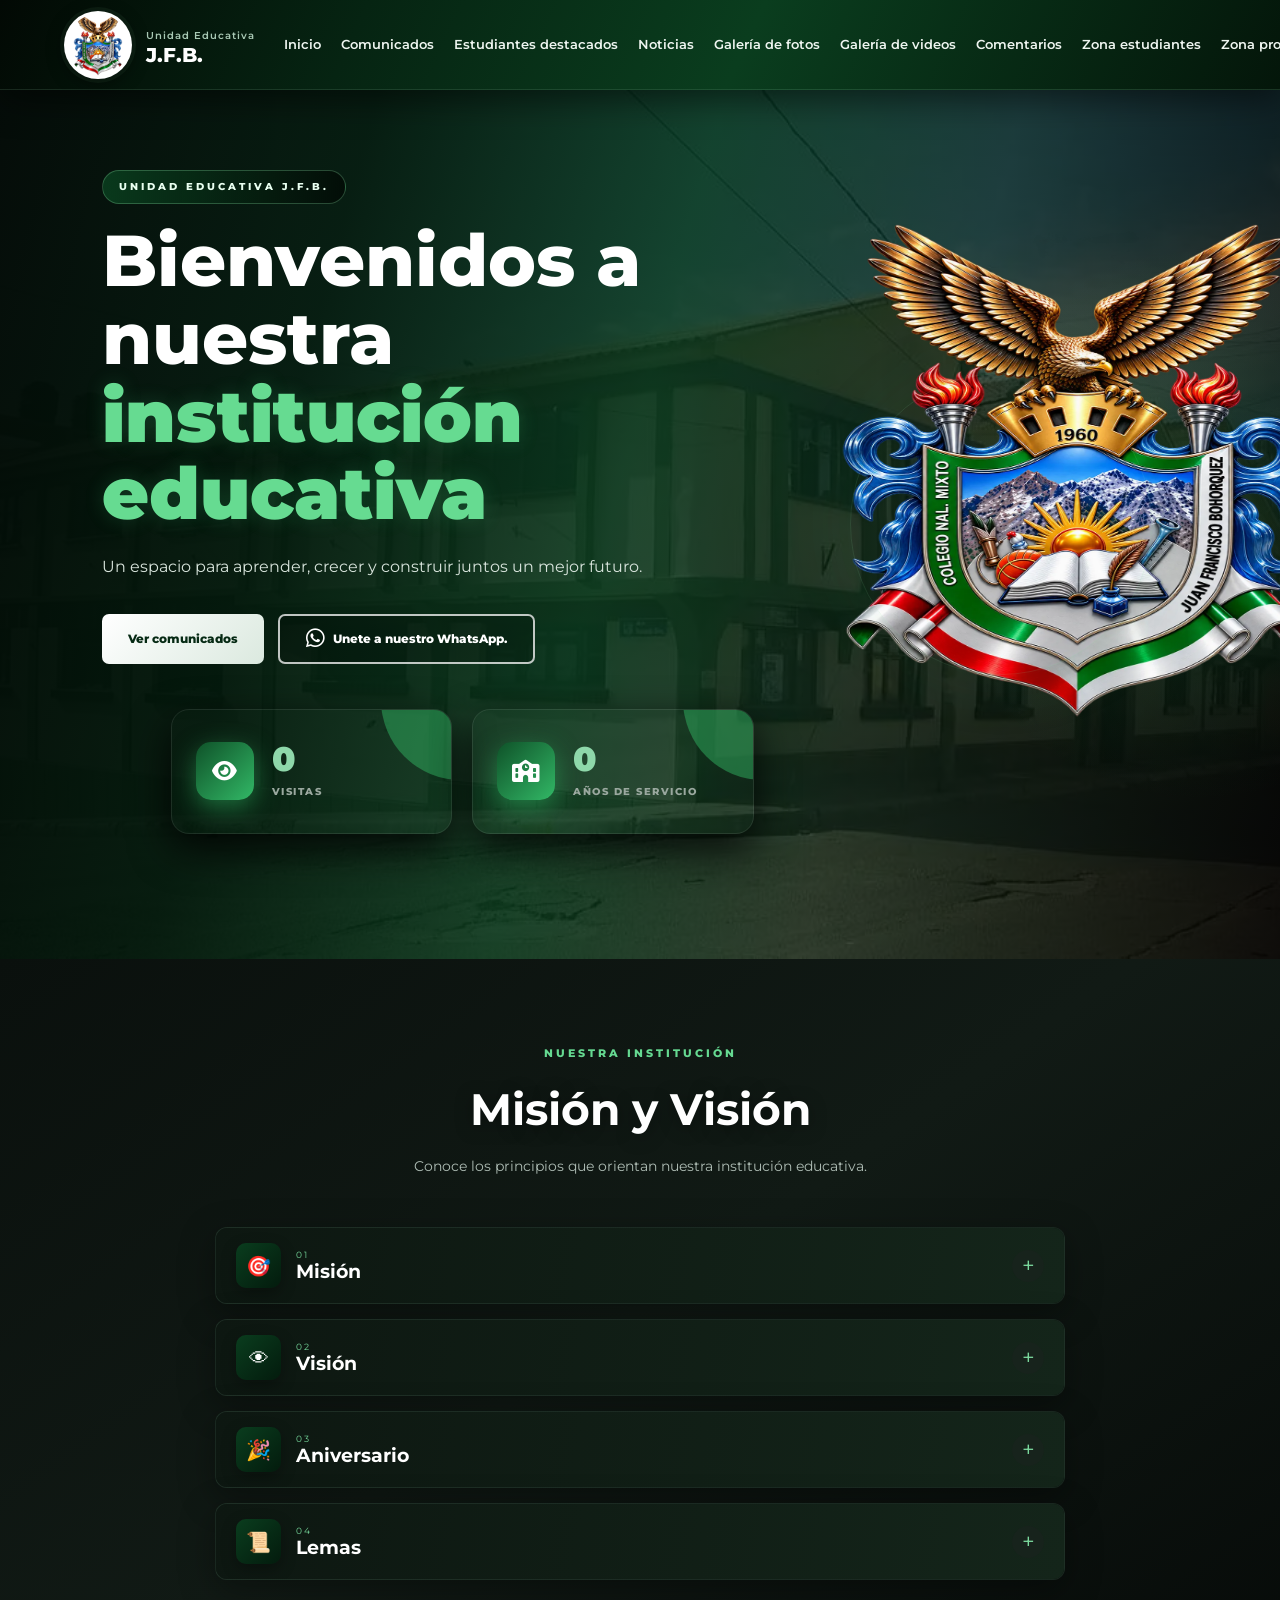
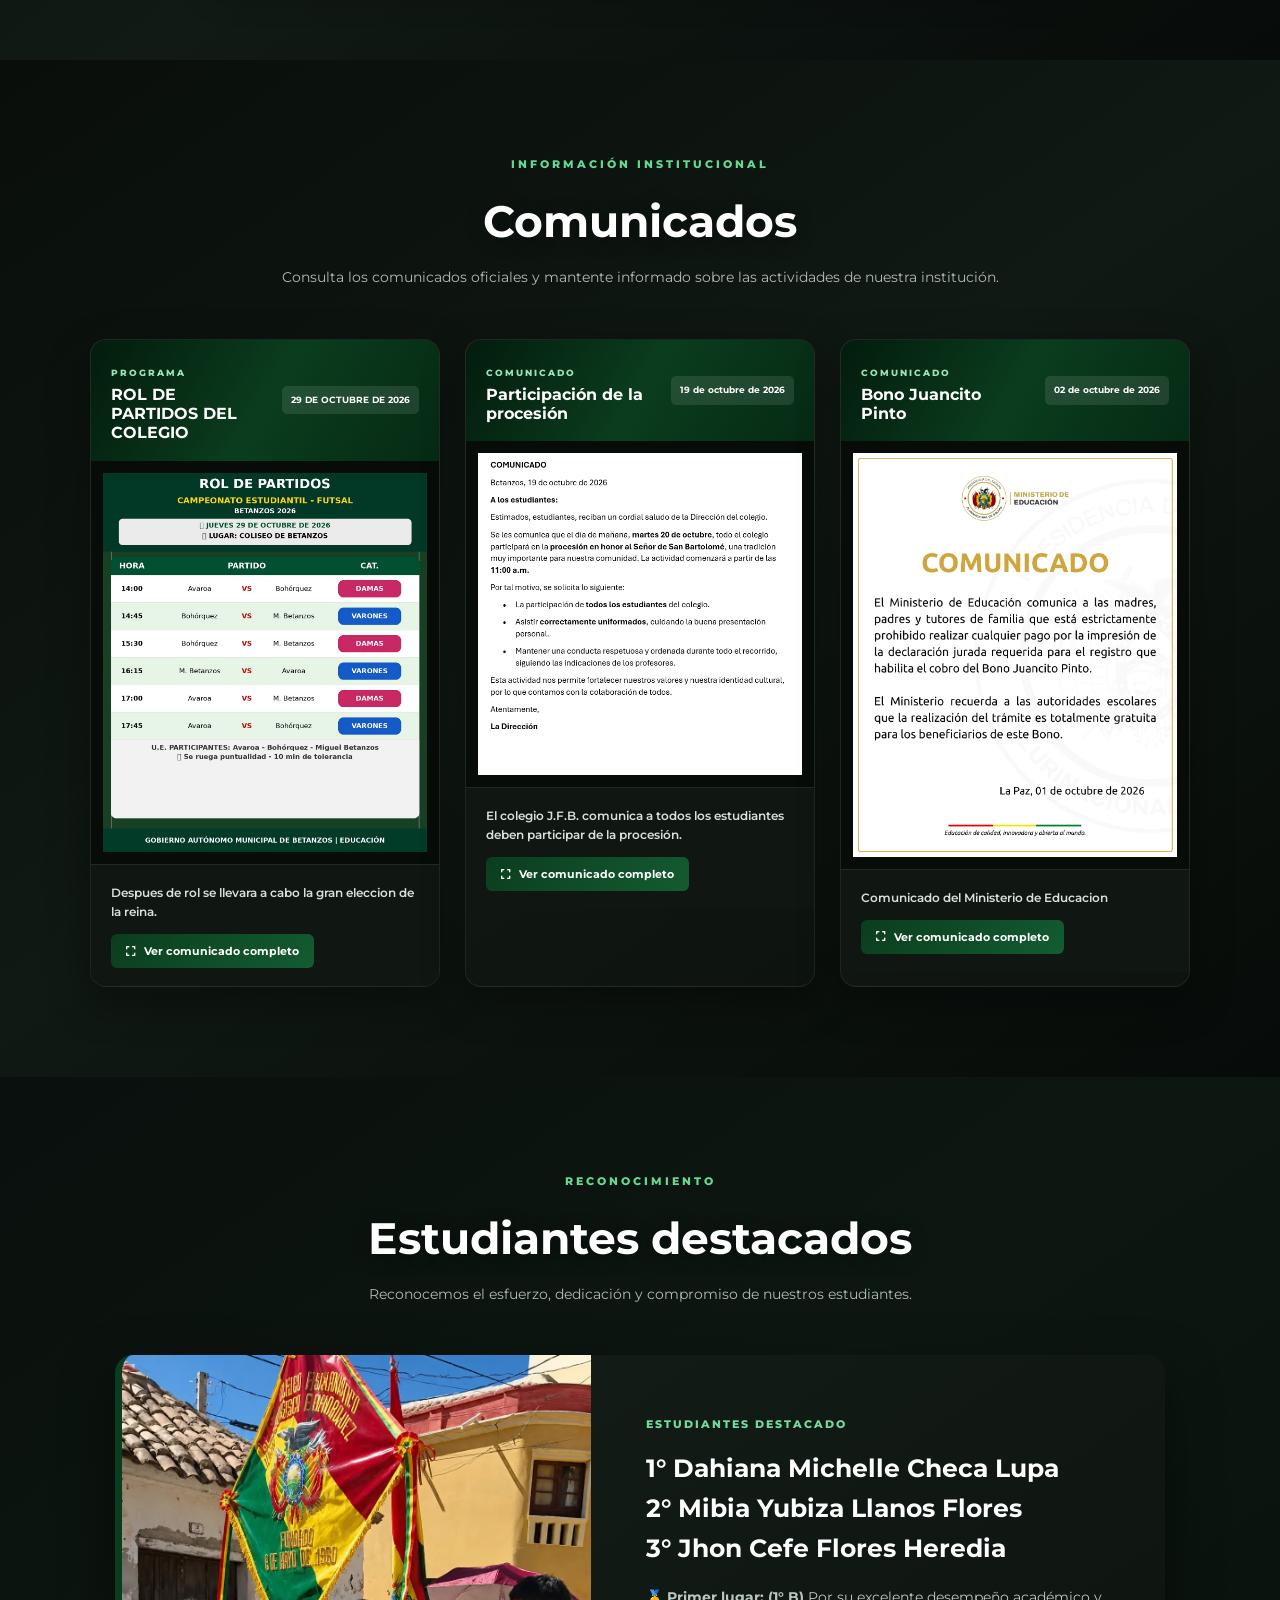
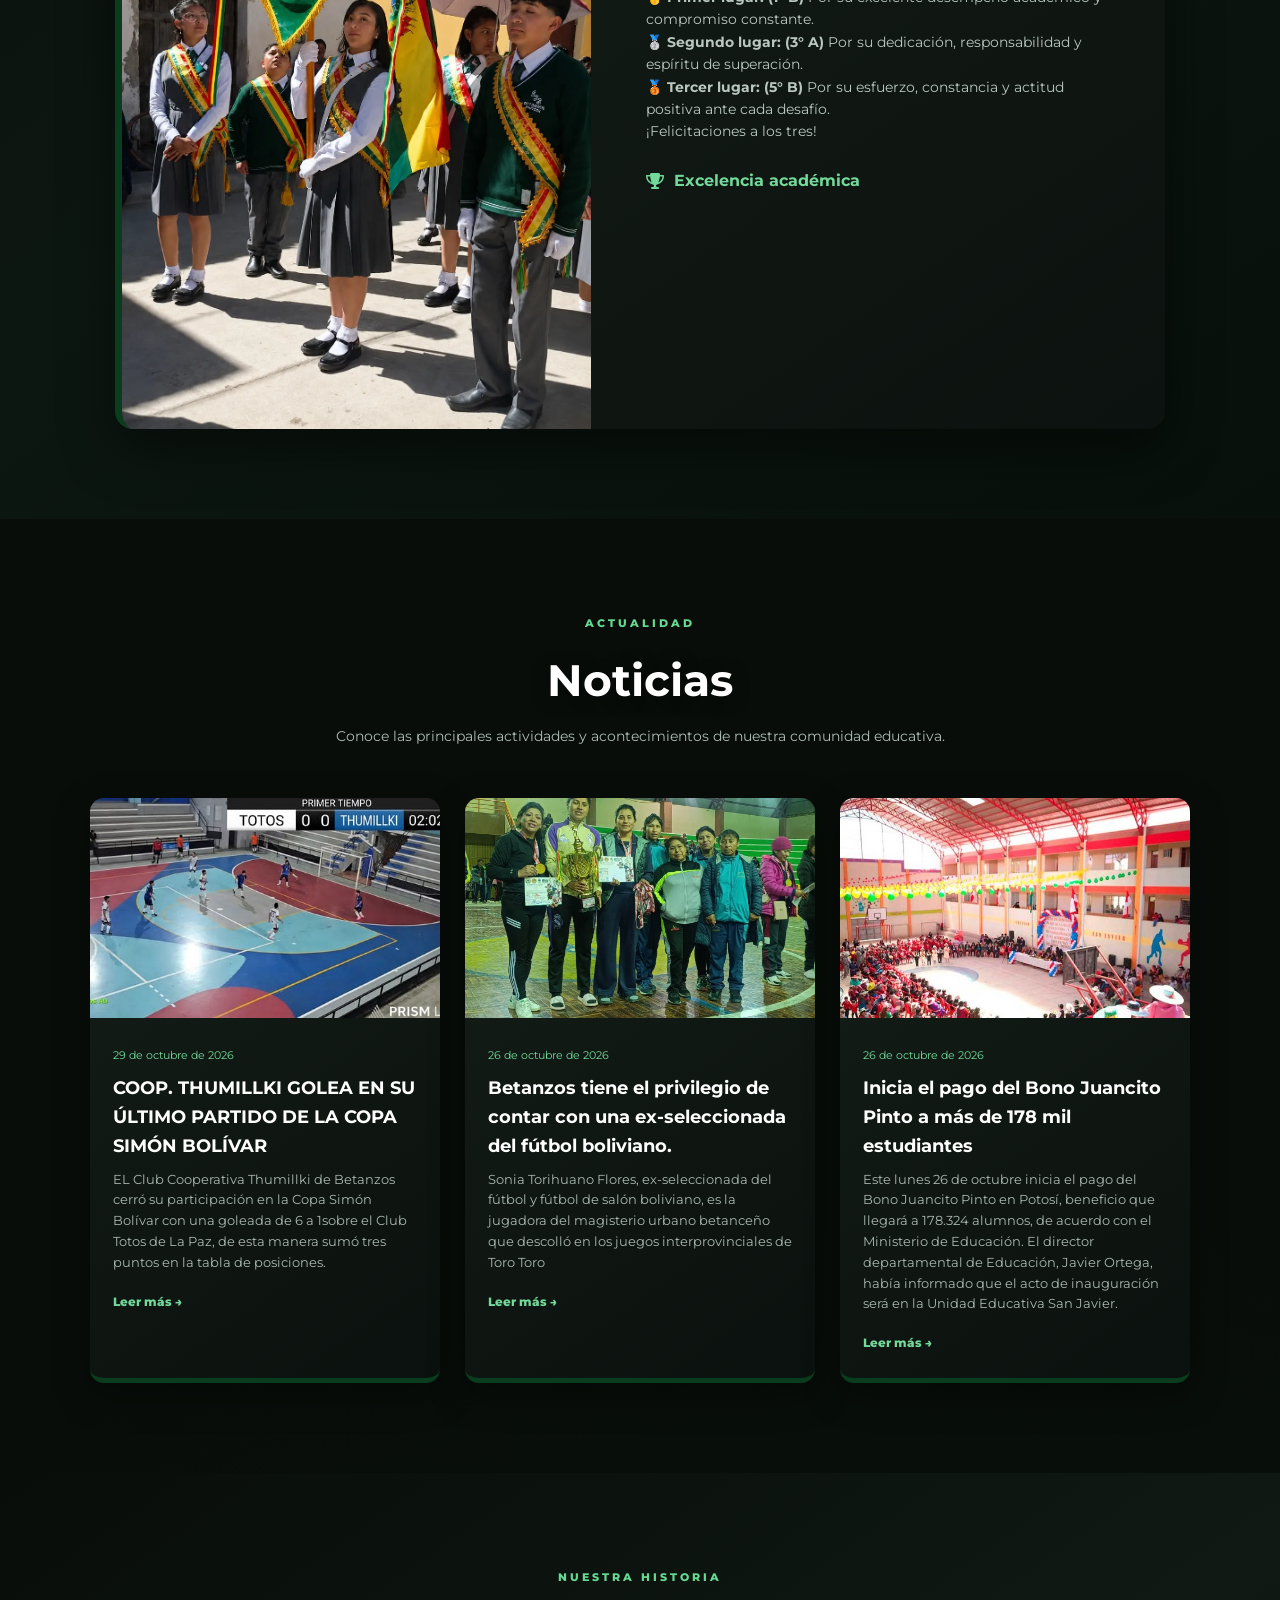
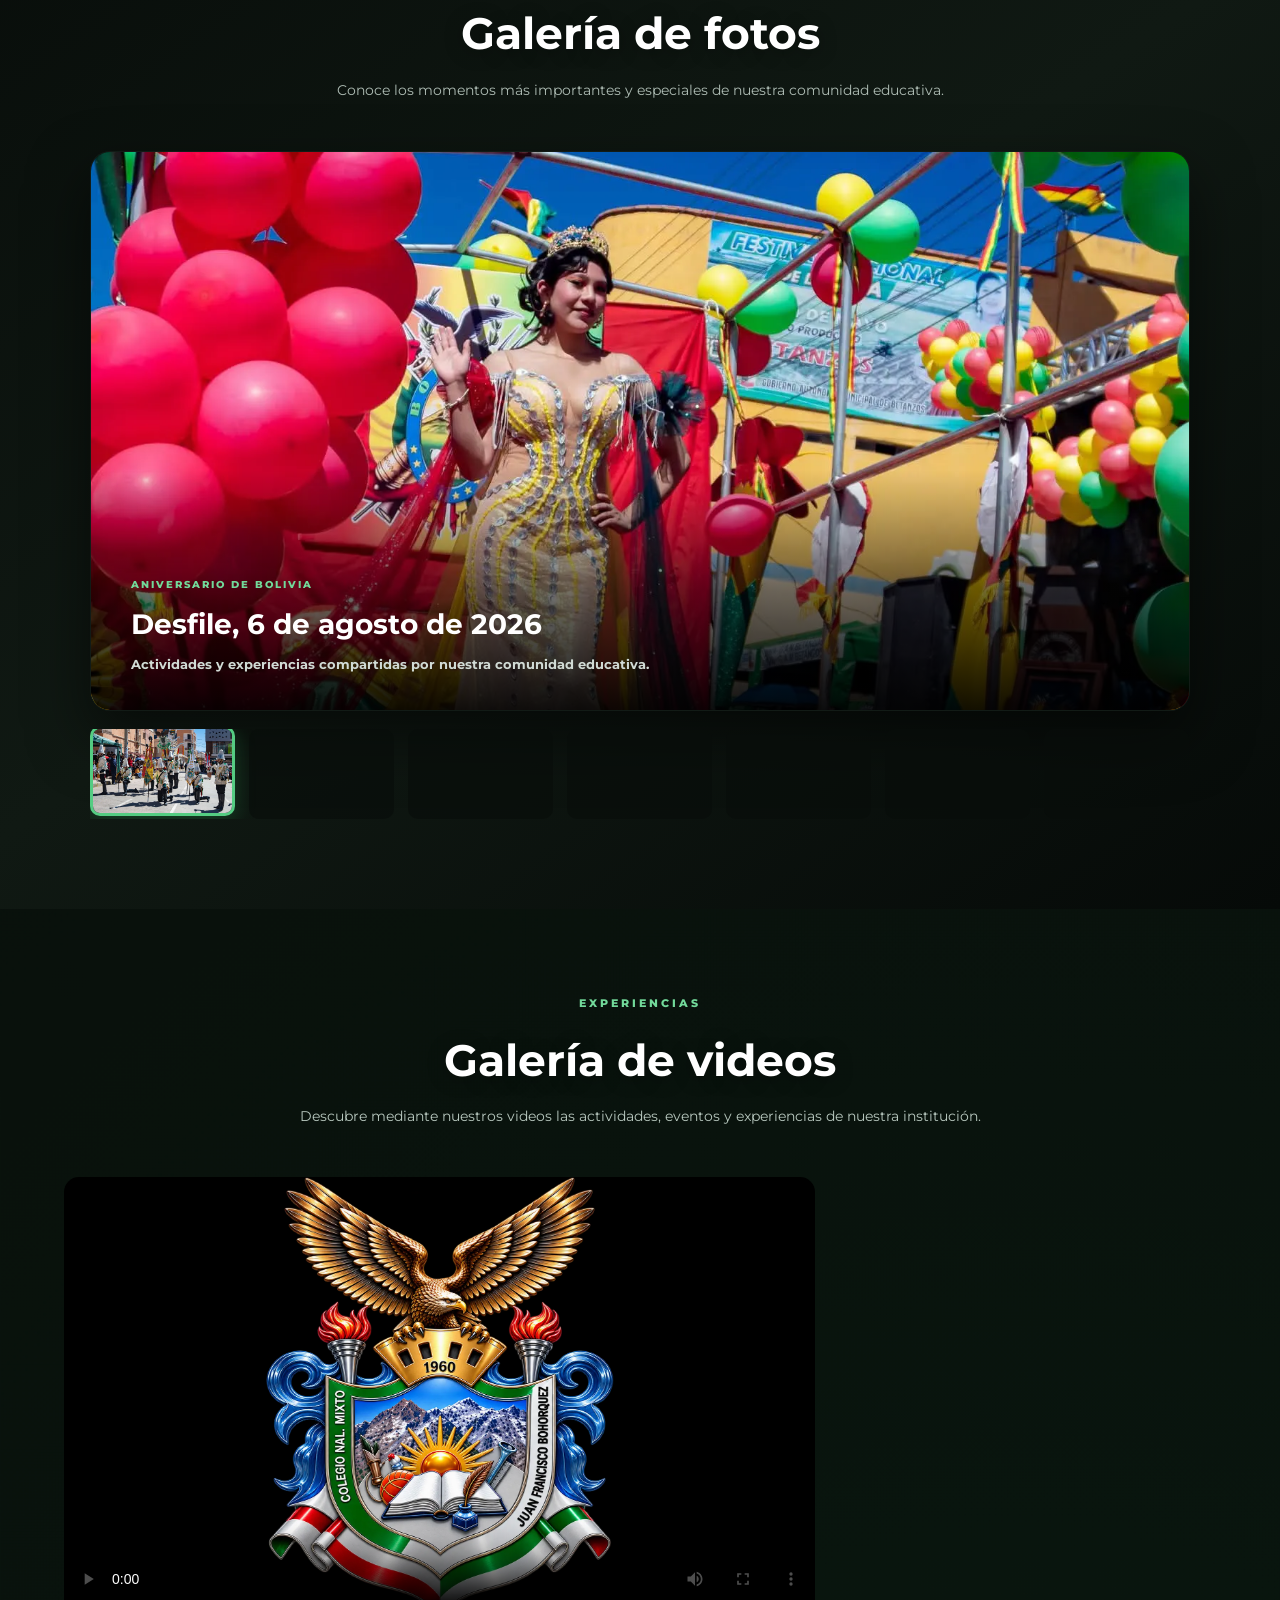
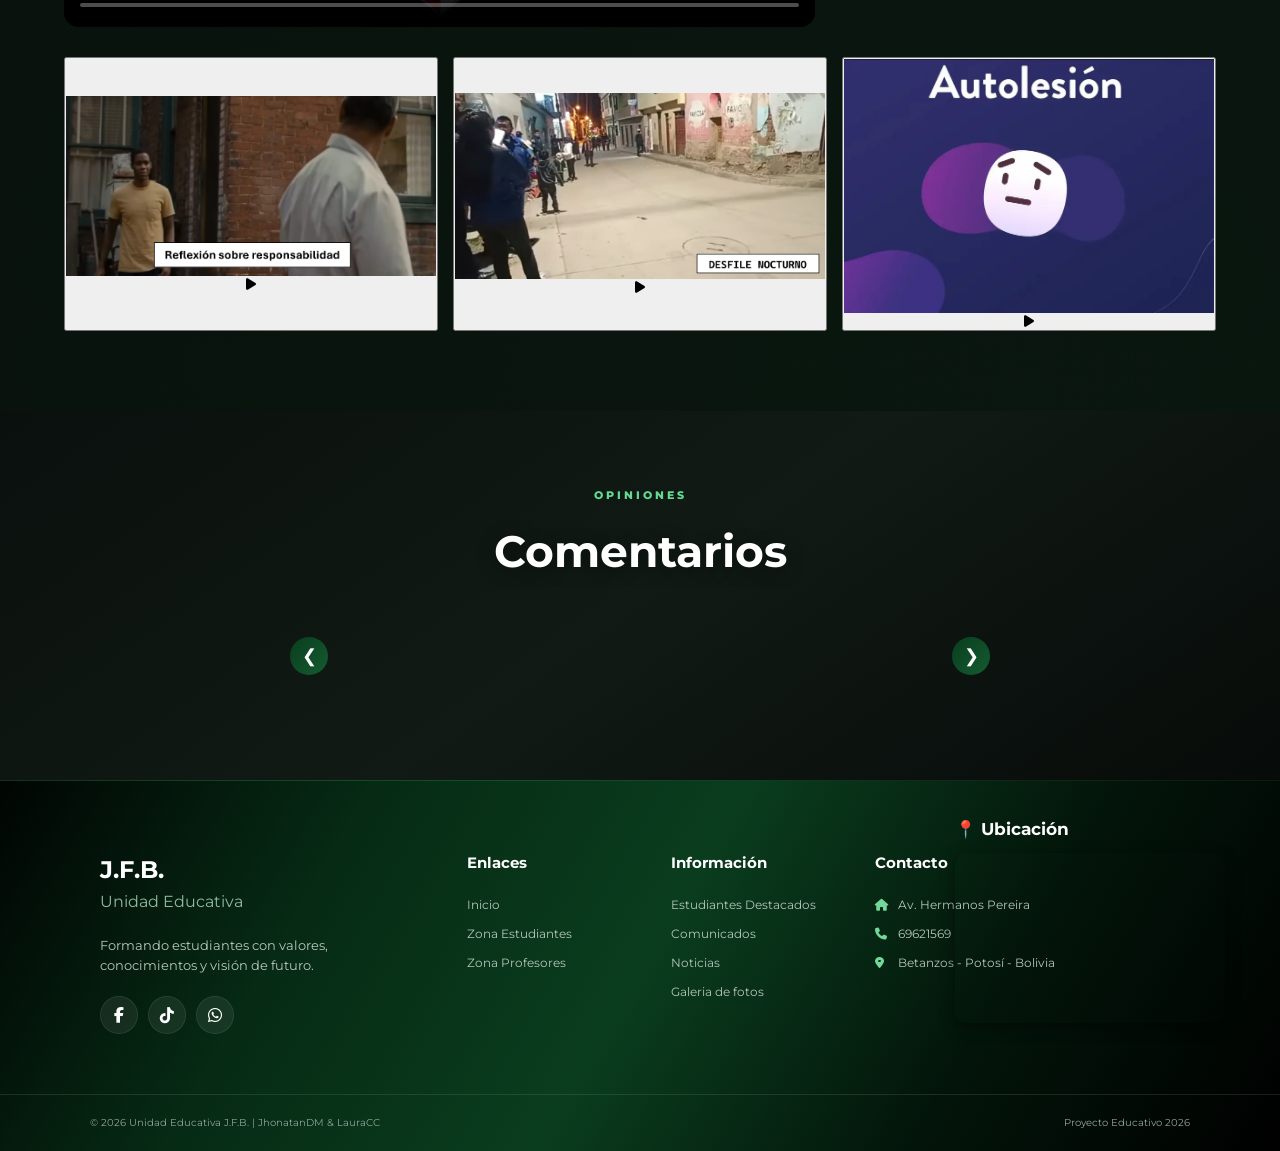
==== index.html @ c091719d "MODIFICACION3" ====
<!DOCTYPE html>
<html lang="es">
<head>
    <meta charset="UTF-8">
    <meta name="viewport" content="width=device-width, initial-scale=1.0">

    <title>Colegio Juan Francisco Bohórquez - Betanzos, Potosí | Sitio oficial</title>

    <!-- Información para Google -->
    <meta name="description" content="Página web del Colegio Juan Francisco Bohórquez de Betanzos, Potosí, Bolivia. Noticias, comunicados, estudiantes, actividades, fotografías y videos de nuestra comunidad educativa.">
    <meta name="robots" content="index, follow">
    <link rel="canonical" href="https://ce175170-bit.github.io/1-INICIO/">

    <!-- Vista previa al compartir -->
    <meta property="og:title" content="Colegio J.F.B. - Juan Francisco Bohórquez">
    <meta property="og:description" content="Página web del Colegio Juan Francisco Bohórquez de Betanzos, Potosí, Bolivia.">
    <meta property="og:image" content="https://ce175170-bit.github.io/1-INICIO/img/escudo-completo.png">
    <meta property="og:type" content="website">
    <meta property="og:url" content="https://ce175170-bit.github.io/1-INICIO/">

    <!-- Ícono de la página -->
    <link rel="icon" type="image/png" sizes="192x192" href="https://ce175170-bit.github.io/1-INICIO/img/escudo-completo.png">
    <link rel="shortcut icon" href="https://ce175170-bit.github.io/1-INICIO/img/escudo-completo.png">

    <!-- Ícono para celulares -->
    <link rel="apple-touch-icon" href="https://ce175170-bit.github.io/1-INICIO/img/escudo-completo.png">

    <!-- Fuentes -->
    <link rel="preconnect" href="https://fonts.googleapis.com">
    <link rel="preconnect" href="https://fonts.gstatic.com" crossorigin>
    <link href="https://fonts.googleapis.com/css2?family=Montserrat:wght@400;500;600;700;800&display=swap"
        rel="stylesheet">

    <!-- Font Awesome -->
    <link rel="stylesheet" href="https://cdnjs.cloudflare.com/ajax/libs/font-awesome/6.5.2/css/all.min.css">

    <!-- CSS principal -->
    <link rel="stylesheet" href="styles.css">
</head>

<body>

<!-- ================= 1° SECCION HEADER ================= -->
<header 
    class="encabezado">
    <div class="encabezado-marca">

        <div class="encabezado-logo">
            <img
                src="img/escudo-completo.png"
                alt="Logo de la Unidad Educativa"
                width="90"
                height="90"
                fetchpriority="high"
                decoding="async">
        </div>

        <div class="encabezado-info">
            <p>Unidad Educativa</p>
            <h1>J.F.B.</h1>
        </div>
    </div>
    <nav class="navegacion" id="navegacion">
        <a href="#inicio">Inicio</a>
        <a href="#comunicados">Comunicados</a>
        <a href="#destacados">Estudiantes destacados</a>
        <a href="#noticias">Noticias</a>
        <a href="#fotos">Galería de fotos</a>
        <a href="#videos">Galería de videos</a>
        <a href="#comentarios">Comentarios</a>     
        <a href="https://ce175170-bit.github.io/3-ESTUDIANTES/">
            Zona estudiantes</a>
        <a href="https://ce175170-bit.github.io/profes/">
            Zona profesores
        </a>
        <a
            href="https://chat.whatsapp.com/JDRxmie0LIS9l4tT2RMqUq?s=cl&p=a&ilr=1"
            target="_blank"
            rel="noopener noreferrer"
            class="whatsapp-movil">
            <i class="fa-brands fa-whatsapp"></i>
            Únete a nuestro WhatsApp
        </a>
    </nav>
    <button class="boton-menu" id="botonMenu" type="button">
        <i class="fa-solid fa-bars"></i>
    </button>
</header>

<!-- =============== 2° SECCION BIENVENIDOS =============== -->
<section
    class="inicio" id="inicio">
    <div class="contenedor">
        <img
            src="img/escudo-completo.png"
            class="porta"
            alt="Escudo del Colegio Juan Francisco Bohórquez"
            width="500"
            height="500"
            decoding="async">
    </div>
    <div class="inicio-contenido">
        <span class="inicio-etiqueta">
            UNIDAD EDUCATIVA J.F.B.
        </span>
        <h1>
            Bienvenidos a nuestra
            <strong>institución educativa</strong>
        </h1>
        <p>
            Un espacio para aprender, crecer y construir
            juntos un mejor futuro.
        </p>
        <div class="inicio-botones">
            <a href="#comunicados" class="btn-inicio">
                Ver comunicados
            </a>
            <a href="https://chat.whatsapp.com/JwP6HOxb69O6NmQ27ZsfTX" class="btn-inicio-secundario">
                <i class="fab fa-whatsapp"></i>
                Unete a nuestro WhatsApp.
            </a>
        </div>

        <section class="estadisticas-colegio">
            <div class="estadisticas-contenedor">

                <!-- VISITAS -->
                <div class="estadistica-card">
                    <div class="estadistica-icono">
                        <i class="fas fa-eye"></i>
                    </div>
                    <div class="estadistica-info">
                        <strong id="contadorVisitas">
                            0
                        </strong>
                        <span>
                            VISITAS
                        </span>
                    </div>
                </div>

                <!-- AÑOS DE SERVICIO -->

                <div class="estadistica-card">

                    <div class="estadistica-icono">
                        <i class="fas fa-school"></i>
                    </div>

                    <div class="estadistica-info">
                        <strong id="anosServicio">
                            0
                        </strong>
                        <span>
                            AÑOS DE SERVICIO
                        </span>
                    </div>
                </div>
            </div>
        </section>
    </div>
</section>

<!-- ============== 3° SECCION MISIÓN Y VISIÓN ========== -->
<section
    class="mision-vision aparecer-scroll"
    id="mision-vision">
    <div class="titulo-seccion">
        <span>
            NUESTRA INSTITUCIÓN
        </span>
        <h2>
            Misión y Visión
        </h2>
        <p>
            Conoce los principios que orientan
            nuestra institución educativa.
        </p>
    </div>
    <div class="mv-contenedor">

        <!-- MISIÓN -->
        <div class="mv-item">
            <button class="mv-boton" type="button">
                <div class="mv-titulo">
                    <div class="mv-icono">
                        🎯
                    </div>
                    <div>
                        <small>
                            01
                        </small>
                        <strong>
                            Misión
                        </strong>
                    </div>
                </div>
                <span class="mv-flecha">
                    +
                </span>
            </button>
            <div class="mv-contenido">
                <p>
                    La misión del Colegio Juan Francisco
                    Bohórquez es formar integralmente a niñas,
                    niños y jóvenes con capacidades y destrezas,
                    articuladas a las necesidades educativas de
                    la sociedad en complementariedad con la práctica
                    de valores, ciencia, tecnología, arte y principios éticos.
                </p>
            </div>
        </div>

        <!-- VISIÓN -->
        <div class="mv-item">
            <button class="mv-boton" type="button">
                <div class="mv-titulo">
                    <div class="mv-icono">
                        👁
                    </div>
                    <div>
                        <small>
                            02
                        </small>
                        <strong>
                            Visión
                        </strong>
                    </div>
                </div>
                <span class="mv-flecha">
                    +
                </span>
            </button>
            <div class="mv-contenido">
                <p>
                    Ser formadores y promotores de una
                    convivencia con la práctica de valores y
                    principios éticos y morales, mediante una
                    educación integral, oportuna y pertinente
                    a las expectativas y necesidades, contribuyendo
                    al desarrollo integral de nuestra nación.
                </p>
            </div>
        </div>


        <!-- ANIVERSARIO -->
        <div class="mv-item">
            <button class="mv-boton" type="button">
                <div class="mv-titulo">
                    <div class="mv-icono">
                        🎉
                    </div>
                    <div>
                        <small>
                            03
                        </small>
                        <strong>
                            Aniversario
                        </strong>
                    </div>
                </div>
                <span class="mv-flecha">
                    +
                </span>
            </button>
            <div class="mv-contenido">
                <p>
                    📅 5 DE MAYO — FECHA DE NUESTRO ANIVERSARIO <br>
                    Este 5 de mayo celebramos con orgullo
                    66 años de funcionamiento, dedicación y
                    compromiso con la educación, formando
                    generaciones y dejando huella en nuestra comunidad.<br>
                    💚 ¡66 años de historia, valores y orgullo
                    bohorquerista! 🏫✨
                </p>
            </div>
        </div>

        <!-- LEMAS -->
        <div class="mv-item">
            <button class="mv-boton" type="button">
                <div class="mv-titulo">
                    <div class="mv-icono">
                        📜
                    </div>
                    <div>
                        <small>
                            04
                        </small>
                        <strong>
                            Lemas
                        </strong>
                    </div>
                </div>
                <span class="mv-flecha">
                    +
                </span>
            </button>
            <div class="mv-contenido">
                <p>
                    5 de mayo ---- Salud<br>
                    Salud ---- 5 de mayo
                    <br><br>
                    Garra, Coraje y Pasión -----
                    Bohorquerista de corazón
                </p>
            </div>
        </div>
    </div>
</section>

<!-- =============== 4° SECCION COMUNICADOS ================= -->
<section>
    <section
        class="seccion comunicados-section aparecer-scroll"
        id="comunicados">
        <div class="titulo-seccion">
            <span>
                INFORMACIÓN INSTITUCIONAL
            </span>
            <h2>Comunicados</h2>
            <p>
                Consulta los comunicados oficiales y mantente
                informado sobre las actividades de nuestra institución.
            </p>
        </div>

        <div class="comunicados-container"> 

            <!-- 🟡 COMUNICADO 1 🟡 -->
            <article class="comunicado">
                <div class="comunicado-header">
                    <div>
                        <span class="comunicado-label">                        
    <!-- 🔴Cambia 🔴 -->     PROGRAMA  
                        </span>
                        <h3>                            
<!-- 🔴Cambia titulo🔴 -->  ROL DE PARTIDOS DEL COLEGIO
                        </h3>
                    </div>
                    <span class="comunicado-fecha">                            
<!-- 🔴Cambia fecha🔴 -->  29 DE OCTUBRE DE 2026 
                    </span>
                </div>
                <div class="comunicado-imagen">
                    <!-- 🔴Cambia imagen🔴 -->
                    <img
                        src="Comunicados/imagen10.jpeg"
                        alt="Comunicado institucional"
                        loading="lazy"
                        decoding="async"
                        width="800"
                        height="1000">
                </div>
                <div class="comunicado-footer">
                    <p>
                        <!-- 🔴Descripcion🔴 -->                         
                       Despues de rol se llevara a cabo la gran eleccion de la reina. 
                    </p>
                    <button
                        class="ver-comunicado"
                        type="button"
                        onclick="abrirComunicado('Comunicados/imagen10.jpeg')"> <!-- 🔴Poner igual que img🔴 -->
                        <i class="fa-solid fa-expand"></i>
                        Ver comunicado completo
                    </button>
                </div>
            </article>

            <!-- 🟡 COMUNICADO 2 🟡 -->
            <article class="comunicado">
                <div class="comunicado-header">
                    <div>
                        <span class="comunicado-label">                        
    <!-- 🔴Cambia 🔴 -->     COMUNICADO   
                        </span>
                        <h3>                            
<!-- 🔴Cambia titulo🔴 -->  Participación de la procesión
                        </h3>
                    </div>
                    <span class="comunicado-fecha">                            
<!-- 🔴Cambia fecha🔴 -->  19 de octubre de 2026 
                    </span>
                </div>
                <div class="comunicado-imagen">
                    <!-- 🔴Cambia imagen🔴 -->
                    <img
                        src="Comunicados/comunicado.png"
                        alt="Comunicado institucional"
                        loading="lazy"
                        decoding="async"
                        width="800"
                        height="1000">
                </div>
                <div class="comunicado-footer">
                    <p>
                        <!-- 🔴Descripcion🔴 -->                         
                       El colegio J.F.B. comunica a todos los estudiantes deben participar de la procesión.
                    </p>
                    <button
                        class="ver-comunicado"
                        type="button"
                        onclick="abrirComunicado('Comunicados/comunicado.png')"> <!-- 🔴Poner igual que img🔴 -->
                        <i class="fa-solid fa-expand"></i>
                        Ver comunicado completo
                    </button>
                </div>
            </article>         

            <!-- 🟡 COMUNICADO 3 🟡 -->
            <article class="comunicado">
                <div class="comunicado-header">
                    <div>
                        <span class="comunicado-label">                        
    <!-- 🔴Cambia 🔴 -->     COMUNICADO   
                        </span>
                        <h3>                            
<!-- 🔴Cambia titulo🔴 -->  Bono Juancito Pinto
                        </h3>
                    </div>
                    <span class="comunicado-fecha">                            
<!-- 🔴Cambia fecha🔴 -->  02 de octubre de 2026 
                    </span>
                </div>
                <div class="comunicado-imagen">
                    <!-- 🔴Cambia imagen🔴 -->
                    <img
                        src="Comunicados/comunicado1.png"
                        alt="Comunicado institucional"
                        loading="lazy"
                        decoding="async"
                        width="800"
                        height="1000">
                </div>
                <div class="comunicado-footer">
                    <p>
                        <!-- 🔴Descripcion🔴 -->                         
                       Comunicado del Ministerio de Educacion
                    </p>
                    <button
                        class="ver-comunicado"
                        type="button"
                        onclick="abrirComunicado('Comunicados/comunicado1.png')"> <!-- 🔴Poner igual que img🔴 -->
                        <i class="fa-solid fa-expand"></i>
                        Ver comunicado completo
                    </button>
                </div>
            </article>           
                        
                       

        </div>
    </section>


    <!-- ================= VISOR DEL COMUNICADO ================= -->
    <div
        class="modal-comunicado"
        id="modalComunicado">
        <button
            class="cerrar-comunicado"
            type="button"
            onclick="cerrarComunicado()">
            <i class="fa-solid fa-xmark"></i>
        </button>
        <img
            id="imagenComunicado"
            src=""
            alt="Comunicado completo"
            decoding="async">
    </div>
</section>

<!-- ================ 5° SECCION DESTACADOS ================= -->
<section
    class="seccion seccion-clara aparecer-scroll"id="destacados">
    <div class="titulo-seccion">
        <span>RECONOCIMIENTO</span>
        <h2>Estudiantes destacados</h2>
        <p>
            Reconocemos el esfuerzo, dedicación y compromiso
            de nuestros estudiantes.
        </p>
    </div>

    <div class="estudiantes">
        <article class="tarjeta-estudiante">
            <div class="foto-estudiante">
                <img
                    src="img/mejores.webp"
                    alt="Estudiantes destacados"
                    loading="lazy"
                    decoding="async">
            </div>

            <div class="info-estudiante">
                <span>ESTUDIANTES DESTACADO</span>
                <h3>
                    1° Dahiana Michelle Checa Lupa
                    <br>
                    2° Mibia Yubiza Llanos Flores
                    <br>
                    3° Jhon Cefe Flores Heredia
                </h3>
                <p>
                    🥇 <strong>Primer lugar: (1° B)</strong>
                    Por su excelente desempeño académico y compromiso constante.
                    <br>

                    🥈 <strong>Segundo lugar: (3° A)</strong>
                    Por su dedicación, responsabilidad y espíritu de superación.
                    <br>

                    🥉 <strong>Tercer lugar: (5° B)</strong>
                    Por su esfuerzo, constancia y actitud positiva ante cada desafío.
                    <br>
                    ¡Felicitaciones a los tres!
                   
                    
                </p>
                <div class="logro">
                    <i class="fa-solid fa-trophy"></i>
                    <span>Excelencia académica</span>
                </div>
            </div>
        </article>
    </div>
</section>

<!-- ================ 6° SECCION NOTICIAS ================= -->
<section 
    class="seccion aparecer-scroll" id="noticias">
    <div class="titulo-seccion">
        <span>ACTUALIDAD</span>
        <h2>Noticias</h2>
        <p>
            Conoce las principales actividades y acontecimientos
            de nuestra comunidad educativa.
        </p>
    </div>
    <div class="cuadricula-noticias">


         <!-- Noticia 1 -->
        <article class="tarjeta-noticia aparecer-escalonado">
            <img
                src="Noticias/noti1.jpg"
                alt=""
                loading="lazy"
                decoding="async">
            <div class="contenido-noticia">
                <small>
                    29 de octubre de 2026
                </small>
                <h3>
                   COOP. THUMILLKI GOLEA EN SU ÚLTIMO PARTIDO DE LA COPA SIMÓN BOLÍVAR
                </h3>
                <p>
                   EL Club Cooperativa Thumillki de Betanzos cerró su participación en la Copa Simón Bolívar con una goleada de 6 a 1sobre el Club Totos de La Paz, de esta manera sumó tres puntos en la tabla de posiciones.
                </p>
                <a
                    href="https://www.facebook.com/share/p/1FGeD6wjRH/"
                    target="_blank"
                    rel="noopener noreferrer">
                    Leer más →
                </a>
            </div>
        </article>



        <!-- Noticia 2 -->
        <article class="tarjeta-noticia aparecer-escalonado">
            <img
                src="Noticias/noti2.jpg"
                alt=""
                loading="lazy"
                decoding="async">
            <div class="contenido-noticia">
                <small>
                    26 de octubre de 2026
                </small>
                <h3>
                  Betanzos tiene el privilegio de contar con una ex-seleccionada del fútbol boliviano.
                </h3>
                <p>
                  Sonia Torihuano Flores, ex-seleccionada del fútbol y fútbol de salón boliviano, es la jugadora del magisterio urbano betanceño que descolló en los juegos interprovinciales de Toro Toro
                </p>
                <a
                    href="https://www.facebook.com/share/p/1FAjFYcD1h/"
                    target="_blank"
                    rel="noopener noreferrer">
                    Leer más →
                </a>
            </div>
        </article>
       

        <!-- Noticia 3 -->
        <article class="tarjeta-noticia aparecer-escalonado">
            <img
                src="Noticias/noti3.jpg"
                alt=""
                loading="lazy"
                decoding="async">
            <div class="contenido-noticia">
                <small>
                    26 de octubre de 2026
                </small>
                <h3>
                  Inicia el pago del Bono Juancito Pinto a más de 178 mil estudiantes
                </h3>
                <p>
                    Este lunes 26 de octubre inicia el pago del Bono Juancito Pinto en Potosí, beneficio que llegará a  178.324 alumnos, de acuerdo con el Ministerio de Educación.

                    El director departamental de Educación, Javier Ortega, había informado que el acto de inauguración será en la Unidad Educativa San Javier. 
                </p>
                <a
                    href="https://elpotosi.net/local/20261026_inicia-el-pago-del-bono-juancito-pinto-a-mas-de-178-mil-estudiantes.html"
                    target="_blank"
                    rel="noopener noreferrer">
                    Leer más →
                </a>
            </div>
        </article>

    </div>
</section>

<!-- ================= 7° SECCION GALERÍA DE FOTOS ================= -->
<section
    class="seccion-multimedia aparecer-scroll"
    id="fotos">
    <div class="titulo-seccion">
        <span>
            NUESTRA HISTORIA
        </span>
        <h2>
            Galería de fotos
        </h2>
        <p>
            Conoce los momentos más importantes y especiales
            de nuestra comunidad educativa.
        </p>
    </div>
    <div class="galeria-fotos">


        <div class="foto-principal">

            <img
                id="fotoPrincipal"
                src="Galeria fotos/ago.webp"
                alt="Actividad educativa"
                fetchpriority="high"
                decoding="async">
            <div class="superposicion-foto">
                <div>
                    <span id="categoriaFoto">
                        ANIVERSARIO DE BOLIVIA
                    </span>
                    <h3 id="tituloFoto">
                        Desfile, 6 de agosto de 2026
                    </h3>
                    <p id="descripcionFoto">
                        <strong>
                            Actividades y experiencias compartidas
                            por nuestra comunidad educativa.
                        </strong>
                    </p>
                </div>
            </div>
        </div>

        <div class="miniaturas-fotos">

            <button
                class="miniatura-foto activo"
                type="button"
                data-imagen="Galeria fotos/ago1.webp"
                data-titulo=""
                data-categoria=""
                data-descripcion="">
                <img
                    src="Galeria fotos/ago1.webp"
                    alt="Foto 1"
                    loading="lazy"
                    decoding="async">
            </button>


            <button
                class="miniatura-foto"
                type="button"
                data-imagen="Galeria fotos/ago2.webp"
                data-titulo=""
                data-categoria=""
                data-descripcion="">
                <img
                    src="Galeria fotos/ago2.webp"
                    alt="Foto 2"
                    loading="lazy"
                    decoding="async">
            </button>

            <button
                class="miniatura-foto"
                type="button"
                data-imagen="Galeria fotos/ago3.webp"
                data-titulo=""
                data-categoria=""
                data-descripcion="">
                <img
                    src="Galeria fotos/ago3.webp"
                    alt="Foto 3"
                    loading="lazy"
                    decoding="async">
            </button>

            <button
                class="miniatura-foto"
                type="button"
                data-imagen="Galeria fotos/ago4.webp"
                data-titulo=""
                data-categoria=""
                data-descripcion="">
                <img
                    src="Galeria fotos/ago4.webp"
                    alt="Foto 4"
                    loading="lazy"
                    decoding="async">
            </button>

            <button
                class="miniatura-foto"
                type="button"
                data-imagen="Galeria fotos/ago5.webp"
                data-titulo=""
                data-categoria=""
                data-descripcion="">
                <img
                    src="Galeria fotos/ago5.webp"
                    alt="Foto 5"
                    loading="lazy"
                    decoding="async">
            </button>

            <button
                class="miniatura-foto"
                type="button"
                data-imagen="Galeria fotos/ago6.webp"
                data-titulo=""
                data-categoria=""
                data-descripcion="">
                <img
                    src="Galeria fotos/ago6.webp"
                    alt="Foto 6"
                    loading="lazy"
                    decoding="async">
            </button>

            <button
                class="miniatura-foto"
                type="button"
                data-imagen="Galeria fotos/ago7.webp"
                data-titulo=""
                data-categoria=""
                data-descripcion="">
                <img
                    src="Galeria fotos/ago7.webp"
                    alt="Foto 7"
                    loading="lazy"
                    decoding="async">
            </button>

            <button
                class="miniatura-foto"
                type="button"
                data-imagen="Galeria fotos/ago8.webp"
                data-titulo=""
                data-categoria=""
                data-descripcion="">
                <img
                    src="Galeria fotos/ago8.webp"
                    alt="Foto 8"
                    loading="lazy"
                    decoding="async">
            </button>

            <button
                class="miniatura-foto"
                type="button"
                data-imagen="Galeria fotos/ago9.webp"
                data-titulo=""
                data-categoria=""
                data-descripcion="">
                <img
                    src="Galeria fotos/ago9.webp"
                    alt="Foto 9"
                    loading="lazy"
                    decoding="async">
            </button>

        </div>
    </div>
</section>

<!-- ================= 8° SECCION GALERÍA DE VIDEOS ================= -->
<section
    class="seccion-galeria-videos aparecer-scroll"
    id="videos">
    <div class="titulo-seccion claro">
        <span>
            EXPERIENCIAS
        </span>
        <h2>
            Galería de videos
        </h2>
        <p>
            Descubre mediante nuestros videos las actividades,
            eventos y experiencias de nuestra institución.
        </p>
    </div>
    <div class="galeria-videos">

        <!-- VIDEO PRINCIPAL -->
        <div class="video-principal" id="videoPrincipal">
            <video
                id="videoReproductor"
                controls
                playsinline
                preload="metadata"
                poster="img/escudo-completo.png">
                <source
                    src="videos/pueba.mp4"
                    type="video/mp4">
                Tu navegador no soporta videos.
            </video>
        </div>      

        <!-- MINIATURAS -->
        <div class="miniaturas-videos">
            <button
                class="miniatura-video"
                type="button"
                data-tipo="mp4"
                data-video="Galeria videos/Bulling.mp4"
                data-portada=""
                data-titulo="Evitemos el Bullying"
                data-categoria="CONVIVENCIA ESCOLAR"
                data-descripcion="Reflexionemos sobre la importancia del respeto y la convivencia entre todos los miembros de nuestra comunidad educativa.">

                <img
                    src="img/bulling.webp"
                    alt="Video sobre convivencia escolar"
                    loading="lazy"
                    decoding="async">
                <span>
                    <i class="fa-solid fa-play"></i>
                </span>
            </button>

            <button
                class="miniatura-video"
                type="button"
                data-tipo="mp4"
                data-video="Galeria videos/celular.mp4"
                data-portada=""
                data-titulo="Evitemos el uso excesivo del celular"
                data-categoria="EDUCACIÓN"
                data-descripcion="Reflexionemos sobre el uso responsable del celular y la importancia de mantener la atención durante nuestras actividades educativas.">
                <img
                    src="img/celular.webp"
                    alt="Video sobre uso responsable del celular"
                    loading="lazy"
                    decoding="async">
                <span>
                    <i class="fa-solid fa-play"></i>
                </span>
            </button>

            <button
                class="miniatura-video"
                type="button"
                data-tipo="youtube"
                data-video="IqbOoPuduTI"
                data-titulo="Consejos para prevenir la autolesión"
                data-categoria="TU BIENESTAR IMPORTA"
                data-descripcion="Si estás pasando por un momento difícil, no estás solo/a. Habla con un familiar, docente, orientador u otro adulto de confianza. Pedir ayuda es un acto de valentía.">
                <img
                    src="img/autolesion.webp"
                    alt="Video de YouTube"
                    loading="lazy"
                    decoding="async">
                <span>
                    <i class="fa-solid fa-play"></i>
                </span>
            </button>
        </div>
    </div>
</section>

<!-- ================= 9° SECCION COMENTARIOS ================= -->
<section
    class="comentarios aparecer-scroll"
    id="comentarios">
    <div class="titulo-seccion">
        <span>
            OPINIONES
        </span>
        <h2>
            Comentarios
        </h2>
    </div>
    <div class="comentario-carrusel">
        <button
            class="flecha-comentario izquierda"
            id="anterior"
            type="button">
            &#10094;
        </button>
        <div class="comentario-contenedor">

            <!-- COMENTARIO 1 -->
            <div class="comentario-item">
                <img
                    src="img/escudo-completo.png"
                    alt="Persona"
                    loading="lazy"
                    decoding="async">
                <div>
                    <h3>Limber Mamani Estrada</h3>
                    <small>
                        Presidente 5° B<br>
                        Est. Col. J.F.B.
                    </small>
                    <p>
                        "Seguir mejorando para que no se
                        vea que solo un colegio depende de lo estético,
                        sino de su potencial en sus estudiantes"
                    </p>
                </div>
            </div>

            <!-- COMENTARIO 2 -->

            <div class="comentario-item">

                <img
                    src="img/escudo-completo.png"
                    alt="Persona"
                    loading="lazy"
                    decoding="async">

                <div>

                    <h3>
                        Milton Mamani Umiri
                    </h3>

                    <small>
                        Presidente 3° B
                        <br>
                        Est. Col. J.F.B.
                    </small>

                    <p>
                        "Gracias por brindarnos educacion
                        y valores cada día, me siento orgulloso
                        de ser parte de este Colegio"
                    </p>

                </div>

            </div>


            <!-- COMENTARIO 3 -->

            <div class="comentario-item">

                <img
                    src="img/checa.png"
                    alt="Persona"
                    loading="lazy"
                    decoding="async">

                <div>

                    <h3>
                        Dahiana Michelle Checa Lupa
                    </h3>

                    <small>
                        Presidenta 1° B
                        <br>
                        Est. Col. J.F.B.
                    </small>

                    <p>
                        "Gracias, colegio por enseñarme,
                        ayudarme a crecer y regalarme recuerdos
                        que siempre llevare en mi corazón"
                    </p>

                </div>

            </div>


            <!-- COMENTARIO 4 -->

            <div class="comentario-item">

                <img
                    src="img/escudo-completo.png"
                    alt="Persona"
                    loading="lazy"
                    decoding="async">

                <div>

                    <h3>
                        Bertha Mosquera Perez
                    </h3>

                    <small>
                        Presidenta 4° C
                        <br>
                        Est. Col. J.F.B.
                    </small>

                    <p>
                        "Gracias a este colegio por cada maestro,
                        cada enseñanza y cada oportunidad. Es un honor
                        llevar el nombre de esta institucion con orgullo"
                    </p>

                </div>

            </div>


            <!-- COMENTARIO 5 -->

            <div class="comentario-item">

                <img
                    src="img/Abigail.png"
                    alt="Persona"
                    loading="lazy"
                    decoding="async">

                <div>

                    <h3>
                        Abigail Bobarin Uyuquipa
                    </h3>

                    <small>
                        Presidenta 2° B
                        <br>
                        Est. Col. J.F.B.
                    </small>

                    <p>
                        "Estudiar en el Bohórquez es
                        construir el mañana con disciplina y sueños"
                    </p>

                </div>

            </div>


            <!-- COMENTARIO 6 -->

            <div class="comentario-item">

                <img
                    src="img/escudo-completo.png"
                    alt="Persona"
                    loading="lazy"
                    decoding="async">

                <div>

                    <h3>
                        Maya Alexa Caba Rodriguez
                    </h3>

                    <small>
                        Presidenta 2° A
                        <br>
                        Est. Col. J.F.B.
                    </small>

                    <p>
                        "Gracias por ser un
                        lugar donde aprendemos, crecemos y construimos
                        nuestro futuro. Les deseo muchos existos y que
                        sigan inspirando a mas generaciones de estudiantes"
                    </p>

                </div>

            </div>


            <!-- COMENTARIO 7 -->

            <div class="comentario-item">

                <img
                    src="img/escudo-completo.png"
                    alt="Persona"
                    loading="lazy"
                    decoding="async">

                <div>

                    <h3>
                        Angel Sebastian Antezana Mamani
                    </h3>

                    <small>
                        Presidente 1° C
                        <br>
                        Est. Col. J.F.B.
                    </small>

                    <p>
                        "Equivocarse en clases no es un
                        fracaso, es la prueba mas clara de que tienes
                        la valentia de intentar algo nuevo."
                    </p>

                </div>

            </div>


        </div>


        <button
            class="flecha-comentario derecha"
            id="siguiente"
            type="button">

            &#10095;

        </button>


    </div>

</section>

<!-- ================= FOOTER ================= -->
<footer 
    class="pie-pagina aparecer-scroll">
    <div class="pie-contenedor">
        <div class="pie-marca">
            <div class="logo pie-logo">
                <div>
                    <h2>J.F.B.</h2>
                    <span>
                        Unidad Educativa
                    </span>
                </div>
            </div>
            <p>
                Formando estudiantes con valores, conocimientos
                y visión de futuro.
            </p>
            <div class="redes-sociales">
                <a href="#">
                    <i class="fa-brands fa-facebook-f"></i>
                </a>
                <a href="#">
                    <i class="fa-brands fa-tiktok"></i>
                </a>
                <a
                    href="https://chat.whatsapp.com/JwP6HOxb69O6NmQ27ZsfTX"
                    target="_blank"
                    rel="noopener noreferrer">
                    <i class="fa-brands fa-whatsapp"></i>
                </a>
            </div>
        </div>

        <div class="pie-columna">
            <h3>
                Enlaces
            </h3>
            <a href="#inicio">
                Inicio
            </a>
            <a href="https://ce175170-bit.github.io/3-ESTUDIANTES/">
                Zona Estudiantes
            </a>
            <a href="https://ce175170-bit.github.io/profes/">
                Zona Profesores
            </a>            
        </div>

        <div class="pie-columna">
            <h3>
                Información
            </h3>
            <a href="#destacados">
                Estudiantes Destacados
            </a>
            <a href="#comunicados">
                Comunicados
            </a>
            <a href="#noticias">
                Noticias
            </a>
            <a href="#fotos">
                Galeria de fotos
            </a>
        </div>

        <div class="pie-columna">
            <h3>
                Contacto
            </h3>
            <p>
                <i class="fa-solid fa-house"></i>
                Av. Hermanos Pereira
            </p>
            <p>
                <i class="fa-solid fa-phone"></i>
                69621569
            </p>
            <p>
                <i class="fa-solid fa-location-dot"></i>
                Betanzos - Potosí - Bolivia
            </p>
        </div>
    </div>

    <!-- MAPA -->
    <div class="pie-mapa">
        <h3>
            📍 Ubicación
        </h3>
        <iframe
            src="https://www.google.com/maps?q=Colegio%20Juan%20Francisco%20Bohorquez%20Betanzos%20Potosi%20Bolivia&output=embed"
            loading="lazy"
            title="Ubicación del Colegio Juan Francisco Bohórquez"
            allowfullscreen>
        </iframe>
    </div>
    <div class="pie-inferior">
        <p>
            © 2026 Unidad Educativa J.F.B. |
            JhonatanDM & LauraCC
        </p>
        <p>
            Proyecto Educativo 2026
        </p>
    </div>
</footer>

<!-- =============== BOTÓN ARRIBA =============== -->
<button
    id="botonArriba"
    class="boton-arriba"
    type="button">

    <i class="fa-solid fa-arrow-up"></i>

</button>

<!-- ================= JAVASCRIPT PRINCIPAL ================= -->
<script type="module" src="script.js"></script>
<script src="video-js/videos-data.js" defer></script>
<script src="video-js/galeria-videos.js" defer></script>
<script type="module" src="js/script.js"></script>

<!-- ================= SCROLL REVEAL ================= -->
<script>

document.addEventListener("DOMContentLoaded", () => {

    /*
     * En celulares no necesitamos ejecutar
     * IntersectionObserver para animaciones.
     *
     * Esto evita trabajo innecesario del WebView.
     */

    if (window.matchMedia("(max-width: 700px)").matches) {

        document
            .querySelectorAll(".aparecer-scroll")
            .forEach((elemento) => {

                elemento.classList.add("visible");

            });

        return;
    }


    /*
     * En PC / web mantenemos
     * el efecto de aparición.
     */

    const elementos =
        document.querySelectorAll(".aparecer-scroll");


    if (!("IntersectionObserver" in window)) {

        elementos.forEach((elemento) => {

            elemento.classList.add("visible");

        });

        return;
    }


    const observador =
        new IntersectionObserver(

            (entradas, observador) => {

                entradas.forEach((entrada) => {

                    if (entrada.isIntersecting) {

                        entrada.target.classList.add("visible");

                        observador.unobserve(entrada.target);

                    }

                });

            },

            {
                threshold: 0.12,
                rootMargin: "0px 0px -50px 0px"
            }

        );


    elementos.forEach((elemento) => {

        observador.observe(elemento);

    });

});

</script>



</body>
</html>
---- styles.css ----
/* =====================================================
   PÁGINA WEB EDUCATIVA
===================================================== */
:root {
    --verde: #0a3d1e;
    --verde-oscuro: #031b0d;
    --verde-medio: #0f5229;
    --verde-acento: #32b866;
    --verde-claro: #8ed8aa;
    --negro: #050807;
    --negro-suave: #0b100d;
    --negro-card: #101712;
    --blanco: #ffffff;
    --blanco-suave: #e9f1ec;
    --fondo: #080d0a;
    --fondo-2: #0d1510;
    --gris: #9aa89f;
    --gris-claro: #c8d3cc;
    --texto: #e8eee9;
    --borde: rgba(255,255,255,0.09);
}

/* =====================================================
   CONFIGURACIÓN GENERAL
===================================================== */
* {
    margin: 0;
    padding: 0;
    box-sizing: border-box;
}

html {
    scroll-behavior: smooth;
}

body {
    font-family: "Montserrat", sans-serif;
    color: var(--texto);
    background:
        radial-gradient(
            circle at 20% 10%,
            rgba(10,61,30,.20),
            transparent 35%
        ),
        radial-gradient(
            circle at 80% 90%,
            rgba(20,92,49,.12),
            transparent 35%
        ),
        var(--fondo);
    line-height: 1.6;
}

img {
    width: 100%;
    display: block;
}

a {
    text-decoration: none;
    color: inherit;
}

button,
input,
textarea,
select {
    font-family: inherit;
}

/* =====================================================
            SECCION ENCABEZADO
===================================================== */
.encabezado {
    position: sticky;
    top: 0;
    z-index: 1000;
    min-height: 90px;
    padding: 10px 5%;
    display: flex;
    align-items: center;
    justify-content: space-between;
    background:
        linear-gradient(
            115deg,
            #020904 0%,
            #062412 28%,
            #0a3d1e 58%,
            #04160a 100%
        );
    border-bottom: 1px solid rgba(120,184,146,.18);
    box-shadow: 0 8px 35px rgba(0,0,0,.55);
}

.encabezado-marca {
    display: flex;
    align-items: center;
    gap: 14px;
    min-width: 220px;
}

.encabezado-logo {
    width: 68px;
    height: 68px;
    flex-shrink: 0;
    display: flex;
    align-items: center;
    justify-content: center;
    overflow: hidden;
    border-radius: 50%;
    background: white;
    border: 3px solid rgba(255,255,255,.9);
    box-shadow:
        0 4px 18px rgba(0,0,0,.45),
        0 0 0 4px rgba(120,184,146,.08);
}

.encabezado-logo img {
    width: 100%;
    height: 100%;
    display: block;
    object-fit: contain;
    background: white;
}

.encabezado-info h1 {
    margin: 0;
    color: #ffffff;
    font-size: 20px;
    font-weight: 800;
    line-height: 1.1;
}

.encabezado-info p {
    margin: 4px 0 0;
    color: #a8c8b4;
    font-size: 10px;
    font-weight: 600;
    letter-spacing: 1px;
}

.navegacion {
    display: flex;
    align-items: center;
    justify-content: flex-end;
    gap: 20px;
}

.navegacion a {
    position: relative;
    color: #eef5f0;
    font-size: 13px;
    font-weight: 600;
    white-space: nowrap;
    transition: .3s;
}

.navegacion a:hover {
    color: #63d98e;
}

.navegacion a::after {
    content: "";
    position: absolute;
    left: 0;
    bottom: -7px;
    width: 0;
    height: 2px;
    background:
        linear-gradient(
            90deg,
            #1d7f43,
            #78d99a
        );
    box-shadow: 0 0 8px rgba(76,211,127,.5);
    transition: .3s;
}

.navegacion a:hover::after {
    width: 100%;
}

.boton-menu {
    display: none;
    width: 42px;
    height: 42px;
    align-items: center;
    justify-content: center;
    border: 1px solid rgba(255,255,255,.15);
    border-radius: 8px;
    background: rgba(255,255,255,.06);
    color: white;
    font-size: 20px;
    cursor: pointer;
}

/* =====================================================
                         HERO
===================================================== */
.portada {
    min-height: 650px;
    display: flex;
    align-items: center;
    padding: 80px 8%;
    position: relative;
    overflow: hidden;
    background:
        linear-gradient(
            110deg,
            rgba(1,8,4,.98) 0%,
            rgba(3,27,13,.96) 24%,
            rgba(10,61,30,.88) 52%,
            rgba(4,22,11,.72) 78%,
            rgba(0,0,0,.90) 100%
        ),
        url("img/bohorquez.jpg") center/cover no-repeat;
}

.portada::after {
    content: "";
    position: absolute;
    width: 500px;
    height: 500px;
    right: -180px;
    top: 50%;
    transform: translateY(-50%);
    background:
        radial-gradient(
            circle,
            rgba(62,183,103,.18),
            transparent 65%
        );
    pointer-events: none;
}

.portada-contenido {
    position: relative;
    z-index: 2;
    max-width: 760px;
    color: white;
    animation: aparecer 1s ease;
}

.portada-etiqueta {
    display: inline-block;
    margin-bottom: 18px;
    padding: 8px 16px;
    border: 1px solid rgba(143,218,170,.3);
    border-radius: 30px;
    background:
        linear-gradient(
            90deg,
            rgba(10,61,30,.85),
            rgba(5,20,10,.75)
        );
    color: #cceedd;
    font-size: 11px;
    font-weight: 700;
    letter-spacing: 2px;
}

.portada h1 {
    margin-bottom: 25px;
    color: white;
    font-size: clamp(40px, 6vw, 72px);
    line-height: 1.08;
}

.portada h1 span {
    color: #63d98e;
    text-shadow: 0 0 18px rgba(63,210,124,.20);
}

.portada p {
    max-width: 620px;
    margin-bottom: 32px;
    color: #d4e0d9;
    font-size: 16px;
}

.contenedor {
    position: absolute;
    width: 500px;
    height: 300px;
}

.porta {
    position: absolute;
    top: -150px;
    left: 140%;
    width: 550px;
    border-radius: 15px;
}

.portada-botones {
    display: flex;
    gap: 15px;
    flex-wrap: wrap;
}

.boton {
    min-height: 48px;
    display: inline-flex;
    align-items: center;
    justify-content: center;
    padding: 0 25px;
    border-radius: 7px;
    border: 2px solid transparent;
    font-size: 12px;
    font-weight: 700;
    cursor: pointer;
    transition: .3s;
}

.boton-primario {
    background:
        linear-gradient(
            135deg,
            #ffffff,
            #dbe9df
        );
    color: #062a14;
    box-shadow:
        0 8px 20px rgba(0,0,0,.25);
}

.boton-primario:hover {
    background:
        linear-gradient(
            135deg,
            #72d99a,
            #b9ebca
        );
    color: #031b0d;
    transform: translateY(-3px);
}

.boton-contorno {
    border-color: rgba(255,255,255,.7);
    color: white;
    background: rgba(0,0,0,.20);
}

.boton-contorno:hover {
    background: white;
    color: #062a14;
}

/* =====================================================
                     SECCIONES
===================================================== */
.seccion {
    padding: 90px 7%;
}

.seccion-clara {
    background:
        linear-gradient(
            145deg,
            #0a100d 0%,
            #0d1711 45%,
            #07100b 100%
        );
}

.titulo-seccion {
    max-width: 720px;
    margin: 0 auto 50px;
    text-align: center;
}

.titulo-seccion > span {
    color: #65d991;
    font-size: 11px;
    font-weight: 800;
    letter-spacing: 3px;
}

.titulo-seccion h2 {
    margin: 10px 0;
    color: #ffffff;
    font-size: clamp(30px, 4vw, 44px);
    text-shadow: 0 3px 18px rgba(0,0,0,.35);
}

.titulo-seccion p {
    color: #aebcb4;
    font-size: 14px;
}

.titulo-seccion.claro h2 {
    color: white;
}

.titulo-seccion.claro p {
    color: #b8c8bf;
}

.titulo-seccion.claro > span {
    color: #72d99a;
}

/* =====================================================
                    INICIO
===================================================== */
.inicio {
    position: relative;
    width: 100%;
    min-height: 680px;
    display: flex;
    align-items: center;
    padding: 80px 8%;
    overflow: hidden;
    background:
        linear-gradient(
            105deg,
            rgba(1,8,4,.98) 0%,
            rgba(3,25,12,.97) 25%,
            rgba(7,55,27,.88) 48%,
            rgba(5,30,15,.72) 68%,
            rgba(0,0,0,.90) 100%
        ),
        url("img/bohorquez.webp") center center / cover no-repeat;
}

.inicio::before {
    content: "";
    position: absolute;
    width: 600px;
    height: 600px;
    right: -220px;
    top: 50%;
    transform: translateY(-50%);
    border-radius: 50%;
    background:
        radial-gradient(
            circle,
            rgba(43,174,92,.18),
            rgba(0,0,0,0) 65%
        );
}

.inicio::after {
    content: "";
    position: absolute;
    width: 300px;
    height: 300px;
    right: 10%;
    top: 50%;
    transform: translateY(-50%);
    border-radius: 50%;
    border: 1px solid rgba(125,216,154,.12);
    box-shadow: 0 0 80px rgba(46,181,94,.08);
}

.inicio-contenido {
    position: relative;
    z-index: 2;
    max-width: 720px;
    color: white;
    animation: inicioEntrada 1s ease;
}

.inicio-etiqueta {
    display: inline-block;
    margin-bottom: 18px;
    padding: 8px 16px;
    border: 1px solid rgba(128,211,155,.30);
    border-radius: 30px;
    background:
        linear-gradient(
            90deg,
            rgba(10,61,30,.9),
            rgba(2,10,5,.8)
        );
    color: #e9fff0;
    font-size: 10px;
    font-weight: 800;
    letter-spacing: 3px;
}

.inicio h1 {
    margin: 0 0 20px;
    color: white;
    font-size: clamp(42px, 6vw, 72px);
    font-weight: 800;
    line-height: 1.08;
}

.inicio h1 strong {
    display: block;
    color: #66db91;
    font-weight: 900;
    text-shadow: 0 0 20px rgba(70,212,128,.18);
}

.inicio p {
    max-width: 800px;
    margin-bottom: 32px;
    color: #d8e4dc;
    font-size: 16px;
    line-height: 1.8;
}

.inicio-botones {
    display: flex;
    gap: 14px;
    flex-wrap: wrap;
}

.btn-inicio {
    min-height: 50px;
    display: inline-flex;
    align-items: center;
    justify-content: center;
    padding: 0 26px;
    border-radius: 7px;
    background:
        linear-gradient(
            135deg,
            #ffffff,
            #dbe9df
        );
    color: #062a14;
    font-size: 12px;
    font-weight: 800;
    transition: .3s;
}

.btn-inicio:hover {
    background:
        linear-gradient(
            135deg,
            #54ce83,
            #9ae5b4
        );
    color: #031b0d;
    transform: translateY(-3px);
}

.btn-inicio-secundario {
    min-height: 50px;
    display: inline-flex;
    align-items: center;
    justify-content: center;
    padding: 0 26px;
    border: 2px solid rgba(255,255,255,.75);
    border-radius: 7px;
    color: white;
    background: rgba(0,0,0,.20);
    font-size: 12px;
    font-weight: 800;
    transition: .3s;
}

.btn-inicio-secundario:hover {
    background: white;
    color: #0a3d1e;
    transform: translateY(-3px);
}

.whatsapp-movil {
    display: none;
}

/* =====================================================
              ESTADÍSTICAS
===================================================== */
.estadisticas-colegio {
    position: relative;
    padding: 45px 5%;
}

.estadisticas-contenedor {
    width: 90%;
    max-width: 850px;
    margin: auto;
    display: grid;
    grid-template-columns: repeat(2, 1fr);
    gap: 20px;
}

.estadistica-card {
    position: relative;
    overflow: hidden;
    min-height: 125px;
    padding: 24px;
    display: flex;
    align-items: center;
    gap: 18px;
    background: var(--degradado-card);
    border: 1px solid var(--borde);
    border-radius: 18px;
    box-shadow: 0 15px 40px rgba(0,0,0,.86);
    transition:
        transform .35s ease,
        border-color .35s ease,
        box-shadow .35s ease;
}

.estadistica-card::before {
    content: "";
    position: absolute;
    width: 160px;
    height: 160px;
    right: -90px;
    top: -90px;
    border-radius: 50%;
    background: rgba(50,184,101,.477);
    transition: .4s ease;
    pointer-events: none;
}

.estadistica-card:hover::before {
    transform: scale(1.5);
    background: rgba(50,184,101,.404);
}

.estadistica-card:hover {
    transform: translateY(-7px);
    border-color: var(--borde-verde);
    box-shadow:
        var(--sombra),
        var(--glow-verde);
}

.estadistica-icono {
    position: relative;
    z-index: 1;
    width: 58px;
    height: 58px;
    flex-shrink: 0;
    display: flex;
    align-items: center;
    justify-content: center;
    border-radius: 15px;
    background:
        linear-gradient(
            135deg,
            var(--verde-medio),
            var(--verde-acento)
        );
    color: var(--blanco);
    font-size: 22px;
    box-shadow: 0 8px 25px rgba(50,184,101,.504);
    transition: .3s ease;
}

.estadistica-card:hover .estadistica-icono {
    transform:
        scale(1.08)
        rotate(-3deg);
    box-shadow: 0 10px 30px rgba(50,184,101,.812);
}

.estadistica-info {
    position: relative;
    z-index: 1;
}

.estadistica-info strong {
    display: block;
    font-size: 34px;
    line-height: 1;
    color: var(--verde-claro);
    font-weight: 900;
    letter-spacing: -1px;
}

.estadistica-info span {
    display: block;
    margin-top: 8px;
    color: var(--gris);
    font-size: 10px;
    font-weight: 800;
    letter-spacing: 1.5px;
}
.btn-inicio-secundario .fa-whatsapp {
    font-size: 1.8em;
    margin-right: 8px;
    vertical-align: middle;
}

/* =====================================================
                 MISIÓN Y VISIÓN
===================================================== */
.mision-vision {
    padding: 80px 6%;
    background:
        linear-gradient(
            145deg,
            #0a100d,
            #111a15,
            #070b09
        );
}

.mv-contenedor {
    max-width: 850px;
    margin: 40px auto 0;
    display: flex;
    flex-direction: column;
    gap: 15px;
}

.mv-item {
    overflow: hidden;
    background:
        linear-gradient(
            145deg,
            #121b16,
            #0b110e
        );
    border: 1px solid rgba(120,184,146,.13);
    border-radius: 12px;
    box-shadow: 0 10px 35px rgba(0,0,0,.35);
}

.mv-boton {
    width: 100%;
    min-height: 75px;
    padding: 12px 20px;
    border: none;
    background:
        linear-gradient(
            100deg,
            #0d1711,
            #14251a
        );
    color: white;
    display: flex;
    align-items: center;
    justify-content: space-between;
    cursor: pointer;
}

.mv-titulo {
    display: flex;
    align-items: center;
    gap: 15px;
}

.mv-titulo div:last-child {
    display: flex;
    flex-direction: column;
    align-items: flex-start;
}

.mv-titulo small {
    font-size: 9px;
    color: #75d69a;
    letter-spacing: 2px;
}

.mv-titulo strong {
    font-size: 19px;
    color: #ffffff;
}

.mv-icono {
    width: 45px;
    height: 45px;
    display: flex;
    align-items: center;
    justify-content: center;
    border-radius: 10px;
    background:
        linear-gradient(
            135deg,
            #0a3d1e,
            #031b0d
        );
    color: white;
    font-size: 20px;
    box-shadow: 0 5px 15px rgba(0,0,0,.3);
}

.mv-flecha {
    width: 32px;
    height: 32px;
    display: flex;
    align-items: center;
    justify-content: center;
    border-radius: 50%;
    background: #17231c;
    color: #7bd99d;
    font-size: 22px;
    transition: .3s;
}

/* APERTURA DIRECTA */
.mv-contenido {
    display: none;
    padding: 22px 25px;
    background:
        linear-gradient(
            135deg,
            #0c130f,
            #101a14
        );
}

.mv-contenido p {
    margin: 0;
    color: #aebbb3;
    font-size: 14px;
    line-height: 1.8;
}

.mv-item.activo {
    border-color: rgba(89,211,129,.45);
}

.mv-item.activo .mv-boton {
    background:
        linear-gradient(
            100deg,
            #0a3d1e,
            #062a14,
            #0d4b27
        );
    color: white;
}

.mv-item.activo .mv-icono {
    background: white;
    color: #0a3d1e;
}

.mv-item.activo .mv-flecha {
    background: white;
    color: #0a3d1e;
    transform: rotate(45deg);
}

.mv-item.activo .mv-contenido {
    display: block;
}

/* =====================================================
                    COMUNICADOS
===================================================== */
.comunicados-section {
    background:
        linear-gradient(
            145deg,
            #090e0b,
            #101913,
            #070b09
        );
}

.comunicados-container {
    max-width: 1200px;
    margin: auto;
    display: grid;
    grid-template-columns: repeat(3, 1fr);
    gap: 25px;
}

.comunicado {
    overflow: hidden;
    border-radius: 16px;
    background:
        linear-gradient(
            145deg,
            #151e19,
            #0d130f
        );
    border: 1px solid rgba(255,255,255,.07);
    box-shadow: 0 15px 40px rgba(0,0,0,.35);
    transition: .35s;
}

.comunicado:hover {
    transform: translateY(-7px);
    box-shadow: 0 20px 50px rgba(0,0,0,.55);
}

.comunicado-header {
    min-height: 78px;
    padding: 18px 20px;
    display: flex;
    align-items: center;
    justify-content: space-between;
    gap: 15px;
    background:
        linear-gradient(
            120deg,
            #031b0d,
            #0a3d1e,
            #062a14
        );
    color: white;
}

.comunicado-label {
    display: inline-block;
    margin-bottom: 5px;
    color: #9ae5b4;
    font-size: 9px;
    font-weight: 800;
    letter-spacing: 2px;
}

.comunicado-header h3 {
    color: white;
    font-size: 16px;
    line-height: 1.2;
}

.comunicado-fecha {
    flex-shrink: 0;
    padding: 7px 9px;
    border-radius: 5px;
    background: rgba(255,255,255,.10);
    color: white;
    font-size: 9px;
    font-weight: 700;
}

.comunicado-imagen {
    width: 100%;
    background: #080c09;
    display: flex;
    align-items: center;
    justify-content: center;
    padding: 12px;
}

.comunicado-imagen img {
    width: 100%;
    height: auto;
    max-height: 650px;
    object-fit: contain;
    display: block;
    cursor: pointer;
    transition: .3s;
}

.comunicado-imagen img:hover {
    transform: scale(1.01);
}

.comunicado-footer {
    padding: 18px 20px;
    border-top: 1px solid rgba(255,255,255,.08);
    background: #101712;
}

.comunicado-footer p {
    margin-bottom: 13px;
    color: #d7e0da;
    font-size: 12px;
    font-weight: 600;
}

.ver-comunicado {
    display: inline-flex;
    align-items: center;
    gap: 8px;
    padding: 10px 15px;
    border: none;
    border-radius: 6px;
    background:
        linear-gradient(
            135deg,
            #0a3d1e,
            #145c31
        );
    color: white;
    font-size: 11px;
    font-weight: 700;
    cursor: pointer;
    transition: .3s;
}

.ver-comunicado:hover {
    background:
        linear-gradient(
            135deg,
            #35b968,
            #168447
        );
    transform: translateY(-2px);
}

.modal-comunicado {
    position: fixed;
    inset: 0;
    z-index: 3000;
    display: none;
    align-items: center;
    justify-content: center;
    padding: 30px;
    background: rgba(0,0,0,.94);
    backdrop-filter: blur(8px);
}

.modal-comunicado.activo {
    display: flex;
}

.modal-comunicado img {
    max-width: 95vw;
    max-height: 92vh;
    width: auto;
    height: auto;
    object-fit: contain;
    border-radius: 5px;
    box-shadow: 0 20px 70px rgba(0,0,0,.7);
}

.cerrar-comunicado {
    position: absolute;
    top: 20px;
    right: 25px;
    width: 45px;
    height: 45px;
    display: flex;
    align-items: center;
    justify-content: center;
    border: 2px solid white;
    border-radius: 50%;
    background: #0a3d1e;
    color: white;
    font-size: 20px;
    cursor: pointer;
    transition: .3s;
}

.cerrar-comunicado:hover {
    background: white;
    color: #0a3d1e;
}


   .comunicados-mas {
       text-align: center;
       margin-top: 2rem;
   }

   .ver-mas-comunicados {
       padding: 12px 28px;
       border: 2px solid #b30000;
       background: transparent;
       color: #b30000;
       font-weight: 600;
       border-radius: 999px;
       cursor: pointer;
       transition: background 0.2s, color 0.2s;
   }

   .ver-mas-comunicados:hover {
       background: #b30000;
       color: #fff;
   }

/* =====================================================
             ESTUDIANTES DESTACADOS
===================================================== */
.estudiantes {
    max-width: 1050px;
    margin: auto;
}

.tarjeta-estudiante {
    display: grid;
    grid-template-columns: 45% 55%;
    overflow: hidden;
    border-radius: 18px;
    background:
        linear-gradient(
            145deg,
            #151e19,
            #0c120f
        );
    border-left: 7px solid #0a3d1e;
    box-shadow: 0 20px 55px rgba(0,0,0,.45);
}

.foto-estudiante {
    position: relative;
    min-height: 400px;
}

.foto-estudiante img {
    width: 100%;
    height: 100%;
    object-fit: cover;
}

.info-estudiante {
    padding: 55px;
}

.info-estudiante > span {
    color: #72d99a;
    font-size: 11px;
    font-weight: 800;
    letter-spacing: 2px;
}

.info-estudiante h3 {
    margin: 12px 0 18px;
    color: white;
    font-size: 25px;
}

.info-estudiante p {
    color: #b9c7bf;
    font-size: 14px;
}

.logro {
    display: flex;
    align-items: center;
    gap: 10px;
    margin-top: 25px;
    color: #72d99a;
    font-weight: 700;
}

/* =====================================================
                     NOTICIAS
===================================================== */
.cuadricula-noticias {
    max-width: 1200px;
    margin: auto;
    display: grid;
    grid-template-columns: repeat(3, 1fr);
    gap: 25px;
}

.tarjeta-noticia {
    overflow: hidden;
    border-radius: 14px;
    background:
        linear-gradient(
            145deg,
            #151e19,
            #0b110e
        );
    border-bottom: 5px solid #0a3d1e;
    box-shadow: 0 12px 35px rgba(0,0,0,.35);
    transition: .3s;
}

.tarjeta-noticia:hover {
    transform: translateY(-7px);
    box-shadow: 0 20px 45px rgba(0,0,0,.5);
}

.tarjeta-noticia > img {
    height: 220px;
    object-fit: cover;
}

.contenido-noticia {
    padding: 23px;
}

.contenido-noticia small {
    color: #72d99a;
    font-size: 11px;
}

.contenido-noticia h3 {
    margin: 8px 0;
    color: white;
    font-size: 18px;
}

.contenido-noticia p {
    margin-bottom: 15px;
    color: #aab8b0;
    font-size: 13px;
}

.contenido-noticia a {
    color: #72d99a;
    font-size: 12px;
    font-weight: 800;
}

/* =====================================================
                 GALERÍA DE FOTOS
===================================================== */
.seccion-multimedia {
    padding: 90px 7%;
    background:
        linear-gradient(
            145deg,
            #080d0a,
            #101913,
            #060a08
        );
}

.galeria-fotos {
    max-width: 1150px;
    margin: auto;
}

.foto-principal {
    position: relative;
    width: 100%;
    height: 560px;
    overflow: hidden;
    border-radius: 20px;
    background: #030504;
    border: 1px solid rgba(120,184,146,.12);
    box-shadow: 0 25px 60px rgba(0,0,0,.55);
}

.foto-principal img {
    width: 100%;
    height: 100%;
    object-fit: cover;
    background: #020403;
    transition: opacity .3s ease;
}

.superposicion-foto {
    position: absolute;
    left: 0;
    right: 0;
    bottom: 0;
    padding: 100px 40px 35px;
    color: white;
    background:
        linear-gradient(
            to top,
            rgba(0,0,0,.92),
            rgba(0,0,0,.55),
            transparent
        );
}

.superposicion-foto span {
    color: #72d99a;
    font-size: 10px;
    font-weight: 800;
    letter-spacing: 2px;
}

.superposicion-foto h3 {
    margin: 7px 0;
    color: white;
    font-size: 28px;
}

.superposicion-foto p {
    max-width: 650px;
    color: #d1dbd5;
    font-size: 13px;
}

.miniaturas-fotos {
    display: flex;
    gap: 14px;
    margin-top: 18px;
    overflow-x: auto;
    scrollbar-width: none;
}

.miniaturas-fotos::-webkit-scrollbar {
    display: none;
}

.miniatura-foto {
    position: relative;
    flex: 0 0 145px;
    height: 90px;
    padding: 0;
    overflow: hidden;
    border: 3px solid transparent;
    border-radius: 10px;
    background: #080d0a;
    cursor: pointer;
    opacity: .65;
    transition: .3s;
}

.miniatura-foto img {
    width: 100%;
    height: 100%;
    object-fit: cover;
}

.miniatura-foto:hover,
.miniatura-foto.activo {
    opacity: 1;
    border-color: #54cc82;
    transform: translateY(-3px);
    box-shadow: 0 5px 20px rgba(44,190,98,.25);
}

/* =====================================================
                 GALERÍA DE VIDEOS
===================================================== */
.seccion-galeria-videos {
    width: 100%;
    padding: 80px 5%;
    box-sizing: border-box;
}

.galeria-videos {
    width: 100%;
    max-width: 1200px;
    margin: 40px auto 0;
    display: grid;
    grid-template-columns:
        minmax(0, 2fr)
        minmax(250px, 1fr);
    gap: 25px;
}

.video-principal {
    width: 100%;
    height: 450px;
    overflow: hidden;
    border-radius: 15px;
    background: #000;
    position: relative;
    touch-action: auto;
}

.video-principal video {
    width: 100%;
    height: 100%;
    display: block;
    object-fit: contain;
    background: #000;
    touch-action: auto;
}

.video-principal iframe {
    width: 100%;
    height: 100%;
    display: block;
    border: none;
    background: #000;
    pointer-events: auto;
    touch-action: auto;
    -webkit-user-select: none;
    user-select: none;
}

.video-principal iframe[src*="youtube.com"],
.video-principal iframe[src*="youtu.be"] {
    pointer-events: auto;
    touch-action: auto;
}

.informacion-video {
    grid-column: 2;
    grid-row: 1;
    padding: 25px;
    border-radius: 15px;
    background: rgba(0,0,0,.75);
    color: white;
    box-sizing: border-box;
}

.informacion-video span {
    font-size: 13px;
    font-weight: bold;
    color: #72d99a;
}

.informacion-video h3 {
    margin: 12px 0;
    font-size: 25px;
}

.informacion-video p {
    line-height: 1.6;
    color: #ddd;
}

.miniaturas-videos {
    grid-column: 1 / -1;
    display: grid;
    grid-template-columns:
        repeat(auto-fit, minmax(180px, 1fr));
    gap: 15px;
    margin-top: 5px;
}

.miniatura-video {
    position: relative;
    width: 100%;
    height: 130px;
    padding: 0;
    border: none;
    border-radius: 12px;
    overflow: hidden;
    cursor: pointer;
    background: #000;
    touch-action: manipulation;
}

.miniatura-video img {
    width: 100%;
    height: 100%;
    display: block;
    object-fit: cover;
    transition: transform .3s ease;
}

.miniatura-video:hover img {
    transform: scale(1.05);
}

.miniatura-video span {
    position: absolute;
    top: 50%;
    left: 50%;
    transform: translate(-50%,-50%);
    width: 48px;
    height: 48px;
    border-radius: 50%;
    background: rgba(0,0,0,.75);
    display: flex;
    align-items: center;
    justify-content: center;
    color: white;
    font-size: 18px;
    pointer-events: none;
}

.miniatura-video.activo {
    outline: 3px solid #0a3d1e;
}

/* =====================================================
                    COMENTARIOS
===================================================== */
.comentarios {
    padding: 70px 5%;
    background:
        linear-gradient(
            145deg,
            #0a100d,
            #111a15,
            #070b09
        );
}

.comentario-carrusel {
    max-width: 700px;
    margin: 35px auto;
    display: flex;
    align-items: center;
    gap: 15px;
}

.comentario-contenedor {
    width: 100%;
    overflow: hidden;
    border-radius: 12px;
}

.comentario-item {
    display: none;
    min-height: 150px;
    padding: 25px;
    align-items: center;
    gap: 20px;
    background:
        linear-gradient(
            145deg,
            #151e19,
            #0b110e
        );
    border: 1px solid rgba(255,255,255,.06);
    border-radius: 12px;
    box-shadow: 0 12px 35px rgba(0,0,0,.35);
}

.comentario-item.activo {
    display: flex;
}

.comentario-item img {
    width: 75px;
    height: 75px;
    flex-shrink: 0;
    border-radius: 50%;
    object-fit: cover;
    border: 3px solid #0a3d1e;
}

.comentario-item h3 {
    margin: 0 0 3px;
    color: white;
    font-size: 17px;
}

.comentario-item small {
    color: #72d99a;
    font-size: 11px;
    font-weight: bold;
}

.comentario-item p {
    margin: 10px 0 0;
    color: #b7c3bc;
    font-size: 13px;
    line-height: 1.6;
}

.flecha-comentario {
    width: 38px;
    height: 38px;
    flex-shrink: 0;
    border: none;
    border-radius: 50%;
    background:
        linear-gradient(
            135deg,
            #0a3d1e,
            #145c31
        );
    color: white;
    font-size: 18px;
    cursor: pointer;
    transition: .3s;
}

.flecha-comentario:hover {
    background: #65d991;
    color: #031b0d;
}

/* =====================================================
                      FOOTER
===================================================== */
.pie-pagina {
    position: relative;
    background:
        linear-gradient(
            120deg,
            #010503,
            #062a14,
            #0a3d1e,
            #03150a,
            #000
        );
    color: white;
    padding-top: 60px;
    border-top: 1px solid rgba(111,211,143,.12);
}

.pie-contenedor {
    max-width: 1200px;
    margin: 10px;
    padding: 0 7% 50px;
    display: grid;
    grid-template-columns:
        2fr 1fr 1fr 1.5fr;
    gap: 40px;
}

.pie-marca p {
    max-width: 300px;
    margin: 20px 0;
    color: #b7c9be;
    font-size: 13px;
}

.pie-logo h2 {
    color: white;
}

.pie-logo span {
    color: #8fbba0;
}

.redes-sociales {
    display: flex;
    gap: 10px;
}

.redes-sociales a {
    width: 38px;
    height: 38px;
    display: flex;
    align-items: center;
    justify-content: center;
    border-radius: 50%;
    background: rgba(255,255,255,.07);
    border: 1px solid rgba(255,255,255,.08);
    transition: .3s;
}

.redes-sociales a:hover {
    background: white;
    color: var(--verde);
    transform: translateY(-3px);
}

.pie-columna {
    display: flex;
    flex-direction: column;
    gap: 10px;
}

.pie-columna h3 {
    margin-bottom: 10px;
    color: white;
    font-size: 15px;
}

.pie-columna a,
.pie-columna p {
    color: #b5c5bc;
    font-size: 12px;
    transition: .3s;
}

.pie-columna a:hover {
    color: white;
    padding-left: 5px;
}

.pie-columna i {
    width: 20px;
    color: #72d99a;
}

.pie-inferior {
    padding: 20px 7%;
    border-top: 1px solid rgba(255,255,255,.10);
    display: flex;
    justify-content: space-between;
    gap: 20px;
    color: #91a49a;
    font-size: 10px;
}

/* MAPA */
.pie-mapa {
    position: absolute;
    top: 35px;
    right: 55px;
    width: 270px;
    z-index: 5;
}

.pie-mapa h3 {
    color: white;
    font-size: 17px;
    margin: 0 0 10px;
    text-align: left;
}

.pie-mapa iframe {
    width: 270px;
    height: 170px;
    border: 0;
    border-radius: 12px;
    display: block;
    box-shadow: 0 4px 15px rgba(0,0,0,.4);
}

/* =====================================================
              BOTÓN VOLVER ARRIBA
===================================================== */
.boton-arriba {
    position: fixed;
    right: 25px;
    bottom: 25px;
    width: 45px;
    height: 45px;
    display: none;
    align-items: center;
    justify-content: center;
    border: 2px solid rgba(255,255,255,.7);
    border-radius: 50%;
    background:
        linear-gradient(
            135deg,
            #0a3d1e,
            #031b0d
        );
    color: white;
    cursor: pointer;
    box-shadow: 0 8px 25px rgba(0,0,0,.45);
    z-index: 999;
}

.boton-arriba:hover {
    background: #72d99a;
    color: #031b0d;
}

/* =====================================================
                       TABLET
===================================================== */
@media (max-width: 1050px) {

    .encabezado {
        padding: 10px 3%;
    }

    .navegacion {
        gap: 12px;
    }

    .navegacion a {
        font-size: 9px;
    }

    .encabezado-info h1 {
        font-size: 17px;
    }

    .encabezado-logo {
        width: 58px;
        height: 58px;
    }
}

/* =====================================================
                       CELULAR
===================================================== */
@media (max-width: 700px) {

    /* ---------------------------------------------
       SCROLL DIRECTO
       SIN DESPLAZAMIENTO SUAVE
    --------------------------------------------- */
    html {
        scroll-behavior: auto;
    }

    body {
        overflow-x: hidden;
    }

    .encabezado {
        min-height: 72px;
        padding: 8px 5%;
    }

    .encabezado-logo {
        width: 50px;
        height: 50px;
        border-width: 2px;
    }

    .encabezado-marca {
        gap: 10px;
    }

    .encabezado-info h1 {
        font-size: 16px;
    }

    .encabezado-info p {
        font-size: 8px;
    }

    .porta {
        position: relative;
        margin-top: -37%;
        left: 33.5%;
        transform: translateX(-50%);
        width: 75%;
        height: 108%;
        filter: none;
    }

    .inicio-contenido {
        margin-top: 300px;
        animation: none !important;
    }

    /* MENÚ */
    .navegacion {
        position: absolute;
        top: 72px;
        left: 0;
        width: 100%;
        padding: 10px 5%;
        display: none;
        flex-direction: column;
        align-items: stretch;
        gap: 0;
        background:
            linear-gradient(
                145deg,
                #020704,
                #062a14,
                #010503
            );
        box-shadow:
            0 10px 25px rgba(0,0,0,.40);
    }

    .navegacion.activo {
        display: flex;
    }

    .navegacion a {
        padding: 13px 5px;
        border-bottom:
            1px solid rgba(255,255,255,.08);
        font-size: 11px;
    }

    .navegacion a::after {
        display: none;
    }

    .boton-menu {
        display: flex;
    }

    /* QUITAR ANIMACIONES DE ENTRADA */
    .portada-contenido {
        animation: none !important;
    }

    .estadistica-info strong {
        animation: none !important;
    }

    /* QUITAR SCROLL-REVEAL */
    .aparecer-scroll,
    .aparecer-scroll.visible {
        opacity: 1 !important;
        transform: none !important;
        transition: none !important;
    }

    /* QUITAR TRANSICIONES DE ELEMENTOS TÁCTILES */
    .estadistica-card,
    .estadistica-card::before,
    .estadistica-icono,
    .comunicado,
    .comunicado-imagen img,
    .ver-comunicado,
    .tarjeta-noticia,
    .miniatura-foto,
    .miniatura-video img,
    .boton,
    .btn-inicio,
    .btn-inicio-secundario,
    .flecha-comentario,
    .redes-sociales a,
    .pie-columna a {
        transition: none !important;
    }

    /* EVITAR TRANSFORMACIONES DE HOVER */
    .estadistica-card:hover {
        transform: none;
    }

    .estadistica-card:hover::before {
        transform: none;
    }

    .estadistica-card:hover .estadistica-icono {
        transform: none;
    }

    .comunicado:hover {
        transform: none;
    }

    .tarjeta-noticia:hover {
        transform: none;
    }

    .miniatura-foto:hover,
    .miniatura-foto.activo {
        transform: none;
    }

    .miniatura-video:hover img {
        transform: none;
    }

    /* SOMBRAS MÁS LIVIANAS */
    .encabezado {
        box-shadow: 0 4px 18px rgba(0,0,0,.35);
    }

    .estadistica-card {
        box-shadow: 0 7px 20px rgba(0,0,0,.45);
    }

    .estadistica-icono {
        box-shadow: 0 5px 15px rgba(50,184,101,.25);
    }

    .comunicado {
        box-shadow: 0 7px 20px rgba(0,0,0,.28);
    }

    .tarjeta-noticia {
        box-shadow: 0 7px 20px rgba(0,0,0,.28);
    }

    .foto-principal {
        box-shadow: 0 10px 25px rgba(0,0,0,.35);
    }

    .comentario-item {
        box-shadow: 0 7px 20px rgba(0,0,0,.28);
    }

    /* MODAL SIN BLUR */
    .modal-comunicado {
        backdrop-filter: none;
        -webkit-backdrop-filter: none;
    }

    /* QUITAR EFECTOS DECORATIVOS QUE NO APORTAN EN MÓVIL */
    .portada::after {
        display: none;
    }

    .inicio::before,
    .inicio::after {
        display: none;
    }

    /* OPTIMIZACIÓN DE CONTENIDO */
    .seccion,
    .mision-vision,
    .comunicados-section,
    .estudiantes,
    .seccion-multimedia,
    .seccion-galeria-videos,
    .comentarios,
    .pie-pagina {
        contain: layout paint;
    }
}

/* =====================================================
             ESTADÍSTICAS
===================================================== */
@keyframes numeroEntrada {

    from {
        opacity: 0;
        transform: translateY(12px);
    }

    to {
        opacity: 1;
        transform: translateY(0);
    }
}

.estadistica-info strong {
    animation: numeroEntrada .7s ease;
}

@media (max-width: 700px) {

    .estadisticas-colegio {
        padding: 30px 3%;
        margin-bottom: -15%;
    }

    .estadisticas-contenedor {
        width: 100%;
        grid-template-columns: repeat(2,1fr);
        gap: 11px;
    }

    .estadistica-card {
        min-height: 115px;
        padding: 16px;
        flex-direction: column;
        justify-content: center;
        text-align: center;
        gap: 10px;
        border-radius: 15px;
    }

    .estadistica-icono {
        width: 45px;
        height: 45px;
        font-size: 17px;
        border-radius: 12px;
    }

    .estadistica-info strong {
        font-size: 27px;
    }

    .estadistica-info span {
        font-size: 8px;
        letter-spacing: 1px;
    }
}

@media (max-width: 420px) {

    .estadistica-card {
        min-height: 105px;
        padding: 12px;
    }

    .estadistica-icono {
        width: 40px;
        height: 40px;
        font-size: 15px;
    }

    .estadistica-info strong {
        font-size: 24px;
    }

    .estadistica-info span {
        font-size: 7px;
    }
}

/* =====================================================
                 MISIÓN - VISIÓN
===================================================== */
@media (max-width: 600px) {

    .mision-vision {
        padding: 60px 5%;
    }

    .mv-boton {
        min-height: 68px;
        padding: 10px 14px;
    }

    .mv-titulo {
        gap: 11px;
    }

    .mv-icono {
        width: 40px;
        height: 40px;
        font-size: 17px;
    }

    .mv-titulo strong {
        font-size: 16px;
    }

    .mv-contenido p {
        font-size: 13px;
        line-height: 1.7;
    }

    .mv-flecha {
        transition: none;
    }
}

/* =====================================================
                     COMUNICADOS
===================================================== */
@media (max-width: 950px) {

    .comunicados-container {
        grid-template-columns: repeat(2,1fr);
    }
}

@media (max-width: 700px) {

    .comunicados-container {
        grid-template-columns: 1fr;
        gap: 22px;
    }

    .comunicado-header {
        padding: 15px;
        min-height: 70px;
    }

    .comunicado-header h3 {
        font-size: 14px;
    }

    .comunicado-fecha {
        font-size: 8px;
    }

    .comunicado-imagen {
        padding: 8px;
    }

    .comunicado-imagen img {
        max-height: none;
        width: 100%;
        height: auto;
        object-fit: contain;
    }

    .comunicado-footer {
        padding: 15px;
    }

    .ver-comunicado {
        width: 100%;
        justify-content: center;
    }

    .modal-comunicado {
        padding: 10px;
    }

    .modal-comunicado img {
        max-width: 98vw;
        max-height: 90vh;
    }

    .cerrar-comunicado {
        top: 10px;
        right: 10px;
    }
}

/* =====================================================
              GALERÍA FOTOS Y VIDEOS
===================================================== */
@media (max-width: 700px) {

    .seccion-multimedia,
    .seccion-galeria-videos {
        padding: 65px 5%;
    }

    .foto-principal {
        height: 280px;
        border-radius: 15px;
    }

    .foto-principal img {
        object-fit: contain;
        border-radius: 15px;
    }

    .superposicion-foto {
        padding: 60px 20px 22px;
    }

    .superposicion-foto h3 {
        font-size: 20px;
    }

    .superposicion-foto p {
        font-size: 11px;
    }

    .miniatura-foto {
        flex: 0 0 115px;
        height: 75px;
    }

    .video-principal {
        border-radius: 15px;
        height: auto;
        aspect-ratio: 16 / 9;
        min-height: 0;
        touch-action: auto;
    }

    .video-principal video {
        width: 100%;
        height: 100%;
        object-fit: contain;
        touch-action: auto;
    }

    .video-principal iframe {
        width: 100%;
        height: 100%;
        border: none;
        pointer-events: auto;
        touch-action: auto;
    }

    .informacion-video h3 {
        font-size: 20px;
    }

    .informacion-video p {
        font-size: 12px;
    }

    .miniatura-video {
        flex: 0 0 140px;
        height: 85px;
    }
}

/* =====================================================
              GALERÍA DE VIDEOS CELULAR
===================================================== */
@media (max-width: 768px) {

    .seccion-galeria-videos {
        padding: 60px 15px;
    }

    .galeria-videos {
        display: flex;
        flex-direction: column;
        gap: 18px;
        margin-top: 30px;
    }

    .video-principal {
        width: 100%;
        height: auto;
        min-height: 220px;
        aspect-ratio: 16 / 9;
        border-radius: 12px;
        overflow: hidden;
        position: relative;
        touch-action: auto;
    }

    .video-principal video {
        width: 100%;
        height: 100%;
        min-height: 0;
        display: block;
        object-fit: contain;
        touch-action: auto;
    }

    .video-principal iframe {
        width: 100%;
        height: 100%;
        min-height: 0;
        display: block;
        border: none;
        pointer-events: auto;
        touch-action: auto;
        -webkit-user-select: none;
        user-select: none;
    }

    .informacion-video {
        width: 100%;
        padding: 20px;
    }

    .informacion-video h3 {
        font-size: 21px;
    }

    .informacion-video p {
        font-size: 14px;
    }

    .miniaturas-videos {
        width: 100%;
        display: flex;
        overflow-x: auto;
        gap: 12px;
        padding-bottom: 8px;
        scrollbar-width: none;
        -webkit-overflow-scrolling: touch;
    }

    .miniaturas-videos::-webkit-scrollbar {
        display: none;
    }

    .miniatura-video {
        flex: 0 0 180px;
        height: 110px;
        touch-action: manipulation;
    }
}

@media (max-width: 480px) {

    .seccion-galeria-videos {
        padding: 55px 12px;
    }

    .video-principal {
        width: 100%;
        aspect-ratio: 16 / 9;
        min-height: 0;
        height: auto;
        border-radius: 10px;
    }

    .video-principal iframe,
    .video-principal video {
        width: 100%;
        height: 100%;
        min-height: 0;
        touch-action: auto;
    }

    .informacion-video {
        padding: 18px;
    }

    .informacion-video h3 {
        font-size: 19px;
    }

    .informacion-video p {
        font-size: 13px;
    }

    .miniatura-video {
        flex: 0 0 150px;
        height: 90px;
    }
}

/* =====================================================
                     COMENTARIOS
===================================================== */
@media (max-width: 600px) {

    .comentarios {
        padding: 60px 4%;
    }

    .comentario-carrusel {
        gap: 7px;
    }

    .comentario-item {
        min-height: 130px;
        padding: 18px;
        gap: 13px;
    }

    .comentario-item img {
        width: 58px;
        height: 58px;
    }

    .comentario-item h3 {
        font-size: 14px;
    }

    .comentario-item p {
        font-size: 11px;
    }

    .flecha-comentario {
        width: 32px;
        height: 32px;
        font-size: 15px;
    }
}

/* =====================================================
              COMENTARIOS DESLIZABLES
===================================================== */
@media (max-width: 600px) {

    .flecha-comentario {
        display: none;
    }

    .comentario-carrusel {
        width: 100%;
        margin: 30px auto;
        display: block;
    }

    .comentario-contenedor {
        width: 100%;
        overflow-x: auto;
        overflow-y: hidden;
        display: flex;
        gap: 15px;

        /* SIN ENGANCHES DEL SCROLL */
        scroll-snap-type: none;
        scroll-behavior: auto;

        scrollbar-width: none;
        -webkit-overflow-scrolling: touch;
        touch-action: pan-x;
    }

    .comentario-contenedor::-webkit-scrollbar {
        display: none;
    }

    .comentario-item {
        display: flex;
        min-width: 100%;
        width: 100%;
        min-height: 160px;
        padding: 20px;
        flex-shrink: 0;
        scroll-snap-align: none;
    }

    .comentario-item img {
        width: 58px;
        height: 58px;
        flex-shrink: 0;
    }

    .comentario-item h3 {
        font-size: 14px;
    }

    .comentario-item small {
        font-size: 10px;
    }

    .comentario-item p {
        font-size: 11px;
        line-height: 1.6;
    }
}

/* =====================================================
                         FOOTER
===================================================== */
@media (max-width: 700px) {

    .pie-contenedor {
        grid-template-columns: 1fr;
        padding-left: 6%;
        padding-right: 6%;
    }

    .pie-inferior {
        flex-direction: column;
        text-align: center;
        padding: 20px 5%;
    }
}

@media (max-width: 768px) {

    .pie-mapa {
        position: relative;
        top: auto;
        right: auto;
        width: 90%;
        max-width: 400px;
        margin: 25px auto;
    }

    .pie-mapa iframe {
        width: 100%;
        height: 220px;
        box-shadow: none;
    }
}

/* =====================================================
                        GENERAL
===================================================== */
@media (max-width: 950px) {

    .navegacion {
        gap: 13px;
    }

    .navegacion a {
        font-size: 10px;
    }

    .tarjetas,
    .cuadricula-noticias {
        grid-template-columns: repeat(2,1fr);
    }

    .tarjeta-estudiante {
        grid-template-columns: 1fr;
    }

    .foto-estudiante {
        height: 400px;
    }

    .comentarios-envoltura {
        grid-template-columns: 1fr;
    }

    .pie-contenedor {
        grid-template-columns: 1fr 1fr;
    }
}

@media (max-width: 700px) {

    .encabezado {
        min-height: 72px;
        padding: 0 5%;
    }

    .logo-imagen {
        width: 48px;
        height: 48px;
    }

    .logo-texto h2 {
        font-size: 16px;
    }

    .logo-texto span {
        font-size: 9px;
    }

    .boton-menu {
        display: block;
    }

    .navegacion {
        position: absolute;
        top: 72px;
        left: 0;
        width: 100%;
        padding: 18px 6%;
        display: none;
        flex-direction: column;
        align-items: flex-start;
        gap: 0;
        background:
            linear-gradient(
                145deg,
                #010403,
                #062a14,
                #020604
            );
        box-shadow:
            0 10px 25px rgba(0,0,0,.40);
    }

    .navegacion.activo {
        display: flex;
    }

    .navegacion a {
        width: 100%;
        padding: 12px 0;
        border-bottom:
            1px solid rgba(255,255,255,.08);
        font-size: 12px;
    }

    .portada {
        min-height: 570px;
        padding: 60px 6%;
    }

    .portada h1 {
        font-size: 42px;
    }

    .portada p {
        font-size: 14px;
    }

    .seccion {
        padding: 65px 5%;
    }

    .tarjetas,
    .cuadricula-noticias {
        grid-template-columns: 1fr;
    }

    .info-estudiante {
        padding: 30px;
    }

    .info-estudiante h3 {
        font-size: 15px;
    }

    .item-galeria {
        flex: 0 0 88%;
        height: 280px;
    }

    .item-video {
        flex: 0 0 94%;
    }

    .item-video video {
        height: 235px;
    }

    .boton-galeria,
    .boton-video {
        display: none;
    }

    .comentarios-envoltura {
        gap: 25px;
    }
}

/* =====================================================
                    INICIO CELULAR
===================================================== */
@media (max-width: 700px) {

    .inicio {
        min-height: 600px;
        padding: 70px 6%;
        background-position: center;
    }

    .inicio-contenido {
        max-width: 100%;
    }

    .inicio-etiqueta {
        font-size: 8px;
        letter-spacing: 2px;
    }

    .inicio h1 {
        font-size: 40px;
    }

    .inicio p {
        font-size: 13px;
    }

    .inicio-botones {
        flex-direction: column;
    }

    .btn-inicio,
    .btn-inicio-secundario {
        width: 100%;
    }

    .inicio::before,
    .inicio::after {
        display: none;
    }
}

@media (max-width: 600px) {

    .imagen {
        width: 100%;
        height: 220px;
        object-fit: cover;
        object-position: center center;
    }
}

/* =====================================================
                    ANIMACIONES
===================================================== */
@keyframes aparecer {

    from {
        opacity: 0;
        transform: translateY(30px);
    }

    to {
        opacity: 1;
        transform: translateY(0);
    }
}

@keyframes inicioEntrada {

    from {
        opacity: 0;
        transform: translateY(35px);
    }

    to {
        opacity: 1;
        transform: translateY(0);
    }
}

/* =====================================================
       EFECTO APARICIÓN PROGRESIVA
===================================================== */
.aparecer-scroll {
    opacity: 0;
    transform: translateY(40px);
    transition:
        opacity 1.25s ease,
        transform 1.25s ease;
}

.aparecer-scroll.visible {
    opacity: 1;
    transform: translateY(0);
}

/* CELULAR: SIN ANIMACIÓN */
@media (max-width: 700px) {

    .aparecer-scroll,
    .aparecer-scroll.visible {
        opacity: 1 !important;
        transform: none !important;
        transition: none !important;
    }
}

/* =====================================================
             REDUCIR MOVIMIENTO
===================================================== */
@media (prefers-reduced-motion: reduce) {

    html {
        scroll-behavior: auto;
    }

    *,
    *::before,
    *::after {
        animation-duration: .01ms !important;
        animation-iteration-count: 1 !important;
        transition-duration: .01ms !important;
        scroll-behavior: auto !important;
    }

    .aparecer-scroll,
    .aparecer-scroll.visible {
        opacity: 1 !important;
        transform: none !important;
        transition: none !important;
    }
}

/* =====================================================
      OPTIMIZACIÓN FINAL PARA APK / CELULAR
===================================================== */

/*
   IMPORTANTE:
   Esta parte NO cambia el diseño.
   Reduce trabajo del navegador móvil.
*/

@media (max-width: 700px) {

    /* -----------------------------------------
       CONTENIDO FUERA DE PANTALLA
       EL CELULAR NO RENDERIZA TODO DE GOLPE
    ----------------------------------------- */
    .mision-vision,
    .comunicados-section,
    .seccion-multimedia,
    .seccion-galeria-videos,
    .comentarios,
    .pie-pagina {
        content-visibility: auto;
        contain-intrinsic-size: 700px;
    }

    /* -----------------------------------------
       TARJETAS FUERA DE PANTALLA
    ----------------------------------------- */
    .comunicado,
    .tarjeta-noticia,
    .tarjeta-estudiante {
        content-visibility: auto;
        contain-intrinsic-size: 400px;
    }

    /* -----------------------------------------
       MENOS COSTO DE PINTADO
    ----------------------------------------- */
    .comunicado,
    .tarjeta-noticia,
    .tarjeta-estudiante,
    .estadistica-card,
    .comentario-item {
        contain: layout paint;
    }

    /* -----------------------------------------
       EL MAPA ES PESADO:
       SE MANTIENE VISUALMENTE IGUAL,
       PERO SIN SOMBRA
    ----------------------------------------- */
    .pie-mapa iframe {
        box-shadow: none;
    }

    /* -----------------------------------------
       MODAL SIN DESENFOQUE
    ----------------------------------------- */
    .modal-comunicado {
        backdrop-filter: none !important;
        -webkit-backdrop-filter: none !important;
    }

    /* -----------------------------------------
       NO CREAR CAPAS EXTRA INNECESARIAS
    ----------------------------------------- */
    .portada::after,
    .inicio::before,
    .inicio::after {
        display: none !important;
    }
}

/* =====================================================
       OPTIMIZACIÓN PARA CELULARES PEQUEÑOS
===================================================== */
@media (max-width: 480px) {

    .encabezado,
    .foto-principal,
    .modal-comunicado img {
        box-shadow: none;
    }

    .estadistica-card,
    .comunicado,
    .tarjeta-noticia,
    .comentario-item {
        box-shadow: 0 5px 16px rgba(0,0,0,.25);
    }

    .foto-principal {
        box-shadow: 0 6px 18px rgba(0,0,0,.25);
    }
}
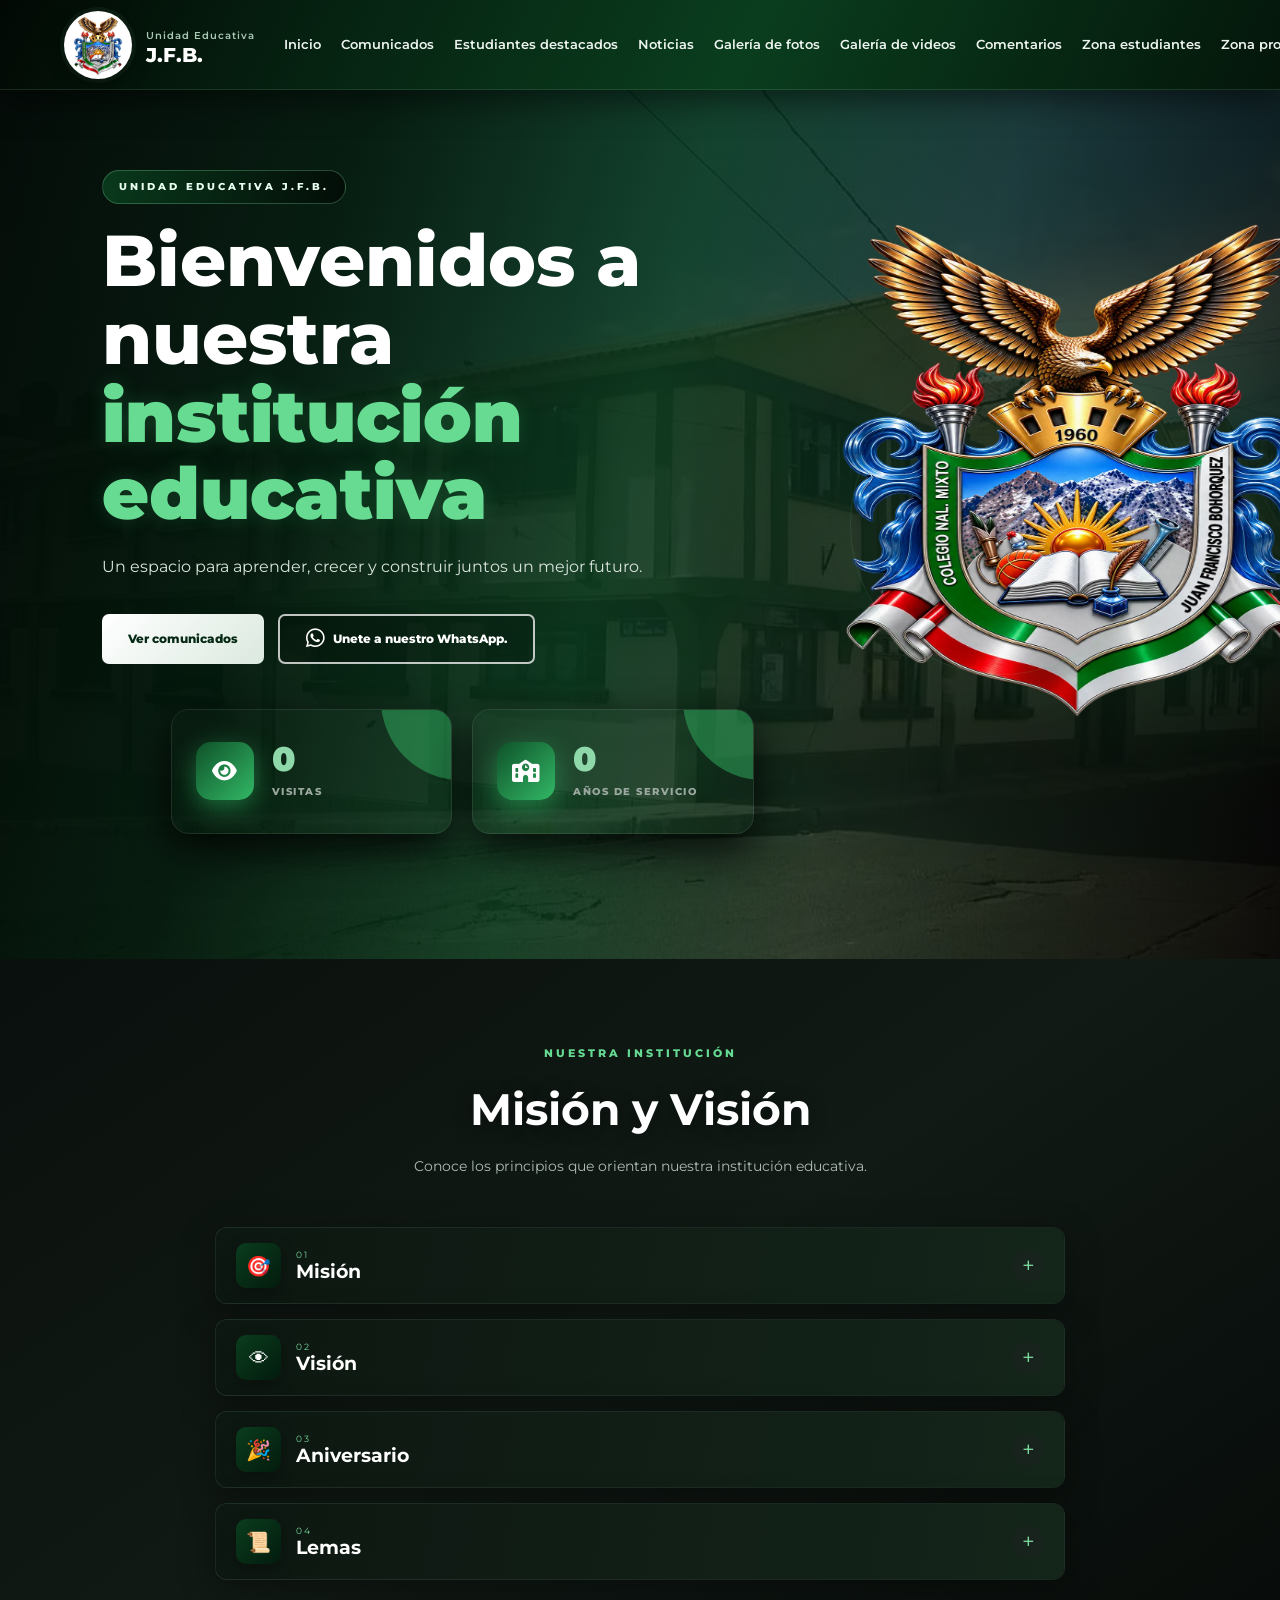
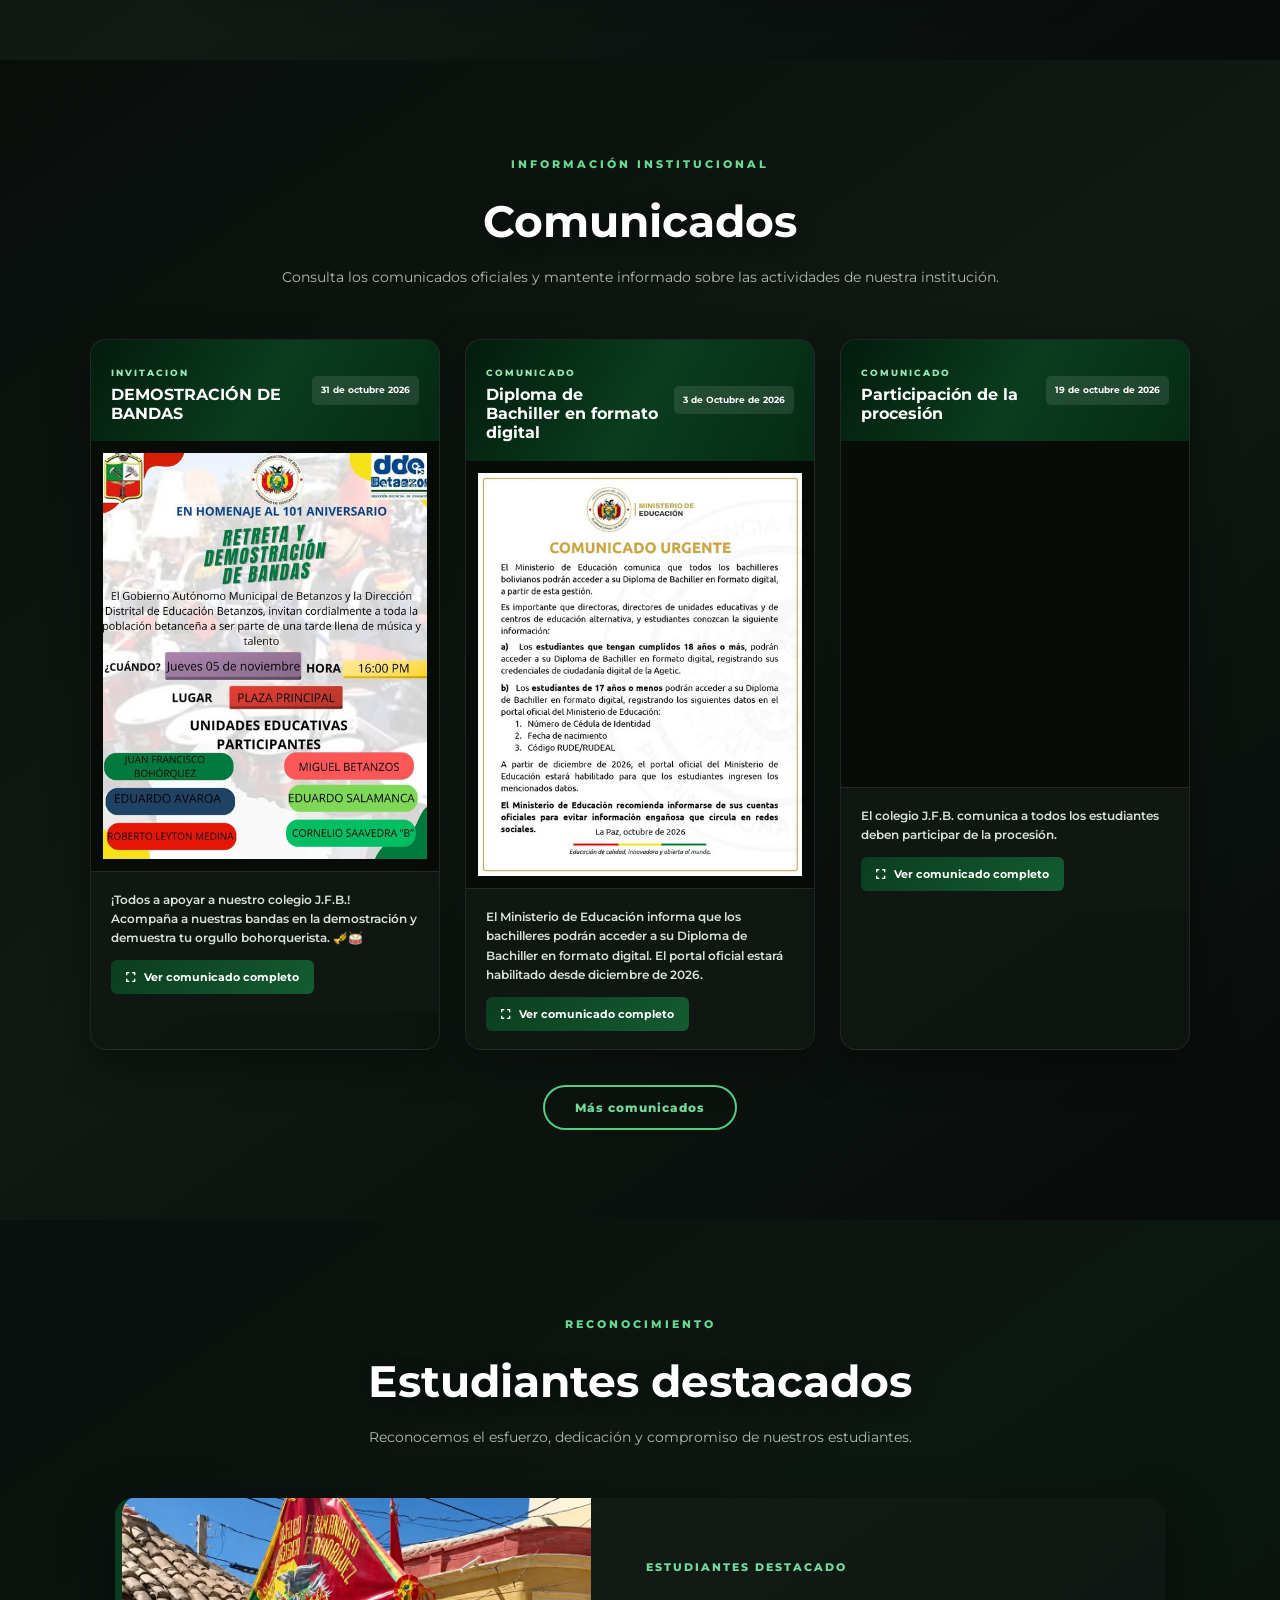
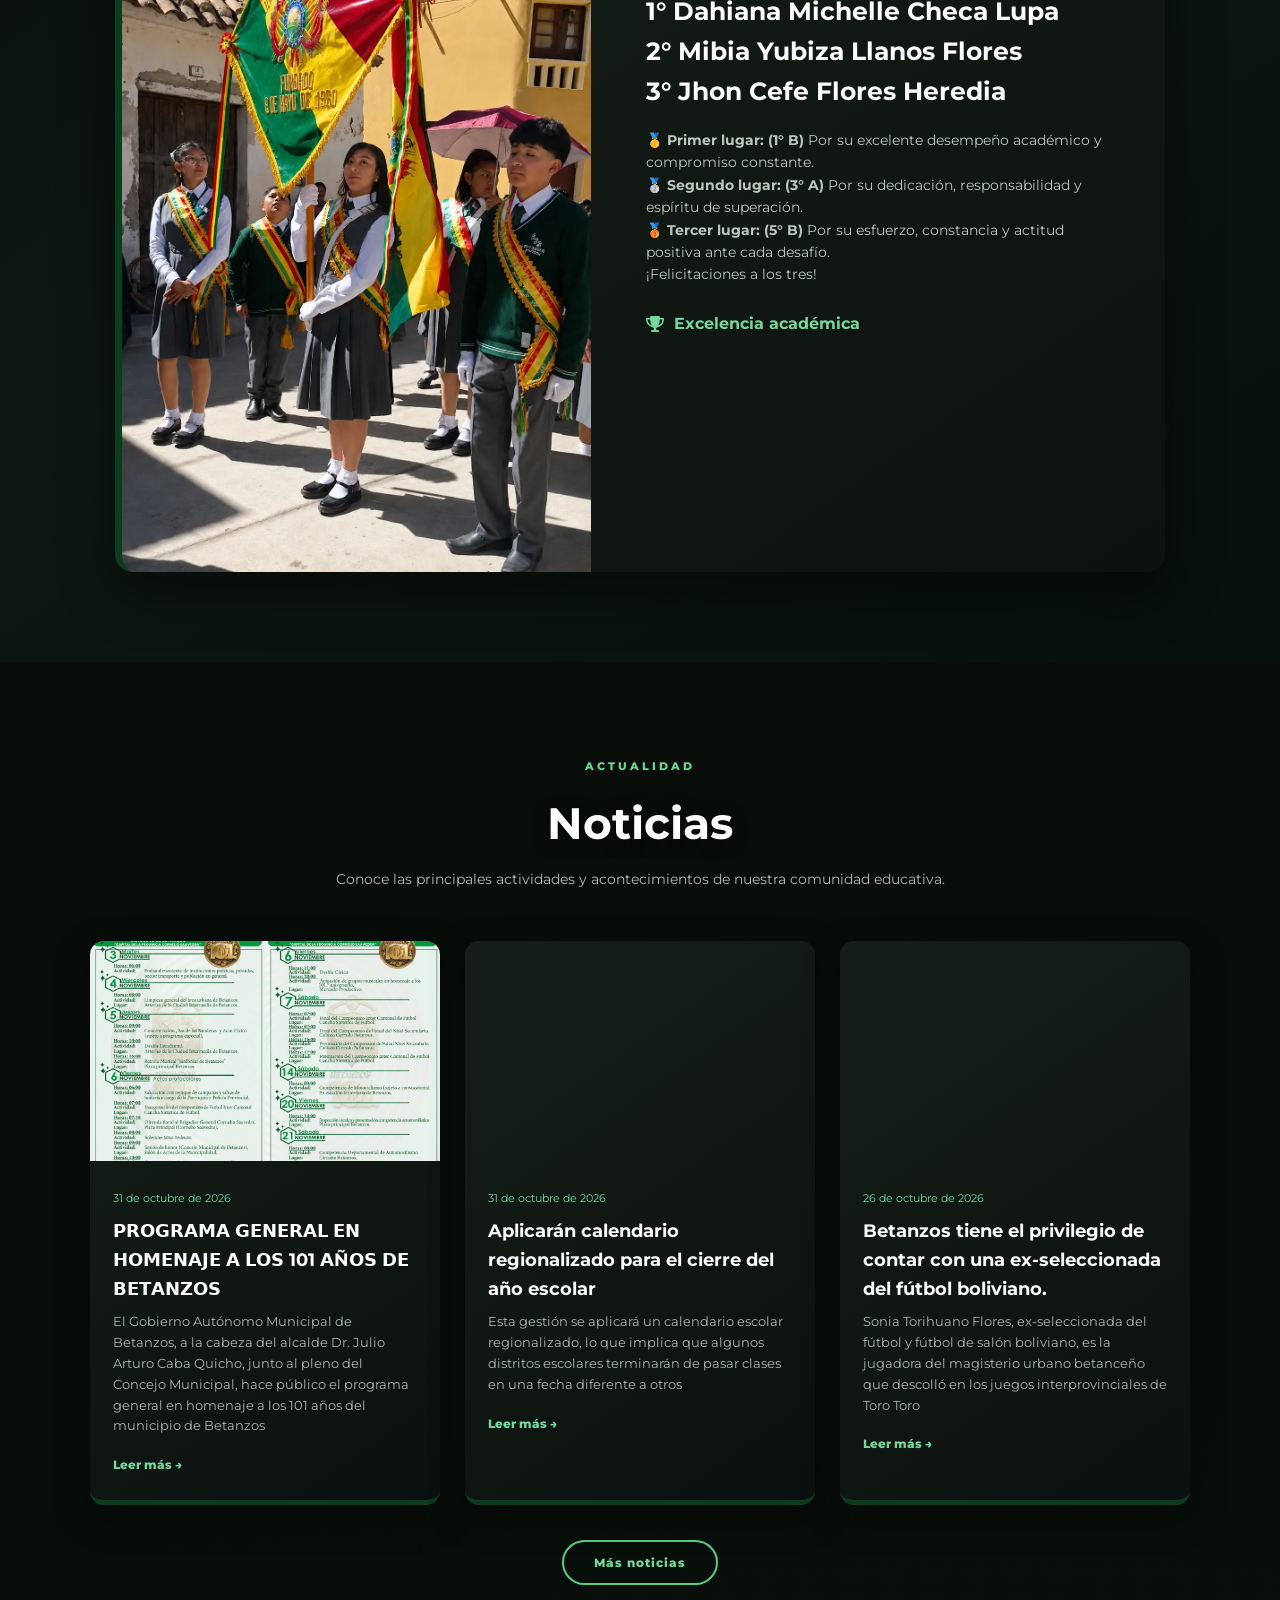
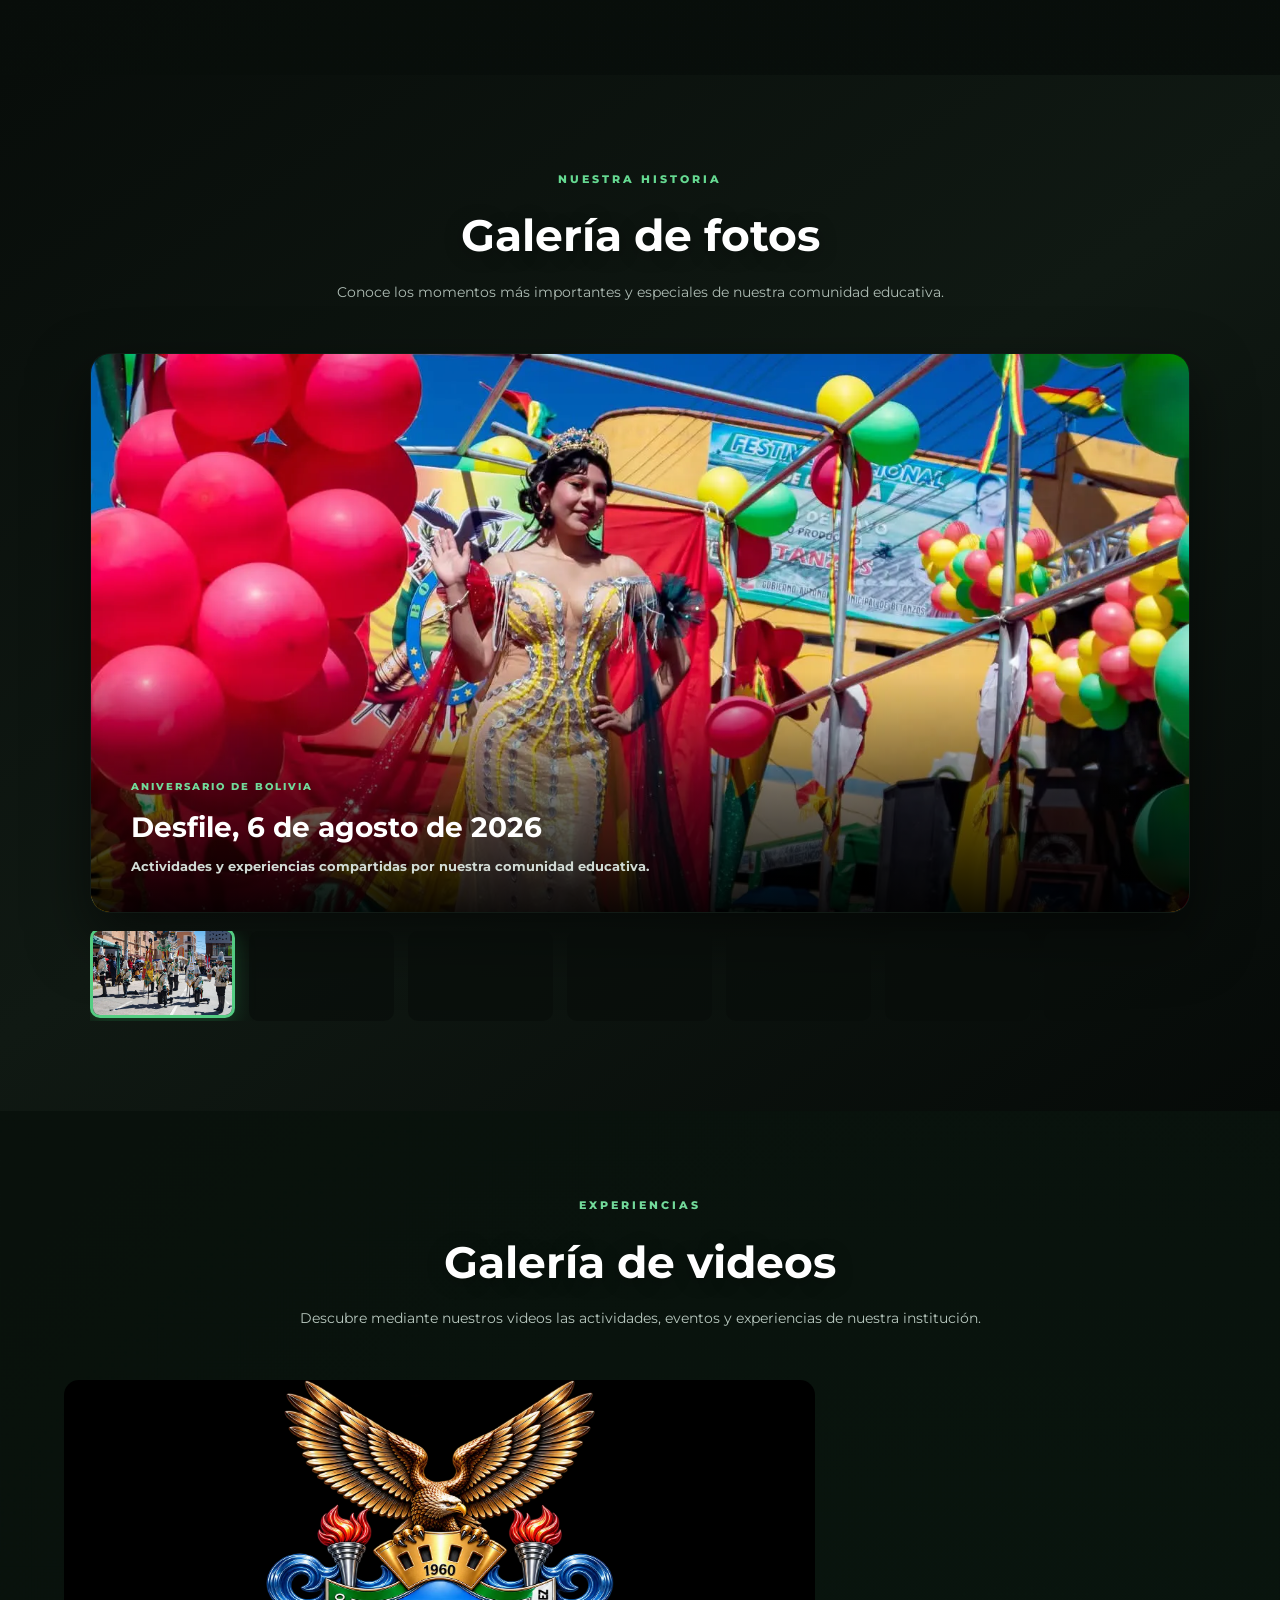
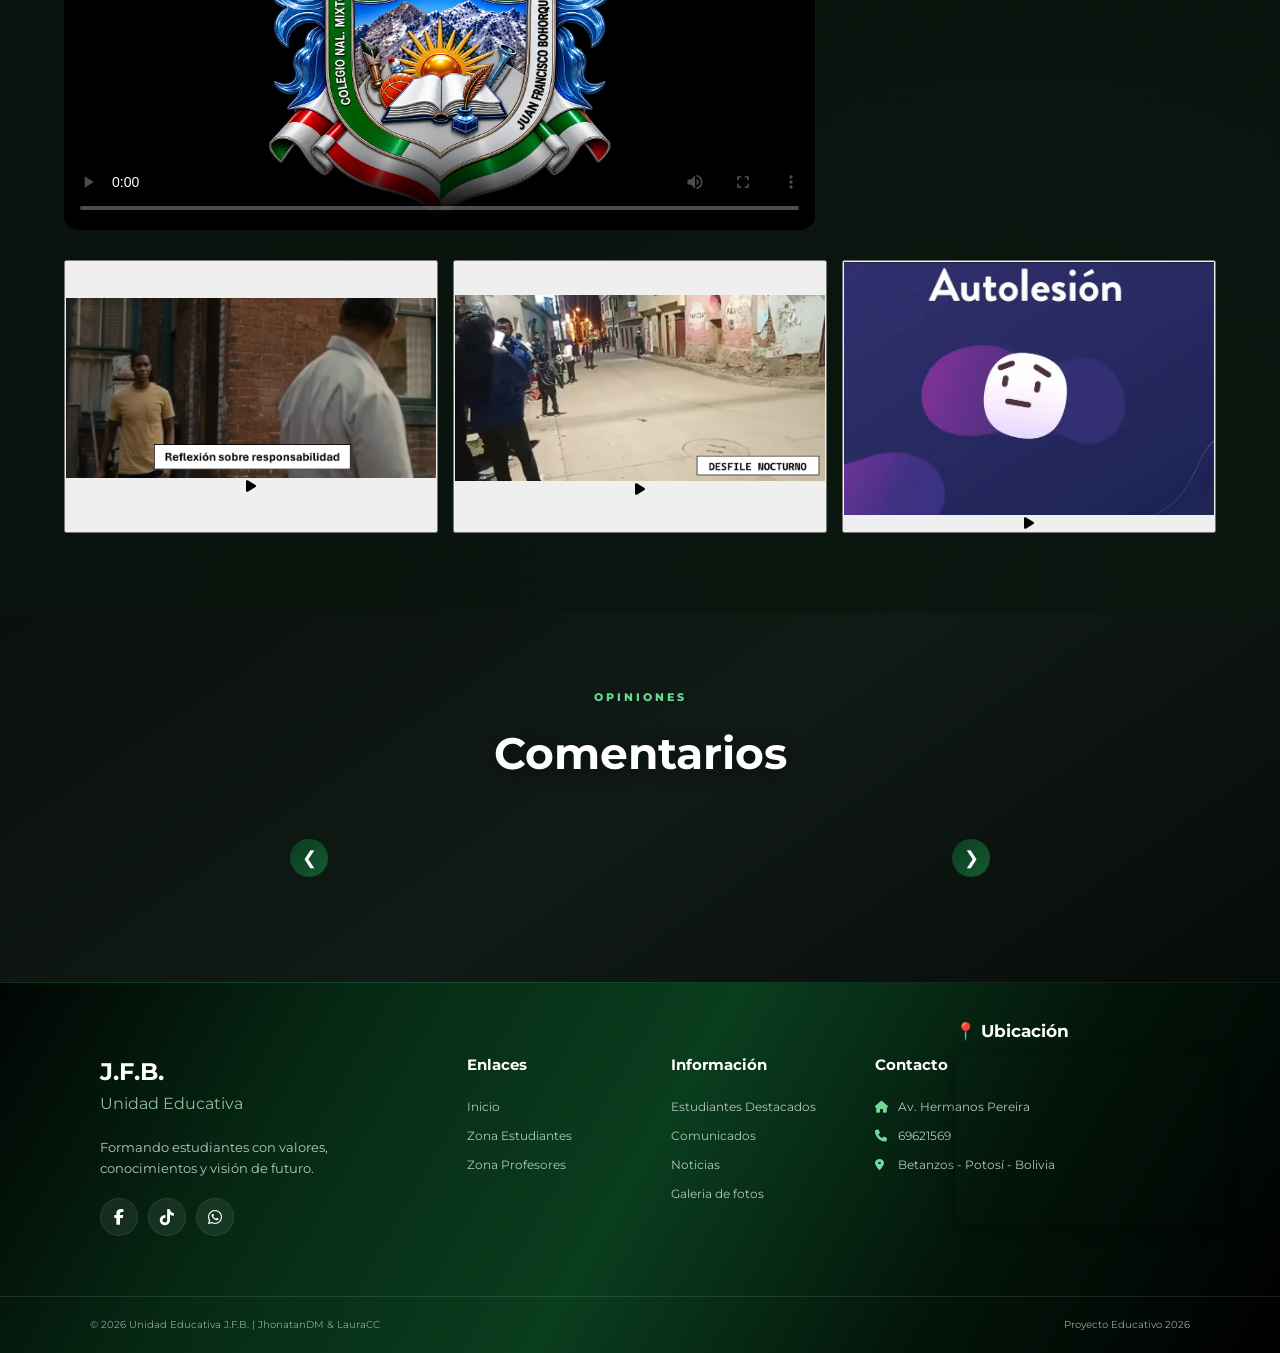
==== commit 26020a6d: "comunicado6" ====
--- a/index.html
+++ b/index.html
@@ -35,12 +35,12 @@
     <link rel="stylesheet" href="https://cdnjs.cloudflare.com/ajax/libs/font-awesome/6.5.2/css/all.min.css">
 
     <!-- CSS principal -->
-    <link rel="stylesheet" href="styles.css">
+    <link rel="stylesheet" href="estilos.css">
 </head>
 
 <body>
 
-<!-- ================= 1° SECCION HEADER ================= -->
+<!-- ================= 1° SECCION ENCABEZADO ================= -->
 <header 
     class="encabezado">
     <div class="encabezado-marca">
@@ -87,7 +87,7 @@
     </button>
 </header>
 
-<!-- =============== 2° SECCION BIENVENIDOS =============== -->
+<!-- =============== 2° SECCION PORTADA =============== -->
 <section
     class="inicio" id="inicio">
     <div class="contenedor">
@@ -1281,6 +1281,10 @@
 <script src="video-js/videos-data.js" defer></script>
 <script src="video-js/galeria-videos.js" defer></script>
 <script type="module" src="js/script.js"></script>
+<script src="Comunicados/MODIFICAR-AQUI.js" defer></script>
+<script src="Noticias/MODIFICAR-AQUI.js" defer></script>
+<script src="Noticias/no-tocar.js" defer></script>
+<script src="Comunicados/no-tocar.js" defer></script>
 
 <!-- ================= SCROLL REVEAL ================= -->
 <script>
--- a/estilos.css
+++ b/estilos.css
@@ -0,0 +1,2852 @@
+/* =====================================================
+   PÁGINA WEB EDUCATIVA
+===================================================== */
+:root {
+    --verde: #0a3d1e;
+    --verde-oscuro: #031b0d;
+    --verde-medio: #0f5229;
+    --verde-acento: #32b866;
+    --verde-claro: #8ed8aa;
+    --negro: #050807;
+    --negro-suave: #0b100d;
+    --negro-card: #101712;
+    --blanco: #ffffff;
+    --blanco-suave: #e9f1ec;
+    --fondo: #080d0a;
+    --fondo-2: #0d1510;
+    --gris: #9aa89f;
+    --gris-claro: #c8d3cc;
+    --texto: #e8eee9;
+    --borde: rgba(255,255,255,0.09);
+}
+
+/* =====================================================
+   CONFIGURACIÓN GENERAL
+===================================================== */
+* {
+    margin: 0;
+    padding: 0;
+    box-sizing: border-box;
+}
+
+html {
+    scroll-behavior: smooth;
+}
+
+body {
+    font-family: "Montserrat", sans-serif;
+    color: var(--texto);
+    background:
+        radial-gradient(
+            circle at 20% 10%,
+            rgba(10,61,30,.20),
+            transparent 35%
+        ),
+        radial-gradient(
+            circle at 80% 90%,
+            rgba(20,92,49,.12),
+            transparent 35%
+        ),
+        var(--fondo);
+    line-height: 1.6;
+}
+
+img {
+    width: 100%;
+    display: block;
+}
+
+a {
+    text-decoration: none;
+    color: inherit;
+}
+
+button,
+input,
+textarea,
+select {
+    font-family: inherit;
+}
+
+/* =====================================================
+            SECCION ENCABEZADO
+===================================================== */
+.encabezado {
+    position: sticky;
+    top: 0;
+    z-index: 1000;
+    min-height: 90px;
+    padding: 10px 5%;
+    display: flex;
+    align-items: center;
+    justify-content: space-between;
+    background:
+        linear-gradient(
+            115deg,
+            #020904 0%,
+            #062412 28%,
+            #0a3d1e 58%,
+            #04160a 100%
+        );
+    border-bottom: 1px solid rgba(120,184,146,.18);
+    box-shadow: 0 8px 35px rgba(0,0,0,.55);
+}
+
+.encabezado-marca {
+    display: flex;
+    align-items: center;
+    gap: 14px;
+    min-width: 220px;
+}
+
+.encabezado-logo {
+    width: 68px;
+    height: 68px;
+    flex-shrink: 0;
+    display: flex;
+    align-items: center;
+    justify-content: center;
+    overflow: hidden;
+    border-radius: 50%;
+    background: white;
+    border: 3px solid rgba(255,255,255,.9);
+    box-shadow:
+        0 4px 18px rgba(0,0,0,.45),
+        0 0 0 4px rgba(120,184,146,.08);
+}
+
+.encabezado-logo img {
+    width: 100%;
+    height: 100%;
+    display: block;
+    object-fit: contain;
+    background: white;
+}
+
+.encabezado-info h1 {
+    margin: 0;
+    color: #ffffff;
+    font-size: 20px;
+    font-weight: 800;
+    line-height: 1.1;
+}
+
+.encabezado-info p {
+    margin: 4px 0 0;
+    color: #a8c8b4;
+    font-size: 10px;
+    font-weight: 600;
+    letter-spacing: 1px;
+}
+
+.navegacion {
+    display: flex;
+    align-items: center;
+    justify-content: flex-end;
+    gap: 20px;
+}
+
+.navegacion a {
+    position: relative;
+    color: #eef5f0;
+    font-size: 13px;
+    font-weight: 600;
+    white-space: nowrap;
+    transition: .3s;
+}
+
+.navegacion a:hover {
+    color: #63d98e;
+}
+
+.navegacion a::after {
+    content: "";
+    position: absolute;
+    left: 0;
+    bottom: -7px;
+    width: 0;
+    height: 2px;
+    background:
+        linear-gradient(
+            90deg,
+            #1d7f43,
+            #78d99a
+        );
+    box-shadow: 0 0 8px rgba(76,211,127,.5);
+    transition: .3s;
+}
+
+.navegacion a:hover::after {
+    width: 100%;
+}
+
+.boton-menu {
+    display: none;
+    width: 42px;
+    height: 42px;
+    align-items: center;
+    justify-content: center;
+    border: 1px solid rgba(255,255,255,.15);
+    border-radius: 8px;
+    background: rgba(255,255,255,.06);
+    color: white;
+    font-size: 20px;
+    cursor: pointer;
+}
+
+/* =====================================================
+                         HERO
+===================================================== */
+.portada {
+    min-height: 650px;
+    display: flex;
+    align-items: center;
+    padding: 80px 8%;
+    position: relative;
+    overflow: hidden;
+    background:
+        linear-gradient(
+            110deg,
+            rgba(1,8,4,.98) 0%,
+            rgba(3,27,13,.96) 24%,
+            rgba(10,61,30,.88) 52%,
+            rgba(4,22,11,.72) 78%,
+            rgba(0,0,0,.90) 100%
+        ),
+        url("img/bohorquez.jpg") center/cover no-repeat;
+}
+
+.portada::after {
+    content: "";
+    position: absolute;
+    width: 500px;
+    height: 500px;
+    right: -180px;
+    top: 50%;
+    transform: translateY(-50%);
+    background:
+        radial-gradient(
+            circle,
+            rgba(62,183,103,.18),
+            transparent 65%
+        );
+    pointer-events: none;
+}
+
+.portada-contenido {
+    position: relative;
+    z-index: 2;
+    max-width: 760px;
+    color: white;
+    animation: aparecer 1s ease;
+}
+
+.portada-etiqueta {
+    display: inline-block;
+    margin-bottom: 18px;
+    padding: 8px 16px;
+    border: 1px solid rgba(143,218,170,.3);
+    border-radius: 30px;
+    background:
+        linear-gradient(
+            90deg,
+            rgba(10,61,30,.85),
+            rgba(5,20,10,.75)
+        );
+    color: #cceedd;
+    font-size: 11px;
+    font-weight: 700;
+    letter-spacing: 2px;
+}
+
+.portada h1 {
+    margin-bottom: 25px;
+    color: white;
+    font-size: clamp(40px, 6vw, 72px);
+    line-height: 1.08;
+}
+
+.portada h1 span {
+    color: #63d98e;
+    text-shadow: 0 0 18px rgba(63,210,124,.20);
+}
+
+.portada p {
+    max-width: 620px;
+    margin-bottom: 32px;
+    color: #d4e0d9;
+    font-size: 16px;
+}
+
+.contenedor {
+    position: absolute;
+    width: 500px;
+    height: 300px;
+}
+
+.porta {
+    position: absolute;
+    top: -150px;
+    left: 140%;
+    width: 550px;
+    border-radius: 15px;
+}
+
+.portada-botones {
+    display: flex;
+    gap: 15px;
+    flex-wrap: wrap;
+}
+
+.boton {
+    min-height: 48px;
+    display: inline-flex;
+    align-items: center;
+    justify-content: center;
+    padding: 0 25px;
+    border-radius: 7px;
+    border: 2px solid transparent;
+    font-size: 12px;
+    font-weight: 700;
+    cursor: pointer;
+    transition: .3s;
+}
+
+.boton-primario {
+    background:
+        linear-gradient(
+            135deg,
+            #ffffff,
+            #dbe9df
+        );
+    color: #062a14;
+    box-shadow:
+        0 8px 20px rgba(0,0,0,.25);
+}
+
+.boton-primario:hover {
+    background:
+        linear-gradient(
+            135deg,
+            #72d99a,
+            #b9ebca
+        );
+    color: #031b0d;
+    transform: translateY(-3px);
+}
+
+.boton-contorno {
+    border-color: rgba(255,255,255,.7);
+    color: white;
+    background: rgba(0,0,0,.20);
+}
+
+.boton-contorno:hover {
+    background: white;
+    color: #062a14;
+}
+
+/* =====================================================
+                     SECCIONES
+===================================================== */
+.seccion {
+    padding: 90px 7%;
+}
+
+.seccion-clara {
+    background:
+        linear-gradient(
+            145deg,
+            #0a100d 0%,
+            #0d1711 45%,
+            #07100b 100%
+        );
+}
+
+.titulo-seccion {
+    max-width: 720px;
+    margin: 0 auto 50px;
+    text-align: center;
+}
+
+.titulo-seccion > span {
+    color: #65d991;
+    font-size: 11px;
+    font-weight: 800;
+    letter-spacing: 3px;
+}
+
+.titulo-seccion h2 {
+    margin: 10px 0;
+    color: #ffffff;
+    font-size: clamp(30px, 4vw, 44px);
+    text-shadow: 0 3px 18px rgba(0,0,0,.35);
+}
+
+.titulo-seccion p {
+    color: #aebcb4;
+    font-size: 14px;
+}
+
+.titulo-seccion.claro h2 {
+    color: white;
+}
+
+.titulo-seccion.claro p {
+    color: #b8c8bf;
+}
+
+.titulo-seccion.claro > span {
+    color: #72d99a;
+}
+
+/* =====================================================
+                    INICIO
+===================================================== */
+.inicio {
+    position: relative;
+    width: 100%;
+    min-height: 680px;
+    display: flex;
+    align-items: center;
+    padding: 80px 8%;
+    overflow: hidden;
+    background:
+        linear-gradient(
+            105deg,
+            rgba(1,8,4,.98) 0%,
+            rgba(3,25,12,.97) 25%,
+            rgba(7,55,27,.88) 48%,
+            rgba(5,30,15,.72) 68%,
+            rgba(0,0,0,.90) 100%
+        ),
+        url("img/bohorquez.webp") center center / cover no-repeat;
+}
+
+.inicio::before {
+    content: "";
+    position: absolute;
+    width: 600px;
+    height: 600px;
+    right: -220px;
+    top: 50%;
+    transform: translateY(-50%);
+    border-radius: 50%;
+    background:
+        radial-gradient(
+            circle,
+            rgba(43,174,92,.18),
+            rgba(0,0,0,0) 65%
+        );
+}
+
+.inicio::after {
+    content: "";
+    position: absolute;
+    width: 300px;
+    height: 300px;
+    right: 10%;
+    top: 50%;
+    transform: translateY(-50%);
+    border-radius: 50%;
+    border: 1px solid rgba(125,216,154,.12);
+    box-shadow: 0 0 80px rgba(46,181,94,.08);
+}
+
+.inicio-contenido {
+    position: relative;
+    z-index: 2;
+    max-width: 720px;
+    color: white;
+    animation: inicioEntrada 1s ease;
+}
+
+.inicio-etiqueta {
+    display: inline-block;
+    margin-bottom: 18px;
+    padding: 8px 16px;
+    border: 1px solid rgba(128,211,155,.30);
+    border-radius: 30px;
+    background:
+        linear-gradient(
+            90deg,
+            rgba(10,61,30,.9),
+            rgba(2,10,5,.8)
+        );
+    color: #e9fff0;
+    font-size: 10px;
+    font-weight: 800;
+    letter-spacing: 3px;
+}
+
+.inicio h1 {
+    margin: 0 0 20px;
+    color: white;
+    font-size: clamp(42px, 6vw, 72px);
+    font-weight: 800;
+    line-height: 1.08;
+}
+
+.inicio h1 strong {
+    display: block;
+    color: #66db91;
+    font-weight: 900;
+    text-shadow: 0 0 20px rgba(70,212,128,.18);
+}
+
+.inicio p {
+    max-width: 800px;
+    margin-bottom: 32px;
+    color: #d8e4dc;
+    font-size: 16px;
+    line-height: 1.8;
+}
+
+.inicio-botones {
+    display: flex;
+    gap: 14px;
+    flex-wrap: wrap;
+}
+
+.btn-inicio {
+    min-height: 50px;
+    display: inline-flex;
+    align-items: center;
+    justify-content: center;
+    padding: 0 26px;
+    border-radius: 7px;
+    background:
+        linear-gradient(
+            135deg,
+            #ffffff,
+            #dbe9df
+        );
+    color: #062a14;
+    font-size: 12px;
+    font-weight: 800;
+    transition: .3s;
+}
+
+.btn-inicio:hover {
+    background:
+        linear-gradient(
+            135deg,
+            #54ce83,
+            #9ae5b4
+        );
+    color: #031b0d;
+    transform: translateY(-3px);
+}
+
+.btn-inicio-secundario {
+    min-height: 50px;
+    display: inline-flex;
+    align-items: center;
+    justify-content: center;
+    padding: 0 26px;
+    border: 2px solid rgba(255,255,255,.75);
+    border-radius: 7px;
+    color: white;
+    background: rgba(0,0,0,.20);
+    font-size: 12px;
+    font-weight: 800;
+    transition: .3s;
+}
+
+.btn-inicio-secundario:hover {
+    background: white;
+    color: #0a3d1e;
+    transform: translateY(-3px);
+}
+
+.whatsapp-movil {
+    display: none;
+}
+
+/* =====================================================
+              ESTADÍSTICAS
+===================================================== */
+.estadisticas-colegio {
+    position: relative;
+    padding: 45px 5%;
+}
+
+.estadisticas-contenedor {
+    width: 90%;
+    max-width: 850px;
+    margin: auto;
+    display: grid;
+    grid-template-columns: repeat(2, 1fr);
+    gap: 20px;
+}
+
+.estadistica-card {
+    position: relative;
+    overflow: hidden;
+    min-height: 125px;
+    padding: 24px;
+    display: flex;
+    align-items: center;
+    gap: 18px;
+    background: var(--degradado-card);
+    border: 1px solid var(--borde);
+    border-radius: 18px;
+    box-shadow: 0 15px 40px rgba(0,0,0,.86);
+    transition:
+        transform .35s ease,
+        border-color .35s ease,
+        box-shadow .35s ease;
+}
+
+.estadistica-card::before {
+    content: "";
+    position: absolute;
+    width: 160px;
+    height: 160px;
+    right: -90px;
+    top: -90px;
+    border-radius: 50%;
+    background: rgba(50,184,101,.477);
+    transition: .4s ease;
+    pointer-events: none;
+}
+
+.estadistica-card:hover::before {
+    transform: scale(1.5);
+    background: rgba(50,184,101,.404);
+}
+
+.estadistica-card:hover {
+    transform: translateY(-7px);
+    border-color: var(--borde-verde);
+    box-shadow:
+        var(--sombra),
+        var(--glow-verde);
+}
+
+.estadistica-icono {
+    position: relative;
+    z-index: 1;
+    width: 58px;
+    height: 58px;
+    flex-shrink: 0;
+    display: flex;
+    align-items: center;
+    justify-content: center;
+    border-radius: 15px;
+    background:
+        linear-gradient(
+            135deg,
+            var(--verde-medio),
+            var(--verde-acento)
+        );
+    color: var(--blanco);
+    font-size: 22px;
+    box-shadow: 0 8px 25px rgba(50,184,101,.504);
+    transition: .3s ease;
+}
+
+.estadistica-card:hover .estadistica-icono {
+    transform:
+        scale(1.08)
+        rotate(-3deg);
+    box-shadow: 0 10px 30px rgba(50,184,101,.812);
+}
+
+.estadistica-info {
+    position: relative;
+    z-index: 1;
+}
+
+.estadistica-info strong {
+    display: block;
+    font-size: 34px;
+    line-height: 1;
+    color: var(--verde-claro);
+    font-weight: 900;
+    letter-spacing: -1px;
+}
+
+.estadistica-info span {
+    display: block;
+    margin-top: 8px;
+    color: var(--gris);
+    font-size: 10px;
+    font-weight: 800;
+    letter-spacing: 1.5px;
+}
+.btn-inicio-secundario .fa-whatsapp {
+    font-size: 1.8em;
+    margin-right: 8px;
+    vertical-align: middle;
+}
+
+/* =====================================================
+                 MISIÓN Y VISIÓN
+===================================================== */
+.mision-vision {
+    padding: 80px 6%;
+    background:
+        linear-gradient(
+            145deg,
+            #0a100d,
+            #111a15,
+            #070b09
+        );
+}
+
+.mv-contenedor {
+    max-width: 850px;
+    margin: 40px auto 0;
+    display: flex;
+    flex-direction: column;
+    gap: 15px;
+}
+
+.mv-item {
+    overflow: hidden;
+    background:
+        linear-gradient(
+            145deg,
+            #121b16,
+            #0b110e
+        );
+    border: 1px solid rgba(120,184,146,.13);
+    border-radius: 12px;
+    box-shadow: 0 10px 35px rgba(0,0,0,.35);
+}
+
+.mv-boton {
+    width: 100%;
+    min-height: 75px;
+    padding: 12px 20px;
+    border: none;
+    background:
+        linear-gradient(
+            100deg,
+            #0d1711,
+            #14251a
+        );
+    color: white;
+    display: flex;
+    align-items: center;
+    justify-content: space-between;
+    cursor: pointer;
+}
+
+.mv-titulo {
+    display: flex;
+    align-items: center;
+    gap: 15px;
+}
+
+.mv-titulo div:last-child {
+    display: flex;
+    flex-direction: column;
+    align-items: flex-start;
+}
+
+.mv-titulo small {
+    font-size: 9px;
+    color: #75d69a;
+    letter-spacing: 2px;
+}
+
+.mv-titulo strong {
+    font-size: 19px;
+    color: #ffffff;
+}
+
+.mv-icono {
+    width: 45px;
+    height: 45px;
+    display: flex;
+    align-items: center;
+    justify-content: center;
+    border-radius: 10px;
+    background:
+        linear-gradient(
+            135deg,
+            #0a3d1e,
+            #031b0d
+        );
+    color: white;
+    font-size: 20px;
+    box-shadow: 0 5px 15px rgba(0,0,0,.3);
+}
+
+.mv-flecha {
+    width: 32px;
+    height: 32px;
+    display: flex;
+    align-items: center;
+    justify-content: center;
+    border-radius: 50%;
+    background: #17231c;
+    color: #7bd99d;
+    font-size: 22px;
+    transition: .3s;
+}
+
+/* APERTURA DIRECTA */
+.mv-contenido {
+    display: none;
+    padding: 22px 25px;
+    background:
+        linear-gradient(
+            135deg,
+            #0c130f,
+            #101a14
+        );
+}
+
+.mv-contenido p {
+    margin: 0;
+    color: #aebbb3;
+    font-size: 14px;
+    line-height: 1.8;
+}
+
+.mv-item.activo {
+    border-color: rgba(89,211,129,.45);
+}
+
+.mv-item.activo .mv-boton {
+    background:
+        linear-gradient(
+            100deg,
+            #0a3d1e,
+            #062a14,
+            #0d4b27
+        );
+    color: white;
+}
+
+.mv-item.activo .mv-icono {
+    background: white;
+    color: #0a3d1e;
+}
+
+.mv-item.activo .mv-flecha {
+    background: white;
+    color: #0a3d1e;
+    transform: rotate(45deg);
+}
+
+.mv-item.activo .mv-contenido {
+    display: block;
+}
+
+/* =====================================================
+                    COMUNICADOS
+===================================================== */
+.comunicados-section {
+    background:
+        linear-gradient(
+            145deg,
+            #090e0b,
+            #101913,
+            #070b09
+        );
+}
+
+.comunicados-container {
+    max-width: 1200px;
+    margin: auto;
+    display: grid;
+    grid-template-columns: repeat(3, 1fr);
+    gap: 25px;
+}
+
+.comunicado {
+    overflow: hidden;
+    border-radius: 16px;
+    background:
+        linear-gradient(
+            145deg,
+            #151e19,
+            #0d130f
+        );
+    border: 1px solid rgba(255,255,255,.07);
+    box-shadow: 0 15px 40px rgba(0,0,0,.35);
+    transition: .35s;
+}
+
+.comunicado:hover {
+    transform: translateY(-7px);
+    box-shadow: 0 20px 50px rgba(0,0,0,.55);
+}
+
+.comunicado-header {
+    min-height: 78px;
+    padding: 18px 20px;
+    display: flex;
+    align-items: center;
+    justify-content: space-between;
+    gap: 15px;
+    background:
+        linear-gradient(
+            120deg,
+            #031b0d,
+            #0a3d1e,
+            #062a14
+        );
+    color: white;
+}
+
+.comunicado-label {
+    display: inline-block;
+    margin-bottom: 5px;
+    color: #9ae5b4;
+    font-size: 9px;
+    font-weight: 800;
+    letter-spacing: 2px;
+}
+
+.comunicado-header h3 {
+    color: white;
+    font-size: 16px;
+    line-height: 1.2;
+}
+
+.comunicado-fecha {
+    flex-shrink: 0;
+    padding: 7px 9px;
+    border-radius: 5px;
+    background: rgba(255,255,255,.10);
+    color: white;
+    font-size: 9px;
+    font-weight: 700;
+}
+
+.comunicado-imagen {
+    width: 100%;
+    background: #080c09;
+    display: flex;
+    align-items: center;
+    justify-content: center;
+    padding: 12px;
+}
+
+.comunicado-imagen img {
+    width: 100%;
+    height: auto;
+    max-height: 650px;
+    object-fit: contain;
+    display: block;
+    cursor: pointer;
+    transition: .3s;
+}
+
+.comunicado-imagen img:hover {
+    transform: scale(1.01);
+}
+
+.comunicado-footer {
+    padding: 18px 20px;
+    border-top: 1px solid rgba(255,255,255,.08);
+    background: #101712;
+}
+
+.comunicado-footer p {
+    margin-bottom: 13px;
+    color: #d7e0da;
+    font-size: 12px;
+    font-weight: 600;
+}
+
+.ver-comunicado {
+    display: inline-flex;
+    align-items: center;
+    gap: 8px;
+    padding: 10px 15px;
+    border: none;
+    border-radius: 6px;
+    background:
+        linear-gradient(
+            135deg,
+            #0a3d1e,
+            #145c31
+        );
+    color: white;
+    font-size: 11px;
+    font-weight: 700;
+    cursor: pointer;
+    transition: .3s;
+}
+
+.ver-comunicado:hover {
+    background:
+        linear-gradient(
+            135deg,
+            #35b968,
+            #168447
+        );
+    transform: translateY(-2px);
+}
+
+.modal-comunicado {
+    position: fixed;
+    inset: 0;
+    z-index: 3000;
+    display: none;
+    align-items: center;
+    justify-content: center;
+    padding: 30px;
+    background: rgba(0,0,0,.94);
+    backdrop-filter: blur(8px);
+}
+
+.modal-comunicado.activo {
+    display: flex;
+}
+
+.modal-comunicado img {
+    max-width: 95vw;
+    max-height: 92vh;
+    width: auto;
+    height: auto;
+    object-fit: contain;
+    border-radius: 5px;
+    box-shadow: 0 20px 70px rgba(0,0,0,.7);
+}
+
+.cerrar-comunicado {
+    position: absolute;
+    top: 20px;
+    right: 25px;
+    width: 45px;
+    height: 45px;
+    display: flex;
+    align-items: center;
+    justify-content: center;
+    border: 2px solid white;
+    border-radius: 50%;
+    background: #0a3d1e;
+    color: white;
+    font-size: 20px;
+    cursor: pointer;
+    transition: .3s;
+}
+
+.cerrar-comunicado:hover {
+    background: white;
+    color: #0a3d1e;
+}
+
+
+.comunicados-mas {
+    text-align: center;
+    margin-top: 35px;
+}
+
+.ver-mas-comunicados {
+    padding: 13px 30px;
+    border: 2px solid #54cc82;
+    border-radius: 999px;
+    background: transparent;
+    color: #72d99a;
+    font-size: 12px;
+    font-weight: 800;
+    letter-spacing: 1px;
+    cursor: pointer;
+    transition: .3s;
+}
+
+.ver-mas-comunicados:hover {
+    background: #54cc82;
+    color: #031b0d;
+}
+
+.comunicados-anteriores {
+    margin-top: 25px;
+}
+
+/* =====================================================
+             ESTUDIANTES DESTACADOS
+===================================================== */
+.estudiantes {
+    max-width: 1050px;
+    margin: auto;
+}
+
+.tarjeta-estudiante {
+    display: grid;
+    grid-template-columns: 45% 55%;
+    overflow: hidden;
+    border-radius: 18px;
+    background:
+        linear-gradient(
+            145deg,
+            #151e19,
+            #0c120f
+        );
+    border-left: 7px solid #0a3d1e;
+    box-shadow: 0 20px 55px rgba(0,0,0,.45);
+}
+
+.foto-estudiante {
+    position: relative;
+    min-height: 400px;
+}
+
+.foto-estudiante img {
+    width: 100%;
+    height: 100%;
+    object-fit: cover;
+}
+
+.info-estudiante {
+    padding: 55px;
+}
+
+.info-estudiante > span {
+    color: #72d99a;
+    font-size: 11px;
+    font-weight: 800;
+    letter-spacing: 2px;
+}
+
+.info-estudiante h3 {
+    margin: 12px 0 18px;
+    color: white;
+    font-size: 25px;
+}
+
+.info-estudiante p {
+    color: #b9c7bf;
+    font-size: 14px;
+}
+
+.logro {
+    display: flex;
+    align-items: center;
+    gap: 10px;
+    margin-top: 25px;
+    color: #72d99a;
+    font-weight: 700;
+}
+
+/* =====================================================
+                     NOTICIAS
+===================================================== */
+.cuadricula-noticias {
+    max-width: 1200px;
+    margin: auto;
+    display: grid;
+    grid-template-columns: repeat(3, 1fr);
+    gap: 25px;
+}
+
+.tarjeta-noticia {
+    overflow: hidden;
+    border-radius: 14px;
+    background:
+        linear-gradient(
+            145deg,
+            #151e19,
+            #0b110e
+        );
+    border-bottom: 5px solid #0a3d1e;
+    box-shadow: 0 12px 35px rgba(0,0,0,.35);
+    transition: .3s;
+}
+
+.tarjeta-noticia:hover {
+    transform: translateY(-7px);
+    box-shadow: 0 20px 45px rgba(0,0,0,.5);
+}
+
+.tarjeta-noticia > img {
+    height: 220px;
+    object-fit: cover;
+}
+
+.contenido-noticia {
+    padding: 23px;
+}
+
+.contenido-noticia small {
+    color: #72d99a;
+    font-size: 11px;
+}
+
+.contenido-noticia h3 {
+    margin: 8px 0;
+    color: white;
+    font-size: 18px;
+}
+
+.contenido-noticia p {
+    margin-bottom: 15px;
+    color: #aab8b0;
+    font-size: 13px;
+}
+
+.contenido-noticia a {
+    color: #72d99a;
+    font-size: 12px;
+    font-weight: 800;
+}
+
+/* =====================================================
+                 GALERÍA DE FOTOS
+===================================================== */
+.seccion-multimedia {
+    padding: 90px 7%;
+    background:
+        linear-gradient(
+            145deg,
+            #080d0a,
+            #101913,
+            #060a08
+        );
+}
+
+.galeria-fotos {
+    max-width: 1150px;
+    margin: auto;
+}
+
+.foto-principal {
+    position: relative;
+    width: 100%;
+    height: 560px;
+    overflow: hidden;
+    border-radius: 20px;
+    background: #030504;
+    border: 1px solid rgba(120,184,146,.12);
+    box-shadow: 0 25px 60px rgba(0,0,0,.55);
+}
+
+.foto-principal img {
+    width: 100%;
+    height: 100%;
+    object-fit: cover;
+    background: #020403;
+    transition: opacity .3s ease;
+}
+
+.superposicion-foto {
+    position: absolute;
+    left: 0;
+    right: 0;
+    bottom: 0;
+    padding: 100px 40px 35px;
+    color: white;
+    background:
+        linear-gradient(
+            to top,
+            rgba(0,0,0,.92),
+            rgba(0,0,0,.55),
+            transparent
+        );
+}
+
+.superposicion-foto span {
+    color: #72d99a;
+    font-size: 10px;
+    font-weight: 800;
+    letter-spacing: 2px;
+}
+
+.superposicion-foto h3 {
+    margin: 7px 0;
+    color: white;
+    font-size: 28px;
+}
+
+.superposicion-foto p {
+    max-width: 650px;
+    color: #d1dbd5;
+    font-size: 13px;
+}
+
+.miniaturas-fotos {
+    display: flex;
+    gap: 14px;
+    margin-top: 18px;
+    overflow-x: auto;
+    scrollbar-width: none;
+}
+
+.miniaturas-fotos::-webkit-scrollbar {
+    display: none;
+}
+
+.miniatura-foto {
+    position: relative;
+    flex: 0 0 145px;
+    height: 90px;
+    padding: 0;
+    overflow: hidden;
+    border: 3px solid transparent;
+    border-radius: 10px;
+    background: #080d0a;
+    cursor: pointer;
+    opacity: .65;
+    transition: .3s;
+}
+
+.miniatura-foto img {
+    width: 100%;
+    height: 100%;
+    object-fit: cover;
+}
+
+.miniatura-foto:hover,
+.miniatura-foto.activo {
+    opacity: 1;
+    border-color: #54cc82;
+    transform: translateY(-3px);
+    box-shadow: 0 5px 20px rgba(44,190,98,.25);
+}
+
+/* =====================================================
+                 GALERÍA DE VIDEOS
+===================================================== */
+.seccion-galeria-videos {
+    width: 100%;
+    padding: 80px 5%;
+    box-sizing: border-box;
+}
+
+.galeria-videos {
+    width: 100%;
+    max-width: 1200px;
+    margin: 40px auto 0;
+    display: grid;
+    grid-template-columns:
+        minmax(0, 2fr)
+        minmax(250px, 1fr);
+    gap: 25px;
+}
+
+.video-principal {
+    width: 100%;
+    height: 450px;
+    overflow: hidden;
+    border-radius: 15px;
+    background: #000;
+    position: relative;
+    touch-action: auto;
+}
+
+.video-principal video {
+    width: 100%;
+    height: 100%;
+    display: block;
+    object-fit: contain;
+    background: #000;
+    touch-action: auto;
+}
+
+.video-principal iframe {
+    width: 100%;
+    height: 100%;
+    display: block;
+    border: none;
+    background: #000;
+    pointer-events: auto;
+    touch-action: auto;
+    -webkit-user-select: none;
+    user-select: none;
+}
+
+.video-principal iframe[src*="youtube.com"],
+.video-principal iframe[src*="youtu.be"] {
+    pointer-events: auto;
+    touch-action: auto;
+}
+
+.informacion-video {
+    grid-column: 2;
+    grid-row: 1;
+    padding: 25px;
+    border-radius: 15px;
+    background: rgba(0,0,0,.75);
+    color: white;
+    box-sizing: border-box;
+}
+
+.informacion-video span {
+    font-size: 13px;
+    font-weight: bold;
+    color: #72d99a;
+}
+
+.informacion-video h3 {
+    margin: 12px 0;
+    font-size: 25px;
+}
+
+.informacion-video p {
+    line-height: 1.6;
+    color: #ddd;
+}
+
+.miniaturas-videos {
+    grid-column: 1 / -1;
+    display: grid;
+    grid-template-columns:
+        repeat(auto-fit, minmax(180px, 1fr));
+    gap: 15px;
+    margin-top: 5px;
+}
+
+.miniatura-video {
+    position: relative;
+    width: 100%;
+    height: 130px;
+    padding: 0;
+    border: none;
+    border-radius: 12px;
+    overflow: hidden;
+    cursor: pointer;
+    background: #000;
+    touch-action: manipulation;
+}
+
+.miniatura-video img {
+    width: 100%;
+    height: 100%;
+    display: block;
+    object-fit: cover;
+    transition: transform .3s ease;
+}
+
+.miniatura-video:hover img {
+    transform: scale(1.05);
+}
+
+.miniatura-video span {
+    position: absolute;
+    top: 50%;
+    left: 50%;
+    transform: translate(-50%,-50%);
+    width: 48px;
+    height: 48px;
+    border-radius: 50%;
+    background: rgba(0,0,0,.75);
+    display: flex;
+    align-items: center;
+    justify-content: center;
+    color: white;
+    font-size: 18px;
+    pointer-events: none;
+}
+
+.miniatura-video.activo {
+    outline: 3px solid #0a3d1e;
+}
+
+/* =====================================================
+                    COMENTARIOS
+===================================================== */
+.comentarios {
+    padding: 70px 5%;
+    background:
+        linear-gradient(
+            145deg,
+            #0a100d,
+            #111a15,
+            #070b09
+        );
+}
+
+.comentario-carrusel {
+    max-width: 700px;
+    margin: 35px auto;
+    display: flex;
+    align-items: center;
+    gap: 15px;
+}
+
+.comentario-contenedor {
+    width: 100%;
+    overflow: hidden;
+    border-radius: 12px;
+}
+
+.comentario-item {
+    display: none;
+    min-height: 150px;
+    padding: 25px;
+    align-items: center;
+    gap: 20px;
+    background:
+        linear-gradient(
+            145deg,
+            #151e19,
+            #0b110e
+        );
+    border: 1px solid rgba(255,255,255,.06);
+    border-radius: 12px;
+    box-shadow: 0 12px 35px rgba(0,0,0,.35);
+}
+
+.comentario-item.activo {
+    display: flex;
+}
+
+.comentario-item img {
+    width: 75px;
+    height: 75px;
+    flex-shrink: 0;
+    border-radius: 50%;
+    object-fit: cover;
+    border: 3px solid #0a3d1e;
+}
+
+.comentario-item h3 {
+    margin: 0 0 3px;
+    color: white;
+    font-size: 17px;
+}
+
+.comentario-item small {
+    color: #72d99a;
+    font-size: 11px;
+    font-weight: bold;
+}
+
+.comentario-item p {
+    margin: 10px 0 0;
+    color: #b7c3bc;
+    font-size: 13px;
+    line-height: 1.6;
+}
+
+.flecha-comentario {
+    width: 38px;
+    height: 38px;
+    flex-shrink: 0;
+    border: none;
+    border-radius: 50%;
+    background:
+        linear-gradient(
+            135deg,
+            #0a3d1e,
+            #145c31
+        );
+    color: white;
+    font-size: 18px;
+    cursor: pointer;
+    transition: .3s;
+}
+
+.flecha-comentario:hover {
+    background: #65d991;
+    color: #031b0d;
+}
+
+/* =====================================================
+                      FOOTER
+===================================================== */
+.pie-pagina {
+    position: relative;
+    background:
+        linear-gradient(
+            120deg,
+            #010503,
+            #062a14,
+            #0a3d1e,
+            #03150a,
+            #000
+        );
+    color: white;
+    padding-top: 60px;
+    border-top: 1px solid rgba(111,211,143,.12);
+}
+
+.pie-contenedor {
+    max-width: 1200px;
+    margin: 10px;
+    padding: 0 7% 50px;
+    display: grid;
+    grid-template-columns:
+        2fr 1fr 1fr 1.5fr;
+    gap: 40px;
+}
+
+.pie-marca p {
+    max-width: 300px;
+    margin: 20px 0;
+    color: #b7c9be;
+    font-size: 13px;
+}
+
+.pie-logo h2 {
+    color: white;
+}
+
+.pie-logo span {
+    color: #8fbba0;
+}
+
+.redes-sociales {
+    display: flex;
+    gap: 10px;
+}
+
+.redes-sociales a {
+    width: 38px;
+    height: 38px;
+    display: flex;
+    align-items: center;
+    justify-content: center;
+    border-radius: 50%;
+    background: rgba(255,255,255,.07);
+    border: 1px solid rgba(255,255,255,.08);
+    transition: .3s;
+}
+
+.redes-sociales a:hover {
+    background: white;
+    color: var(--verde);
+    transform: translateY(-3px);
+}
+
+.pie-columna {
+    display: flex;
+    flex-direction: column;
+    gap: 10px;
+}
+
+.pie-columna h3 {
+    margin-bottom: 10px;
+    color: white;
+    font-size: 15px;
+}
+
+.pie-columna a,
+.pie-columna p {
+    color: #b5c5bc;
+    font-size: 12px;
+    transition: .3s;
+}
+
+.pie-columna a:hover {
+    color: white;
+    padding-left: 5px;
+}
+
+.pie-columna i {
+    width: 20px;
+    color: #72d99a;
+}
+
+.pie-inferior {
+    padding: 20px 7%;
+    border-top: 1px solid rgba(255,255,255,.10);
+    display: flex;
+    justify-content: space-between;
+    gap: 20px;
+    color: #91a49a;
+    font-size: 10px;
+}
+
+/* MAPA */
+.pie-mapa {
+    position: absolute;
+    top: 35px;
+    right: 55px;
+    width: 270px;
+    z-index: 5;
+}
+
+.pie-mapa h3 {
+    color: white;
+    font-size: 17px;
+    margin: 0 0 10px;
+    text-align: left;
+}
+
+.pie-mapa iframe {
+    width: 270px;
+    height: 170px;
+    border: 0;
+    border-radius: 12px;
+    display: block;
+    box-shadow: 0 4px 15px rgba(0,0,0,.4);
+}
+
+/* =====================================================
+              BOTÓN VOLVER ARRIBA
+===================================================== */
+.boton-arriba {
+    position: fixed;
+    right: 25px;
+    bottom: 25px;
+    width: 45px;
+    height: 45px;
+    display: none;
+    align-items: center;
+    justify-content: center;
+    border: 2px solid rgba(255,255,255,.7);
+    border-radius: 50%;
+    background:
+        linear-gradient(
+            135deg,
+            #0a3d1e,
+            #031b0d
+        );
+    color: white;
+    cursor: pointer;
+    box-shadow: 0 8px 25px rgba(0,0,0,.45);
+    z-index: 999;
+}
+
+.boton-arriba:hover {
+    background: #72d99a;
+    color: #031b0d;
+}
+
+/* =====================================================
+                       TABLET
+===================================================== */
+@media (max-width: 1050px) {
+
+    .encabezado {
+        padding: 10px 3%;
+    }
+
+    .navegacion {
+        gap: 12px;
+    }
+
+    .navegacion a {
+        font-size: 9px;
+    }
+
+    .encabezado-info h1 {
+        font-size: 17px;
+    }
+
+    .encabezado-logo {
+        width: 58px;
+        height: 58px;
+    }
+}
+
+/* =====================================================
+                       CELULAR
+===================================================== */
+@media (max-width: 700px) {
+
+    /* ---------------------------------------------
+       SCROLL DIRECTO
+       SIN DESPLAZAMIENTO SUAVE
+    --------------------------------------------- */
+    html {
+        scroll-behavior: auto;
+    }
+
+    body {
+        overflow-x: hidden;
+    }
+
+    .encabezado {
+        min-height: 72px;
+        padding: 8px 5%;
+    }
+
+    .encabezado-logo {
+        width: 50px;
+        height: 50px;
+        border-width: 2px;
+    }
+
+    .encabezado-marca {
+        gap: 10px;
+    }
+
+    .encabezado-info h1 {
+        font-size: 16px;
+    }
+
+    .encabezado-info p {
+        font-size: 8px;
+    }
+
+    .porta {
+        position: relative;
+        margin-top: -37%;
+        left: 33.5%;
+        transform: translateX(-50%);
+        width: 75%;
+        height: 108%;
+        filter: none;
+    }
+
+    .inicio-contenido {
+        margin-top: 300px;
+        animation: none !important;
+    }
+
+    /* MENÚ */
+    .navegacion {
+        position: absolute;
+        top: 72px;
+        left: 0;
+        width: 100%;
+        padding: 10px 5%;
+        display: none;
+        flex-direction: column;
+        align-items: stretch;
+        gap: 0;
+        background:
+            linear-gradient(
+                145deg,
+                #020704,
+                #062a14,
+                #010503
+            );
+        box-shadow:
+            0 10px 25px rgba(0,0,0,.40);
+    }
+
+    .navegacion.activo {
+        display: flex;
+    }
+
+    .navegacion a {
+        padding: 13px 5px;
+        border-bottom:
+            1px solid rgba(255,255,255,.08);
+        font-size: 11px;
+    }
+
+    .navegacion a::after {
+        display: none;
+    }
+
+    .boton-menu {
+        display: flex;
+    }
+
+    /* QUITAR ANIMACIONES DE ENTRADA */
+    .portada-contenido {
+        animation: none !important;
+    }
+
+    .estadistica-info strong {
+        animation: none !important;
+    }
+
+    /* QUITAR SCROLL-REVEAL */
+    .aparecer-scroll,
+    .aparecer-scroll.visible {
+        opacity: 1 !important;
+        transform: none !important;
+        transition: none !important;
+    }
+
+    /* QUITAR TRANSICIONES DE ELEMENTOS TÁCTILES */
+    .estadistica-card,
+    .estadistica-card::before,
+    .estadistica-icono,
+    .comunicado,
+    .comunicado-imagen img,
+    .ver-comunicado,
+    .tarjeta-noticia,
+    .miniatura-foto,
+    .miniatura-video img,
+    .boton,
+    .btn-inicio,
+    .btn-inicio-secundario,
+    .flecha-comentario,
+    .redes-sociales a,
+    .pie-columna a {
+        transition: none !important;
+    }
+
+    /* EVITAR TRANSFORMACIONES DE HOVER */
+    .estadistica-card:hover {
+        transform: none;
+    }
+
+    .estadistica-card:hover::before {
+        transform: none;
+    }
+
+    .estadistica-card:hover .estadistica-icono {
+        transform: none;
+    }
+
+    .comunicado:hover {
+        transform: none;
+    }
+
+    .tarjeta-noticia:hover {
+        transform: none;
+    }
+
+    .miniatura-foto:hover,
+    .miniatura-foto.activo {
+        transform: none;
+    }
+
+    .miniatura-video:hover img {
+        transform: none;
+    }
+
+    /* SOMBRAS MÁS LIVIANAS */
+    .encabezado {
+        box-shadow: 0 4px 18px rgba(0,0,0,.35);
+    }
+
+    .estadistica-card {
+        box-shadow: 0 7px 20px rgba(0,0,0,.45);
+    }
+
+    .estadistica-icono {
+        box-shadow: 0 5px 15px rgba(50,184,101,.25);
+    }
+
+    .comunicado {
+        box-shadow: 0 7px 20px rgba(0,0,0,.28);
+    }
+
+    .tarjeta-noticia {
+        box-shadow: 0 7px 20px rgba(0,0,0,.28);
+    }
+
+    .foto-principal {
+        box-shadow: 0 10px 25px rgba(0,0,0,.35);
+    }
+
+    .comentario-item {
+        box-shadow: 0 7px 20px rgba(0,0,0,.28);
+    }
+
+    /* MODAL SIN BLUR */
+    .modal-comunicado {
+        backdrop-filter: none;
+        -webkit-backdrop-filter: none;
+    }
+
+    /* QUITAR EFECTOS DECORATIVOS QUE NO APORTAN EN MÓVIL */
+    .portada::after {
+        display: none;
+    }
+
+    .inicio::before,
+    .inicio::after {
+        display: none;
+    }
+
+    /* OPTIMIZACIÓN DE CONTENIDO */
+    .seccion,
+    .mision-vision,
+    .comunicados-section,
+    .estudiantes,
+    .seccion-multimedia,
+    .seccion-galeria-videos,
+    .comentarios,
+    .pie-pagina {
+        contain: layout paint;
+    }
+}
+
+/* =====================================================
+             ESTADÍSTICAS
+===================================================== */
+@keyframes numeroEntrada {
+
+    from {
+        opacity: 0;
+        transform: translateY(12px);
+    }
+
+    to {
+        opacity: 1;
+        transform: translateY(0);
+    }
+}
+
+.estadistica-info strong {
+    animation: numeroEntrada .7s ease;
+}
+
+@media (max-width: 700px) {
+
+    .estadisticas-colegio {
+        padding: 30px 3%;
+        margin-bottom: -15%;
+    }
+
+    .estadisticas-contenedor {
+        width: 100%;
+        grid-template-columns: repeat(2,1fr);
+        gap: 11px;
+    }
+
+    .estadistica-card {
+        min-height: 115px;
+        padding: 16px;
+        flex-direction: column;
+        justify-content: center;
+        text-align: center;
+        gap: 10px;
+        border-radius: 15px;
+    }
+
+    .estadistica-icono {
+        width: 45px;
+        height: 45px;
+        font-size: 17px;
+        border-radius: 12px;
+    }
+
+    .estadistica-info strong {
+        font-size: 27px;
+    }
+
+    .estadistica-info span {
+        font-size: 8px;
+        letter-spacing: 1px;
+    }
+}
+
+@media (max-width: 420px) {
+
+    .estadistica-card {
+        min-height: 105px;
+        padding: 12px;
+    }
+
+    .estadistica-icono {
+        width: 40px;
+        height: 40px;
+        font-size: 15px;
+    }
+
+    .estadistica-info strong {
+        font-size: 24px;
+    }
+
+    .estadistica-info span {
+        font-size: 7px;
+    }
+}
+
+/* =====================================================
+                 MISIÓN - VISIÓN
+===================================================== */
+@media (max-width: 600px) {
+
+    .mision-vision {
+        padding: 60px 5%;
+    }
+
+    .mv-boton {
+        min-height: 68px;
+        padding: 10px 14px;
+    }
+
+    .mv-titulo {
+        gap: 11px;
+    }
+
+    .mv-icono {
+        width: 40px;
+        height: 40px;
+        font-size: 17px;
+    }
+
+    .mv-titulo strong {
+        font-size: 16px;
+    }
+
+    .mv-contenido p {
+        font-size: 13px;
+        line-height: 1.7;
+    }
+
+    .mv-flecha {
+        transition: none;
+    }
+}
+
+/* =====================================================
+                     COMUNICADOS
+===================================================== */
+@media (max-width: 950px) {
+
+    .comunicados-container {
+        grid-template-columns: repeat(2,1fr);
+    }
+}
+
+@media (max-width: 700px) {
+
+    .comunicados-container {
+        grid-template-columns: 1fr;
+        gap: 22px;
+    }
+
+    .comunicado-header {
+        padding: 15px;
+        min-height: 70px;
+    }
+
+    .comunicado-header h3 {
+        font-size: 14px;
+    }
+
+    .comunicado-fecha {
+        font-size: 8px;
+    }
+
+    .comunicado-imagen {
+        padding: 8px;
+    }
+
+    .comunicado-imagen img {
+        max-height: none;
+        width: 100%;
+        height: auto;
+        object-fit: contain;
+    }
+
+    .comunicado-footer {
+        padding: 15px;
+    }
+
+    .ver-comunicado {
+        width: 100%;
+        justify-content: center;
+    }
+
+    .modal-comunicado {
+        padding: 10px;
+    }
+
+    .modal-comunicado img {
+        max-width: 98vw;
+        max-height: 90vh;
+    }
+
+    .cerrar-comunicado {
+        top: 10px;
+        right: 10px;
+    }
+}
+
+/* =====================================================
+              GALERÍA FOTOS Y VIDEOS
+===================================================== */
+@media (max-width: 700px) {
+
+    .seccion-multimedia,
+    .seccion-galeria-videos {
+        padding: 65px 5%;
+    }
+
+    .foto-principal {
+        height: 280px;
+        border-radius: 15px;
+    }
+
+    .foto-principal img {
+        object-fit: contain;
+        border-radius: 15px;
+    }
+
+    .superposicion-foto {
+        padding: 60px 20px 22px;
+    }
+
+    .superposicion-foto h3 {
+        font-size: 20px;
+    }
+
+    .superposicion-foto p {
+        font-size: 11px;
+    }
+
+    .miniatura-foto {
+        flex: 0 0 115px;
+        height: 75px;
+    }
+
+    .video-principal {
+        border-radius: 15px;
+        height: auto;
+        aspect-ratio: 16 / 9;
+        min-height: 0;
+        touch-action: auto;
+    }
+
+    .video-principal video {
+        width: 100%;
+        height: 100%;
+        object-fit: contain;
+        touch-action: auto;
+    }
+
+    .video-principal iframe {
+        width: 100%;
+        height: 100%;
+        border: none;
+        pointer-events: auto;
+        touch-action: auto;
+    }
+
+    .informacion-video h3 {
+        font-size: 20px;
+    }
+
+    .informacion-video p {
+        font-size: 12px;
+    }
+
+    .miniatura-video {
+        flex: 0 0 140px;
+        height: 85px;
+    }
+}
+
+/* =====================================================
+              GALERÍA DE VIDEOS CELULAR
+===================================================== */
+@media (max-width: 768px) {
+
+    .seccion-galeria-videos {
+        padding: 60px 15px;
+    }
+
+    .galeria-videos {
+        display: flex;
+        flex-direction: column;
+        gap: 18px;
+        margin-top: 30px;
+    }
+
+    .video-principal {
+        width: 100%;
+        height: auto;
+        min-height: 220px;
+        aspect-ratio: 16 / 9;
+        border-radius: 12px;
+        overflow: hidden;
+        position: relative;
+        touch-action: auto;
+    }
+
+    .video-principal video {
+        width: 100%;
+        height: 100%;
+        min-height: 0;
+        display: block;
+        object-fit: contain;
+        touch-action: auto;
+    }
+
+    .video-principal iframe {
+        width: 100%;
+        height: 100%;
+        min-height: 0;
+        display: block;
+        border: none;
+        pointer-events: auto;
+        touch-action: auto;
+        -webkit-user-select: none;
+        user-select: none;
+    }
+
+    .informacion-video {
+        width: 100%;
+        padding: 20px;
+    }
+
+    .informacion-video h3 {
+        font-size: 21px;
+    }
+
+    .informacion-video p {
+        font-size: 14px;
+    }
+
+    .miniaturas-videos {
+        width: 100%;
+        display: flex;
+        overflow-x: auto;
+        gap: 12px;
+        padding-bottom: 8px;
+        scrollbar-width: none;
+        -webkit-overflow-scrolling: touch;
+    }
+
+    .miniaturas-videos::-webkit-scrollbar {
+        display: none;
+    }
+
+    .miniatura-video {
+        flex: 0 0 180px;
+        height: 110px;
+        touch-action: manipulation;
+    }
+}
+
+@media (max-width: 480px) {
+
+    .seccion-galeria-videos {
+        padding: 55px 12px;
+    }
+
+    .video-principal {
+        width: 100%;
+        aspect-ratio: 16 / 9;
+        min-height: 0;
+        height: auto;
+        border-radius: 10px;
+    }
+
+    .video-principal iframe,
+    .video-principal video {
+        width: 100%;
+        height: 100%;
+        min-height: 0;
+        touch-action: auto;
+    }
+
+    .informacion-video {
+        padding: 18px;
+    }
+
+    .informacion-video h3 {
+        font-size: 19px;
+    }
+
+    .informacion-video p {
+        font-size: 13px;
+    }
+
+    .miniatura-video {
+        flex: 0 0 150px;
+        height: 90px;
+    }
+}
+
+/* =====================================================
+                     COMENTARIOS
+===================================================== */
+@media (max-width: 600px) {
+
+    .comentarios {
+        padding: 60px 4%;
+    }
+
+    .comentario-carrusel {
+        gap: 7px;
+    }
+
+    .comentario-item {
+        min-height: 130px;
+        padding: 18px;
+        gap: 13px;
+    }
+
+    .comentario-item img {
+        width: 58px;
+        height: 58px;
+    }
+
+    .comentario-item h3 {
+        font-size: 14px;
+    }
+
+    .comentario-item p {
+        font-size: 11px;
+    }
+
+    .flecha-comentario {
+        width: 32px;
+        height: 32px;
+        font-size: 15px;
+    }
+}
+
+/* =====================================================
+              COMENTARIOS DESLIZABLES
+===================================================== */
+@media (max-width: 600px) {
+
+    .flecha-comentario {
+        display: none;
+    }
+
+    .comentario-carrusel {
+        width: 100%;
+        margin: 30px auto;
+        display: block;
+    }
+
+    .comentario-contenedor {
+        width: 100%;
+        overflow-x: auto;
+        overflow-y: hidden;
+        display: flex;
+        gap: 15px;
+
+        /* SIN ENGANCHES DEL SCROLL */
+        scroll-snap-type: none;
+        scroll-behavior: auto;
+
+        scrollbar-width: none;
+        -webkit-overflow-scrolling: touch;
+        touch-action: pan-x;
+    }
+
+    .comentario-contenedor::-webkit-scrollbar {
+        display: none;
+    }
+
+    .comentario-item {
+        display: flex;
+        min-width: 100%;
+        width: 100%;
+        min-height: 160px;
+        padding: 20px;
+        flex-shrink: 0;
+        scroll-snap-align: none;
+    }
+
+    .comentario-item img {
+        width: 58px;
+        height: 58px;
+        flex-shrink: 0;
+    }
+
+    .comentario-item h3 {
+        font-size: 14px;
+    }
+
+    .comentario-item small {
+        font-size: 10px;
+    }
+
+    .comentario-item p {
+        font-size: 11px;
+        line-height: 1.6;
+    }
+}
+
+/* =====================================================
+                         FOOTER
+===================================================== */
+@media (max-width: 700px) {
+
+    .pie-contenedor {
+        grid-template-columns: 1fr;
+        padding-left: 6%;
+        padding-right: 6%;
+    }
+
+    .pie-inferior {
+        flex-direction: column;
+        text-align: center;
+        padding: 20px 5%;
+    }
+}
+
+@media (max-width: 768px) {
+
+    .pie-mapa {
+        position: relative;
+        top: auto;
+        right: auto;
+        width: 90%;
+        max-width: 400px;
+        margin: 25px auto;
+    }
+
+    .pie-mapa iframe {
+        width: 100%;
+        height: 220px;
+        box-shadow: none;
+    }
+}
+
+/* =====================================================
+                        GENERAL
+===================================================== */
+@media (max-width: 950px) {
+
+    .navegacion {
+        gap: 13px;
+    }
+
+    .navegacion a {
+        font-size: 10px;
+    }
+
+    .tarjetas,
+    .cuadricula-noticias {
+        grid-template-columns: repeat(2,1fr);
+    }
+
+    .tarjeta-estudiante {
+        grid-template-columns: 1fr;
+    }
+
+    .foto-estudiante {
+        height: 400px;
+    }
+
+    .comentarios-envoltura {
+        grid-template-columns: 1fr;
+    }
+
+    .pie-contenedor {
+        grid-template-columns: 1fr 1fr;
+    }
+}
+
+@media (max-width: 700px) {
+
+    .encabezado {
+        min-height: 72px;
+        padding: 0 5%;
+    }
+
+    .logo-imagen {
+        width: 48px;
+        height: 48px;
+    }
+
+    .logo-texto h2 {
+        font-size: 16px;
+    }
+
+    .logo-texto span {
+        font-size: 9px;
+    }
+
+    .boton-menu {
+        display: block;
+    }
+
+    .navegacion {
+        position: absolute;
+        top: 72px;
+        left: 0;
+        width: 100%;
+        padding: 18px 6%;
+        display: none;
+        flex-direction: column;
+        align-items: flex-start;
+        gap: 0;
+        background:
+            linear-gradient(
+                145deg,
+                #010403,
+                #062a14,
+                #020604
+            );
+        box-shadow:
+            0 10px 25px rgba(0,0,0,.40);
+    }
+
+    .navegacion.activo {
+        display: flex;
+    }
+
+    .navegacion a {
+        width: 100%;
+        padding: 12px 0;
+        border-bottom:
+            1px solid rgba(255,255,255,.08);
+        font-size: 12px;
+    }
+
+    .portada {
+        min-height: 570px;
+        padding: 60px 6%;
+    }
+
+    .portada h1 {
+        font-size: 42px;
+    }
+
+    .portada p {
+        font-size: 14px;
+    }
+
+    .seccion {
+        padding: 65px 5%;
+    }
+
+    .tarjetas,
+    .cuadricula-noticias {
+        grid-template-columns: 1fr;
+    }
+
+    .info-estudiante {
+        padding: 30px;
+    }
+
+    .info-estudiante h3 {
+        font-size: 15px;
+    }
+
+    .item-galeria {
+        flex: 0 0 88%;
+        height: 280px;
+    }
+
+    .item-video {
+        flex: 0 0 94%;
+    }
+
+    .item-video video {
+        height: 235px;
+    }
+
+    .boton-galeria,
+    .boton-video {
+        display: none;
+    }
+
+    .comentarios-envoltura {
+        gap: 25px;
+    }
+}
+
+/* =====================================================
+                    INICIO CELULAR
+===================================================== */
+@media (max-width: 700px) {
+
+    .inicio {
+        min-height: 600px;
+        padding: 70px 6%;
+        background-position: center;
+    }
+
+    .inicio-contenido {
+        max-width: 100%;
+    }
+
+    .inicio-etiqueta {
+        font-size: 8px;
+        letter-spacing: 2px;
+    }
+
+    .inicio h1 {
+        font-size: 40px;
+    }
+
+    .inicio p {
+        font-size: 13px;
+    }
+
+    .inicio-botones {
+        flex-direction: column;
+    }
+
+    .btn-inicio,
+    .btn-inicio-secundario {
+        width: 100%;
+    }
+
+    .inicio::before,
+    .inicio::after {
+        display: none;
+    }
+}
+
+@media (max-width: 600px) {
+
+    .imagen {
+        width: 100%;
+        height: 220px;
+        object-fit: cover;
+        object-position: center center;
+    }
+}
+
+/* =====================================================
+                    ANIMACIONES
+===================================================== */
+@keyframes aparecer {
+
+    from {
+        opacity: 0;
+        transform: translateY(30px);
+    }
+
+    to {
+        opacity: 1;
+        transform: translateY(0);
+    }
+}
+
+@keyframes inicioEntrada {
+
+    from {
+        opacity: 0;
+        transform: translateY(35px);
+    }
+
+    to {
+        opacity: 1;
+        transform: translateY(0);
+    }
+}
+
+/* =====================================================
+       EFECTO APARICIÓN PROGRESIVA
+===================================================== */
+.aparecer-scroll {
+    opacity: 0;
+    transform: translateY(40px);
+    transition:
+        opacity 1.25s ease,
+        transform 1.25s ease;
+}
+
+.aparecer-scroll.visible {
+    opacity: 1;
+    transform: translateY(0);
+}
+
+/* CELULAR: SIN ANIMACIÓN */
+@media (max-width: 700px) {
+
+    .aparecer-scroll,
+    .aparecer-scroll.visible {
+        opacity: 1 !important;
+        transform: none !important;
+        transition: none !important;
+    }
+}
+
+/* =====================================================
+             REDUCIR MOVIMIENTO
+===================================================== */
+@media (prefers-reduced-motion: reduce) {
+
+    html {
+        scroll-behavior: auto;
+    }
+
+    *,
+    *::before,
+    *::after {
+        animation-duration: .01ms !important;
+        animation-iteration-count: 1 !important;
+        transition-duration: .01ms !important;
+        scroll-behavior: auto !important;
+    }
+
+    .aparecer-scroll,
+    .aparecer-scroll.visible {
+        opacity: 1 !important;
+        transform: none !important;
+        transition: none !important;
+    }
+}
+
+/* =====================================================
+      OPTIMIZACIÓN FINAL PARA APK / CELULAR
+===================================================== */
+
+/*
+   IMPORTANTE:
+   Esta parte NO cambia el diseño.
+   Reduce trabajo del navegador móvil.
+*/
+
+@media (max-width: 700px) {
+
+    /* -----------------------------------------
+       CONTENIDO FUERA DE PANTALLA
+       EL CELULAR NO RENDERIZA TODO DE GOLPE
+    ----------------------------------------- */
+    .mision-vision,
+    .comunicados-section,
+    .seccion-multimedia,
+    .seccion-galeria-videos,
+    .comentarios,
+    .pie-pagina {
+        content-visibility: auto;
+        contain-intrinsic-size: 700px;
+    }
+
+    /* -----------------------------------------
+       TARJETAS FUERA DE PANTALLA
+    ----------------------------------------- */
+    .comunicado,
+    .tarjeta-noticia,
+    .tarjeta-estudiante {
+        content-visibility: auto;
+        contain-intrinsic-size: 400px;
+    }
+
+    /* -----------------------------------------
+       MENOS COSTO DE PINTADO
+    ----------------------------------------- */
+    .comunicado,
+    .tarjeta-noticia,
+    .tarjeta-estudiante,
+    .estadistica-card,
+    .comentario-item {
+        contain: layout paint;
+    }
+
+    /* -----------------------------------------
+       EL MAPA ES PESADO:
+       SE MANTIENE VISUALMENTE IGUAL,
+       PERO SIN SOMBRA
+    ----------------------------------------- */
+    .pie-mapa iframe {
+        box-shadow: none;
+    }
+
+    /* -----------------------------------------
+       MODAL SIN DESENFOQUE
+    ----------------------------------------- */
+    .modal-comunicado {
+        backdrop-filter: none !important;
+        -webkit-backdrop-filter: none !important;
+    }
+
+    /* -----------------------------------------
+       NO CREAR CAPAS EXTRA INNECESARIAS
+    ----------------------------------------- */
+    .portada::after,
+    .inicio::before,
+    .inicio::after {
+        display: none !important;
+    }
+}
+
+/* =====================================================
+       OPTIMIZACIÓN PARA CELULARES PEQUEÑOS
+===================================================== */
+@media (max-width: 480px) {
+
+    .encabezado,
+    .foto-principal,
+    .modal-comunicado img {
+        box-shadow: none;
+    }
+
+    .estadistica-card,
+    .comunicado,
+    .tarjeta-noticia,
+    .comentario-item {
+        box-shadow: 0 5px 16px rgba(0,0,0,.25);
+    }
+
+    .foto-principal {
+        box-shadow: 0 6px 18px rgba(0,0,0,.25);
+    }
+}
+
+
+
+
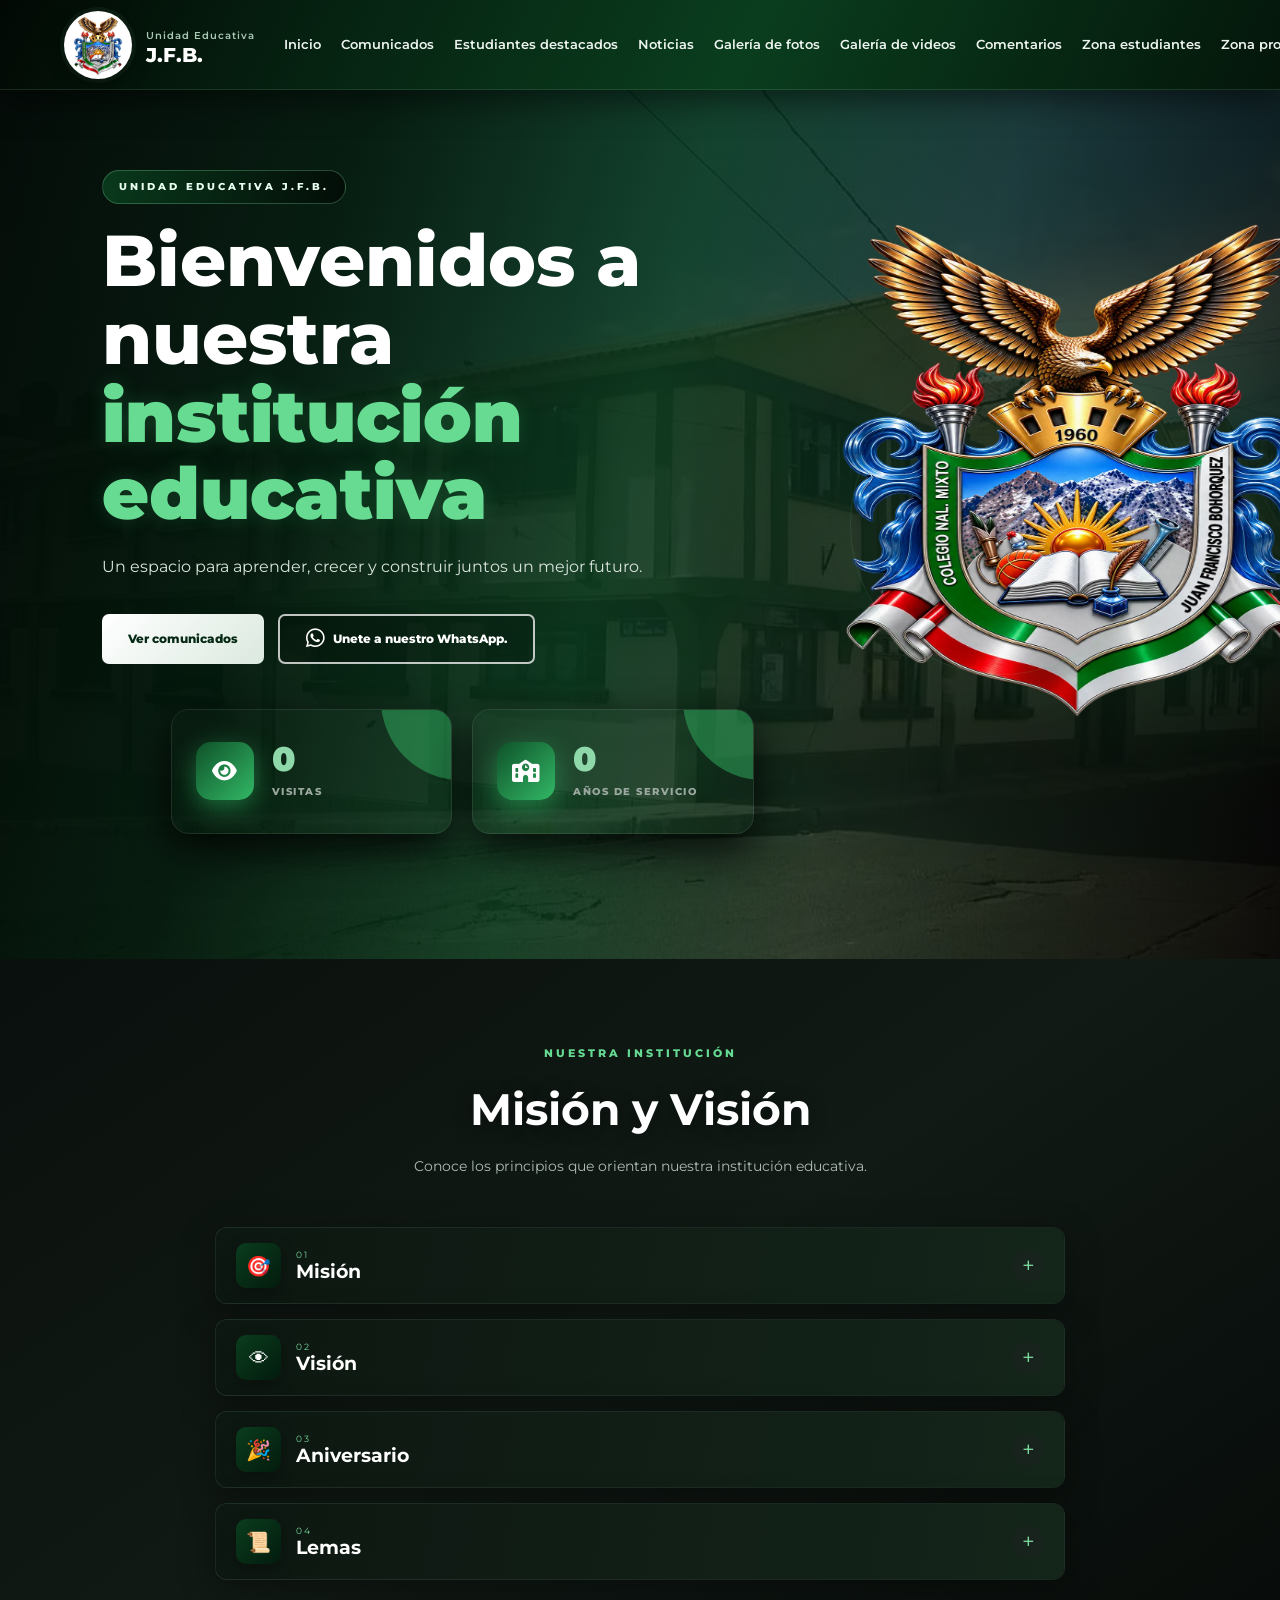
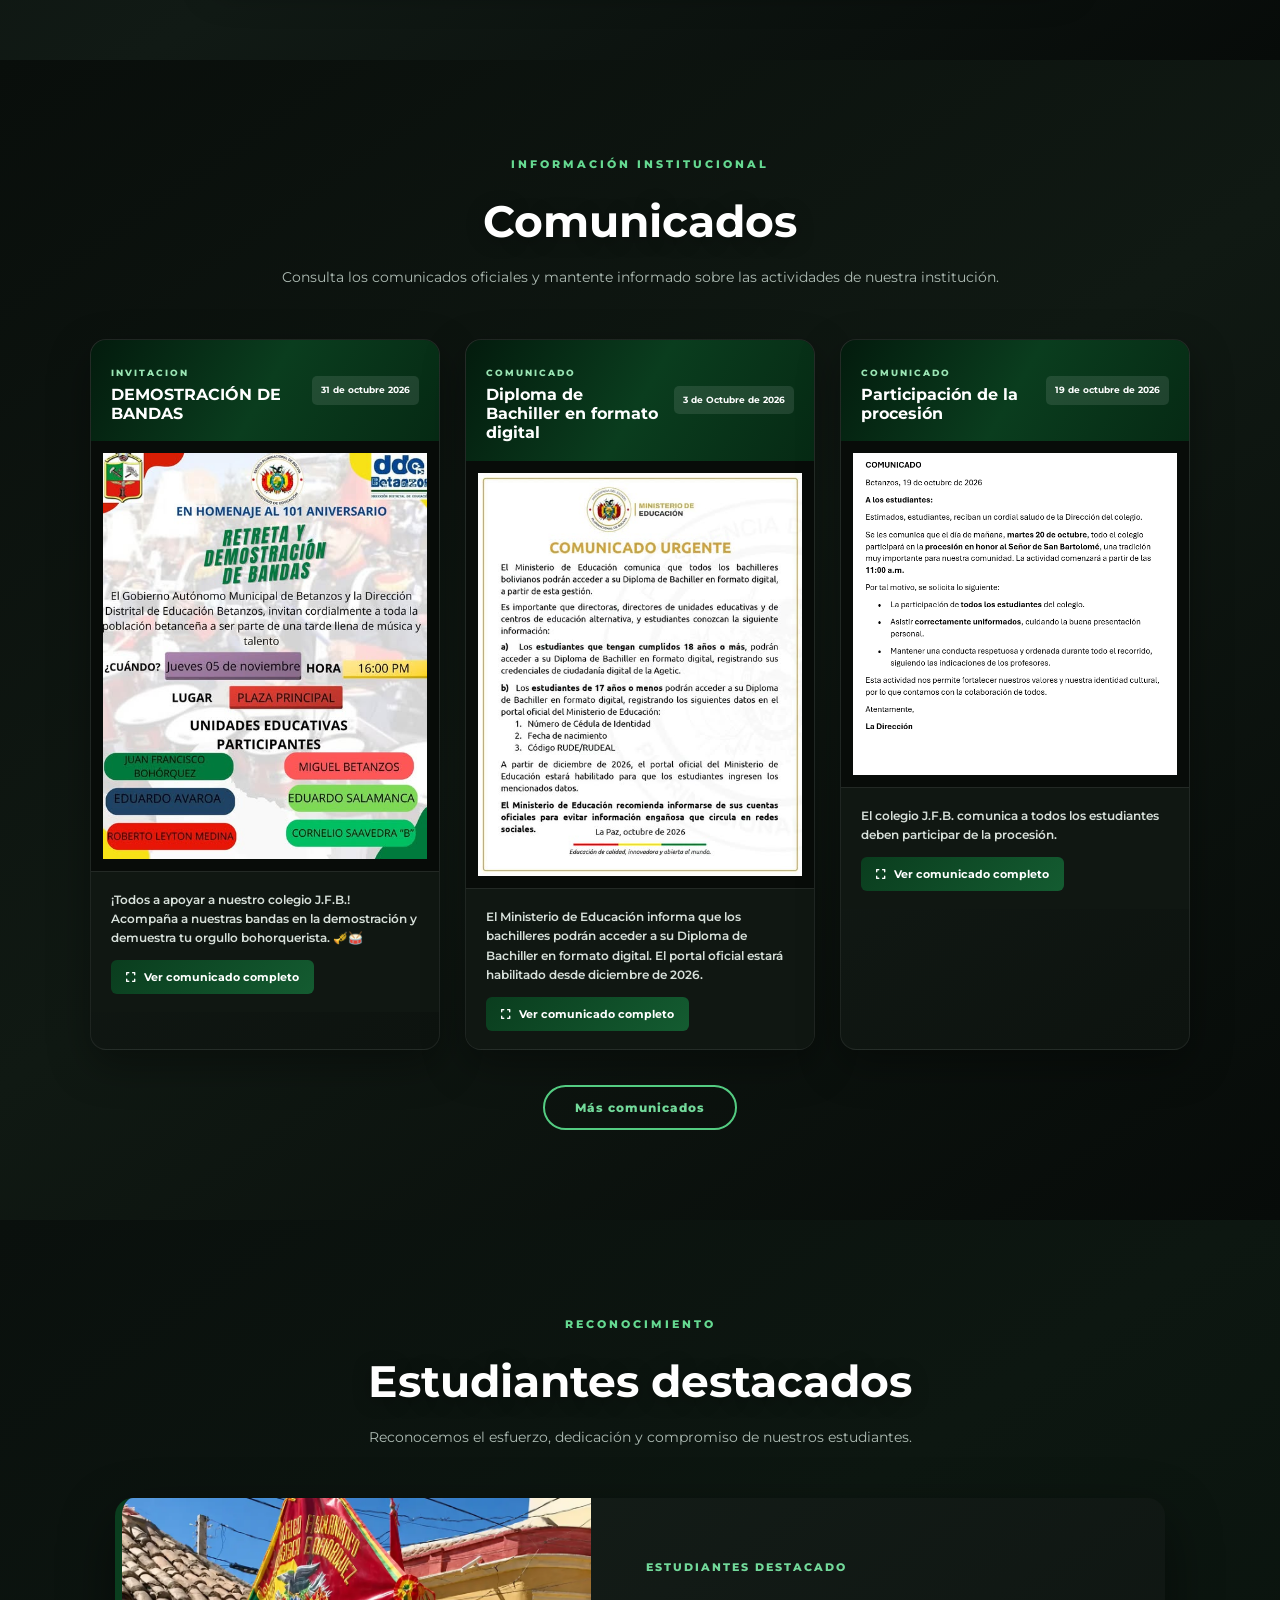
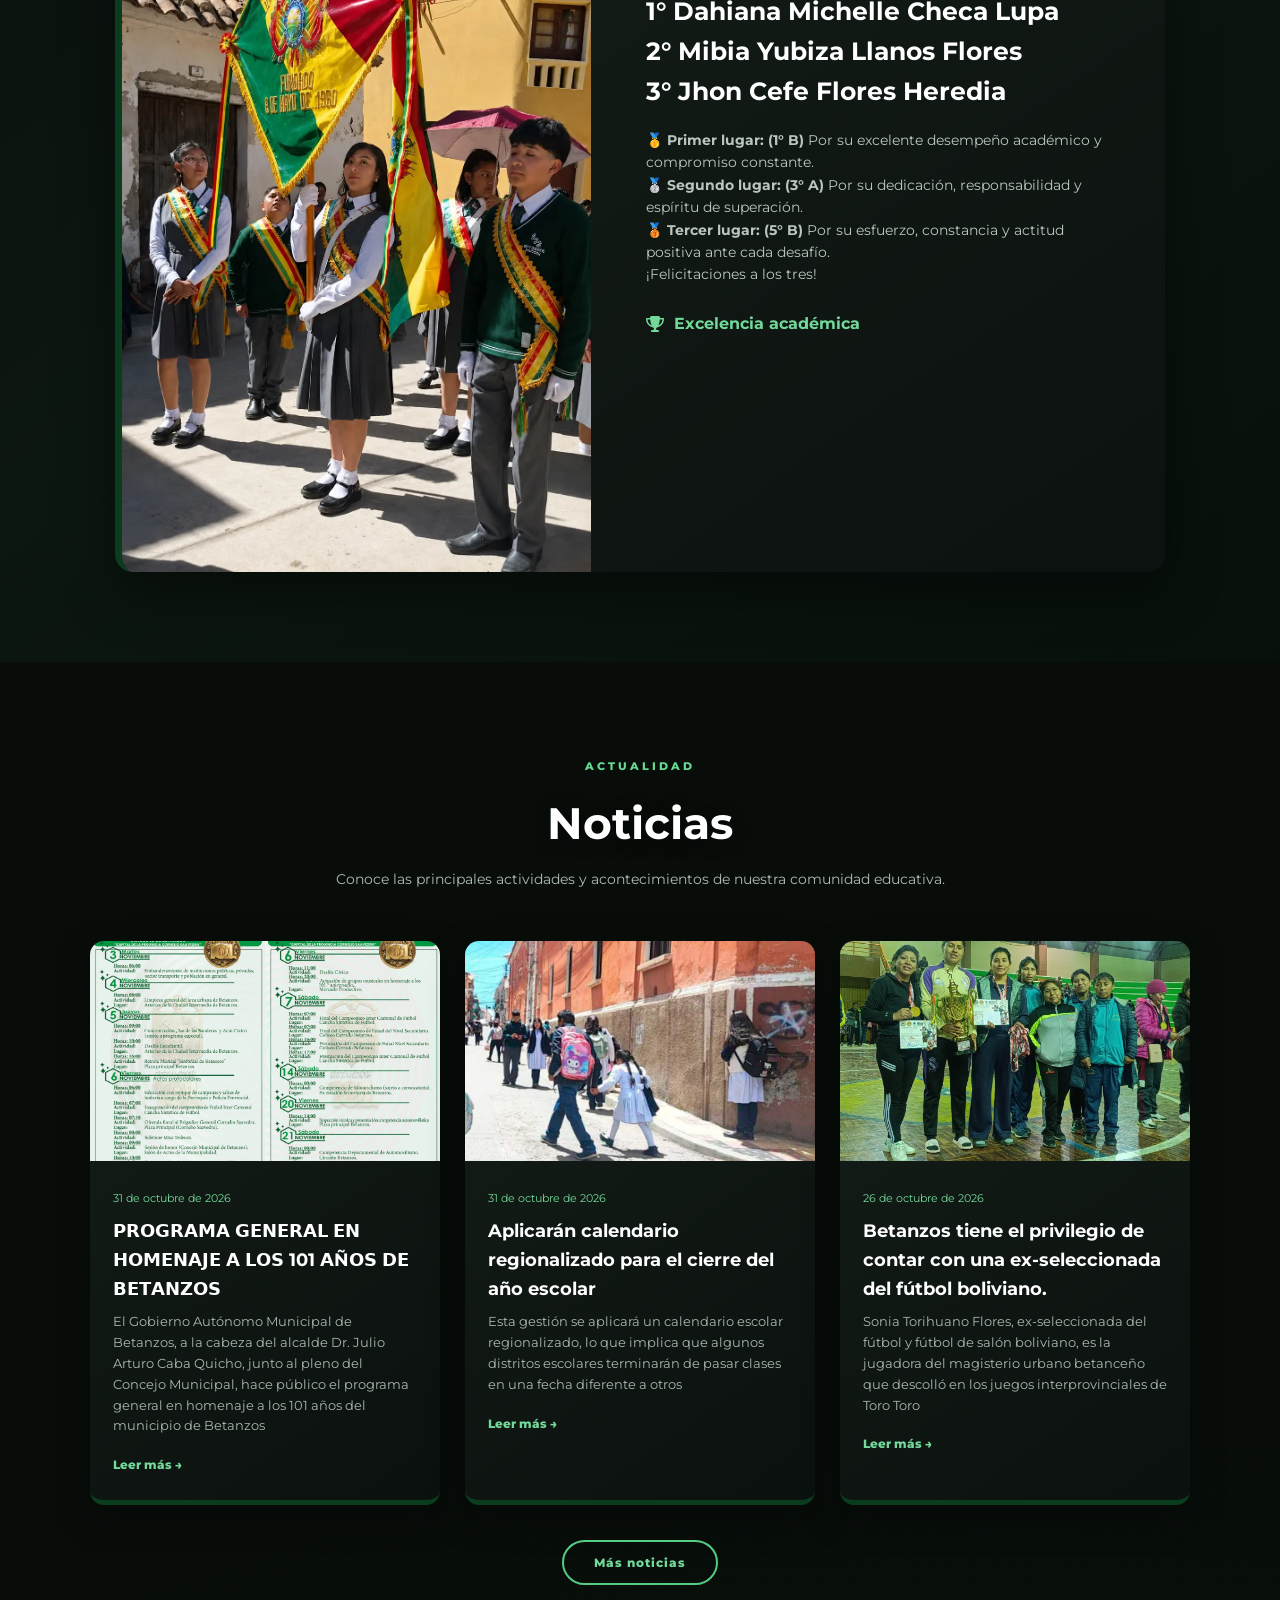
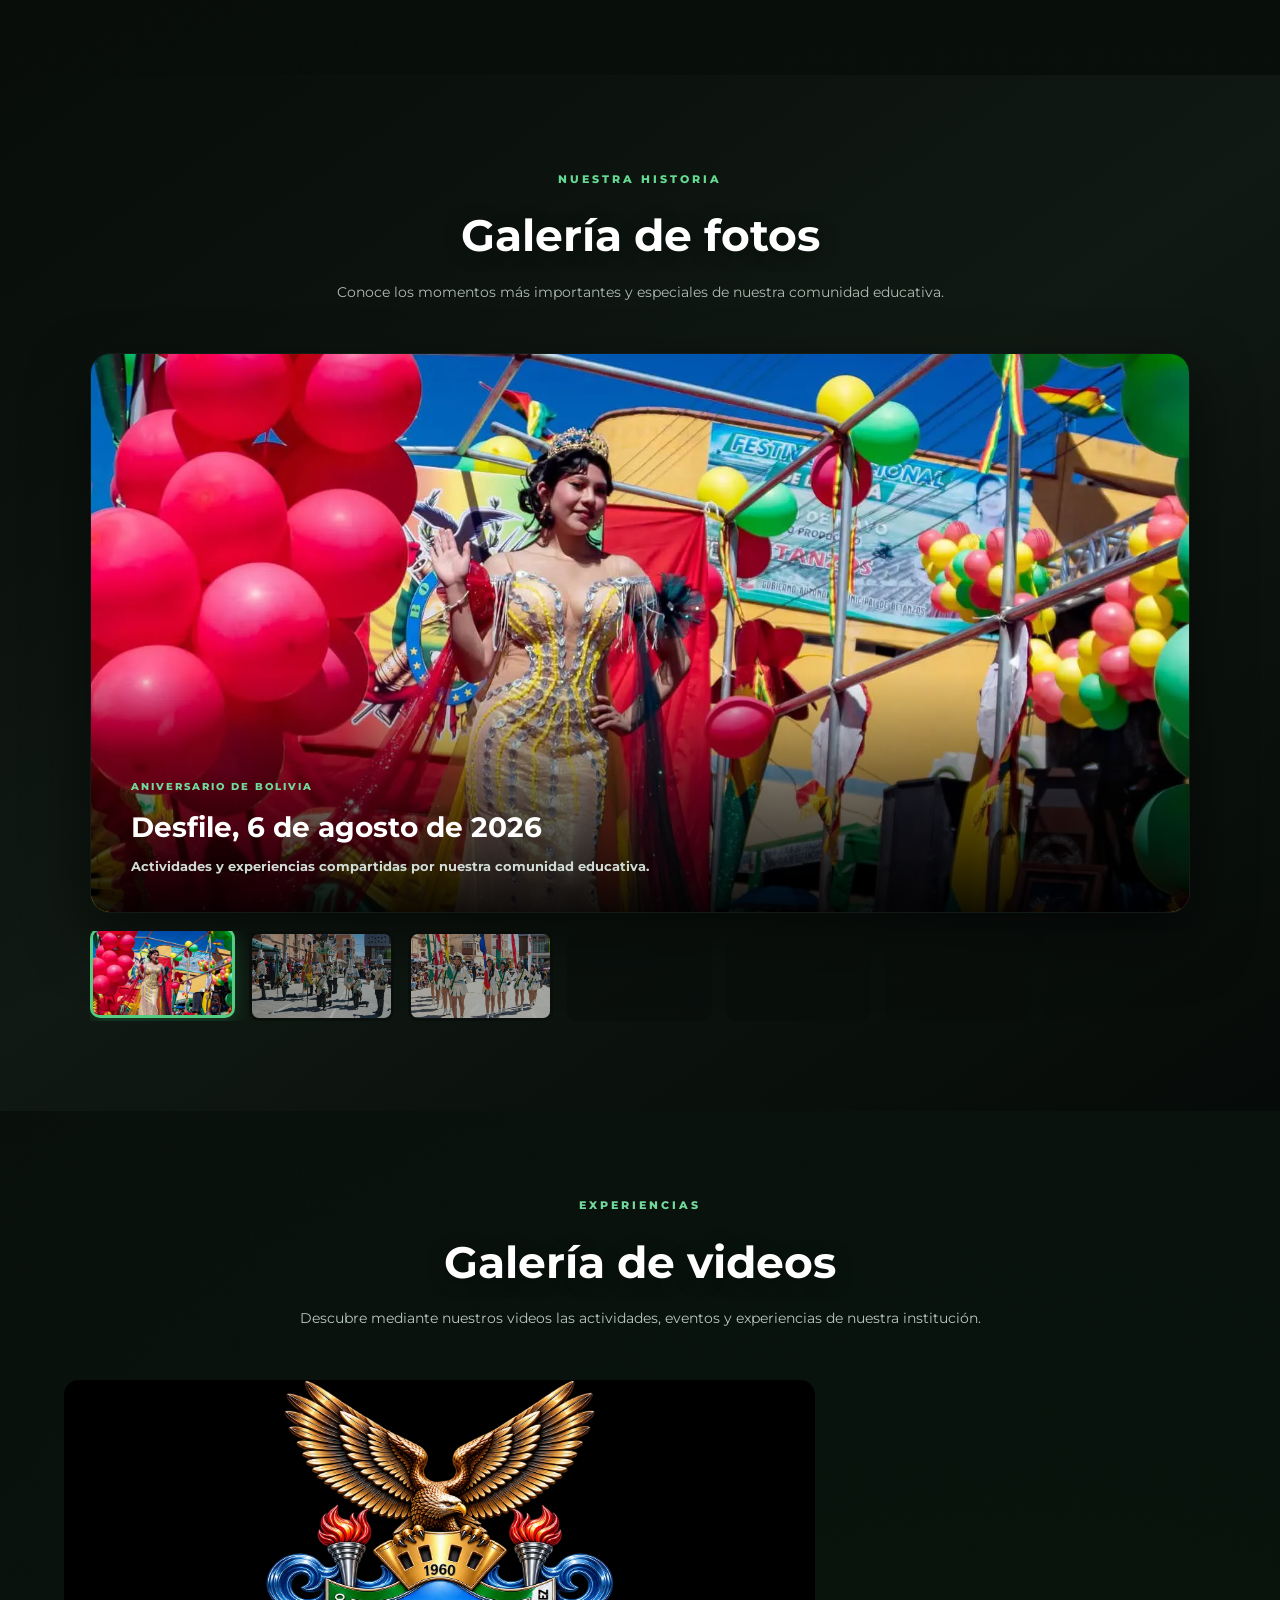
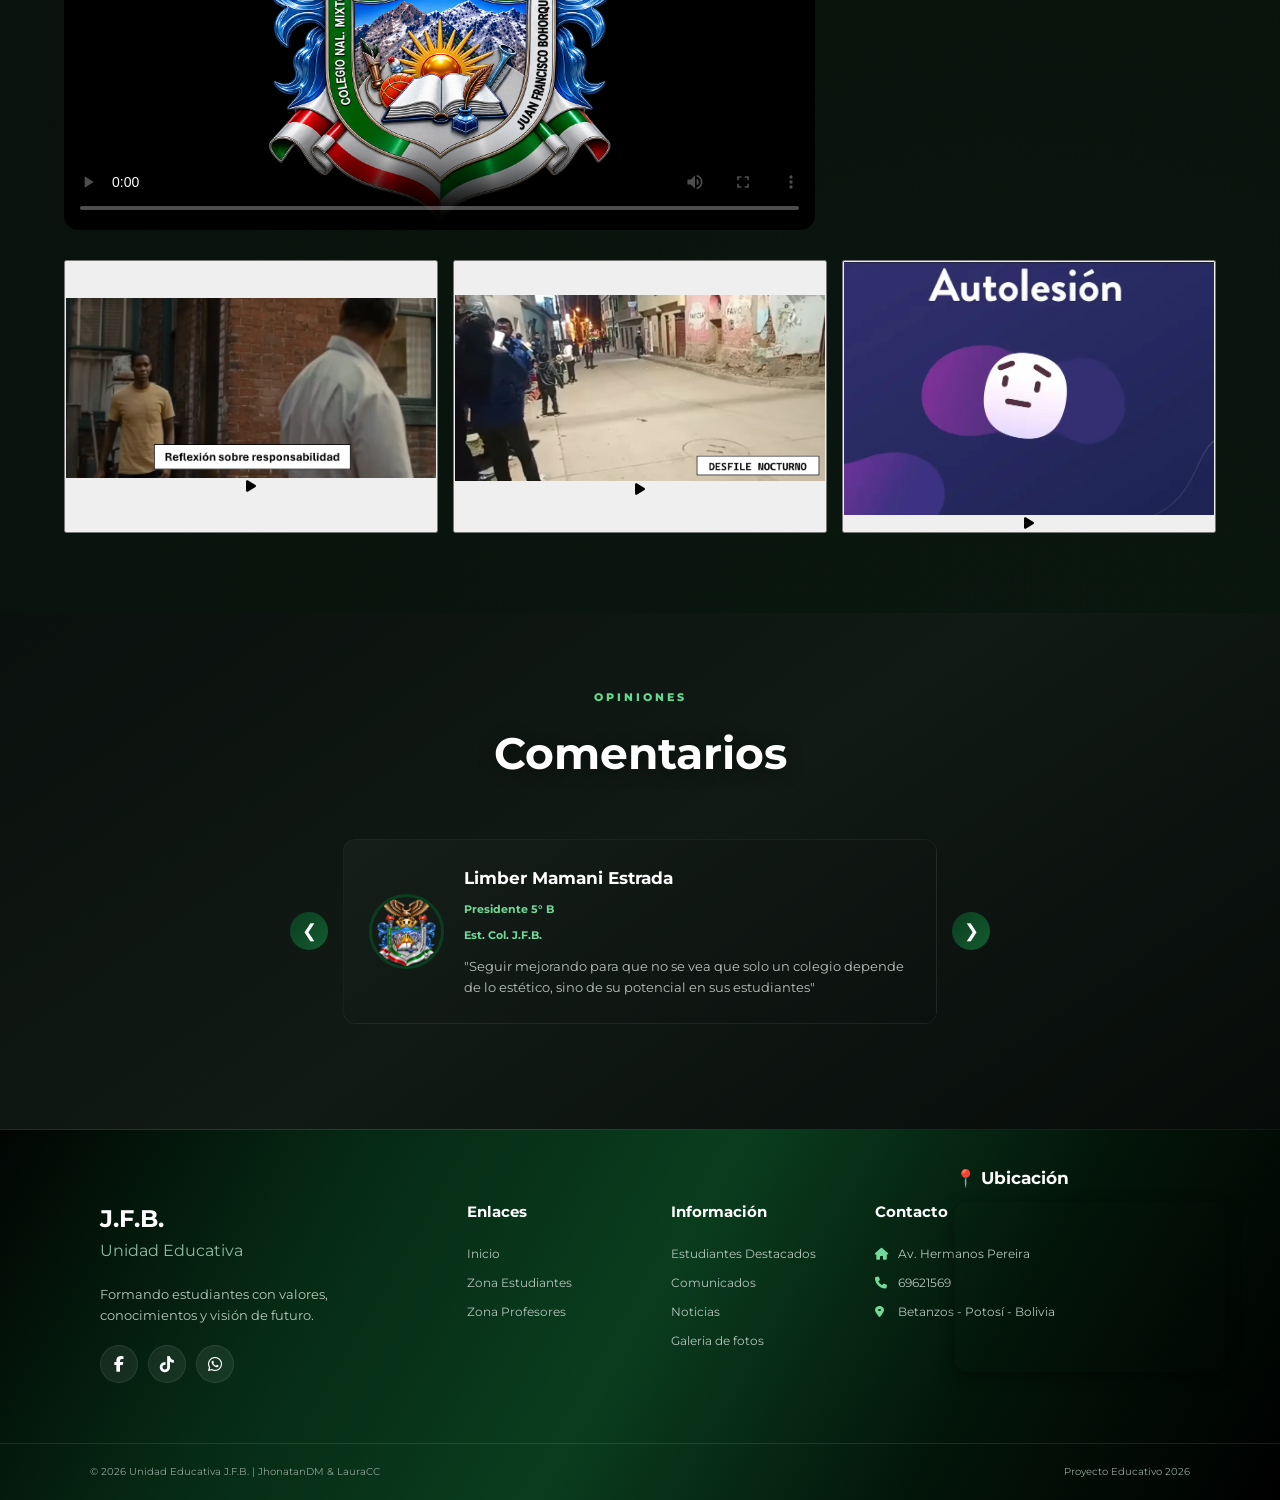
==== commit e33b8e8b: "nuevos cambios1" ====
--- a/index.html
+++ b/index.html
@@ -44,7 +44,6 @@
 <header 
     class="encabezado">
     <div class="encabezado-marca">
-
         <div class="encabezado-logo">
             <img
                 src="img/escudo-completo.png"
@@ -54,7 +53,6 @@
                 fetchpriority="high"
                 decoding="async">
         </div>
-
         <div class="encabezado-info">
             <p>Unidad Educativa</p>
             <h1>J.F.B.</h1>
@@ -1278,13 +1276,17 @@
 
 <!-- ================= JAVASCRIPT PRINCIPAL ================= -->
 <script type="module" src="script.js"></script>
-<script src="video-js/videos-data.js" defer></script>
-<script src="video-js/galeria-videos.js" defer></script>
-<script type="module" src="js/script.js"></script>
+<script src="Galeria videos/MODIFICAR-AQUI.js" defer></script>
+<script src="Galeria videos/no-tocar.js" defer></script>
 <script src="Comunicados/MODIFICAR-AQUI.js" defer></script>
+<script src="Comunicados/no-tocar.js" defer></script>
 <script src="Noticias/MODIFICAR-AQUI.js" defer></script>
 <script src="Noticias/no-tocar.js" defer></script>
-<script src="Comunicados/no-tocar.js" defer></script>
+<script src="Galeria fotos/MODIFICAR-AQUI.js" defer></script>
+<script src="Galeria fotos/no-tocar.js" defer></script>
+<script src="Comentarios/MODIFICAR-AQUI.js" defer></script>
+<script src="Comentarios/no-tocar.js" defer></script>
+
 
 <!-- ================= SCROLL REVEAL ================= -->
 <script>
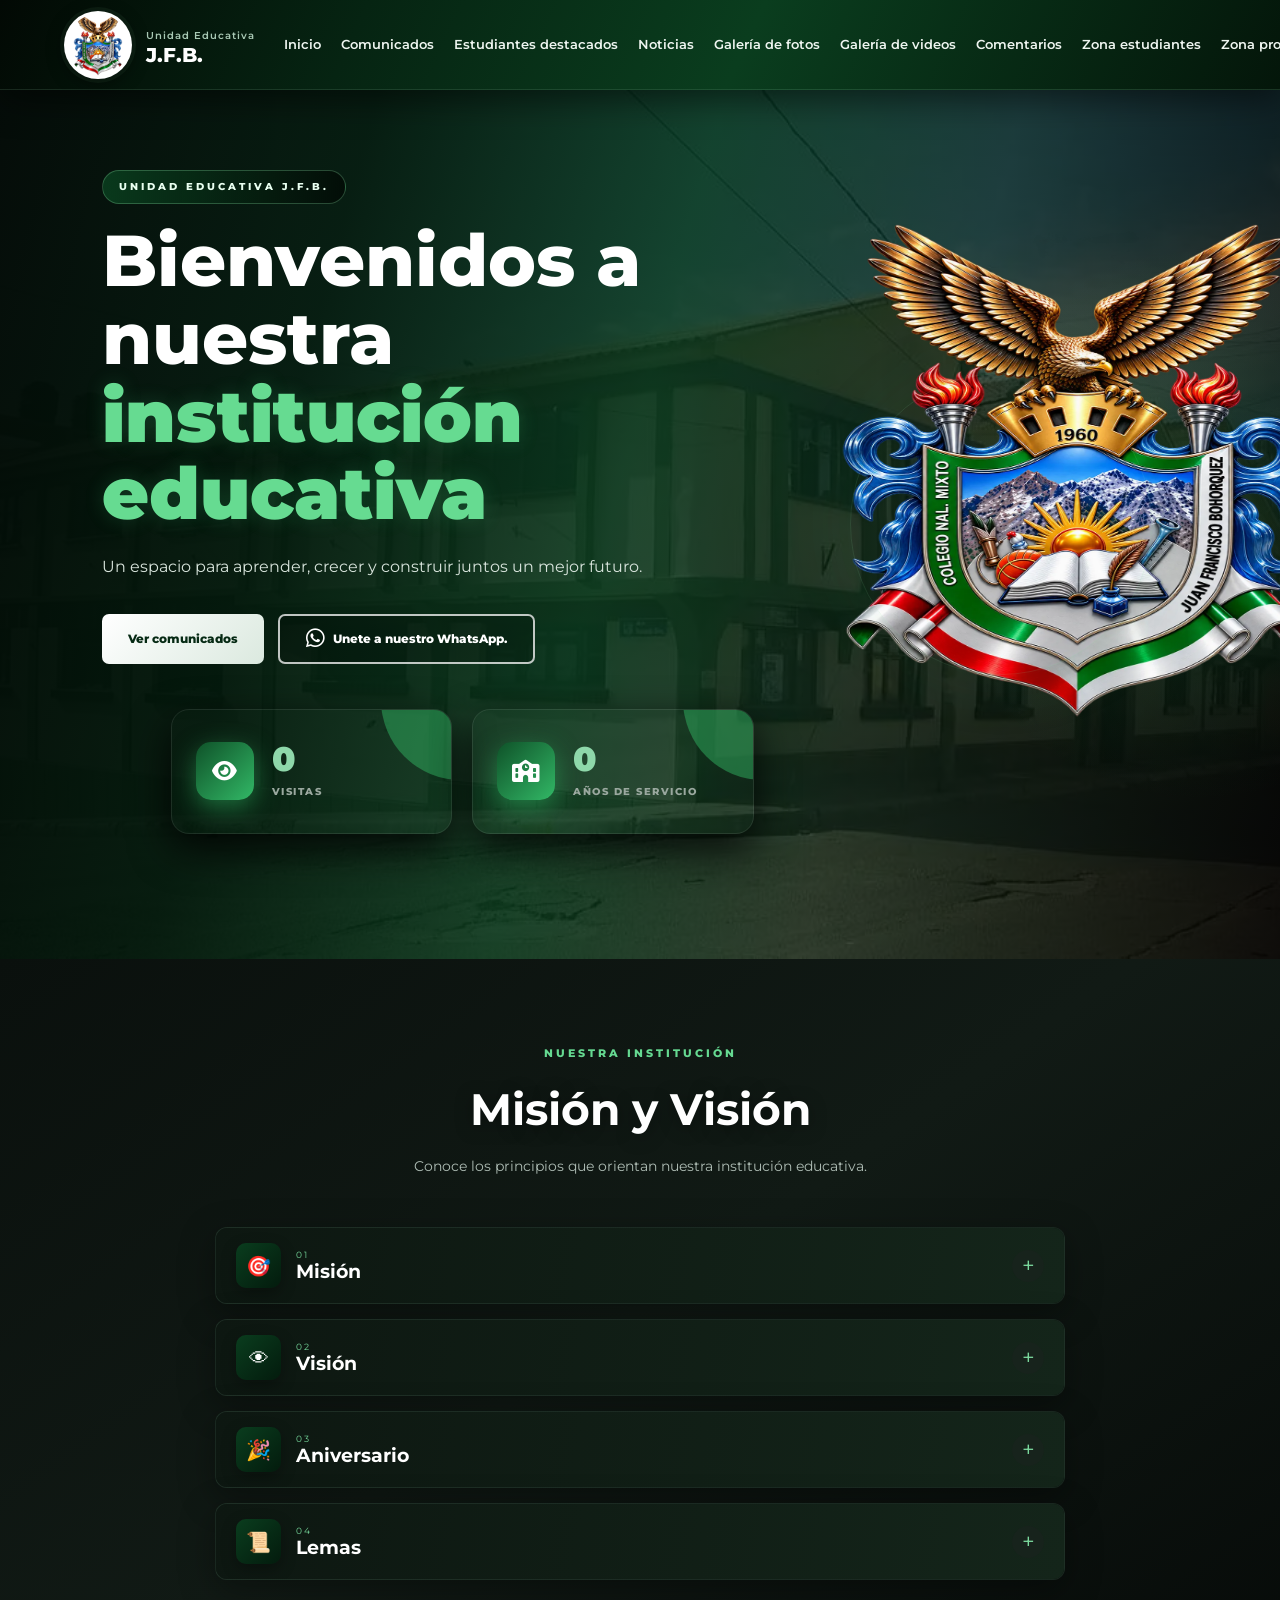
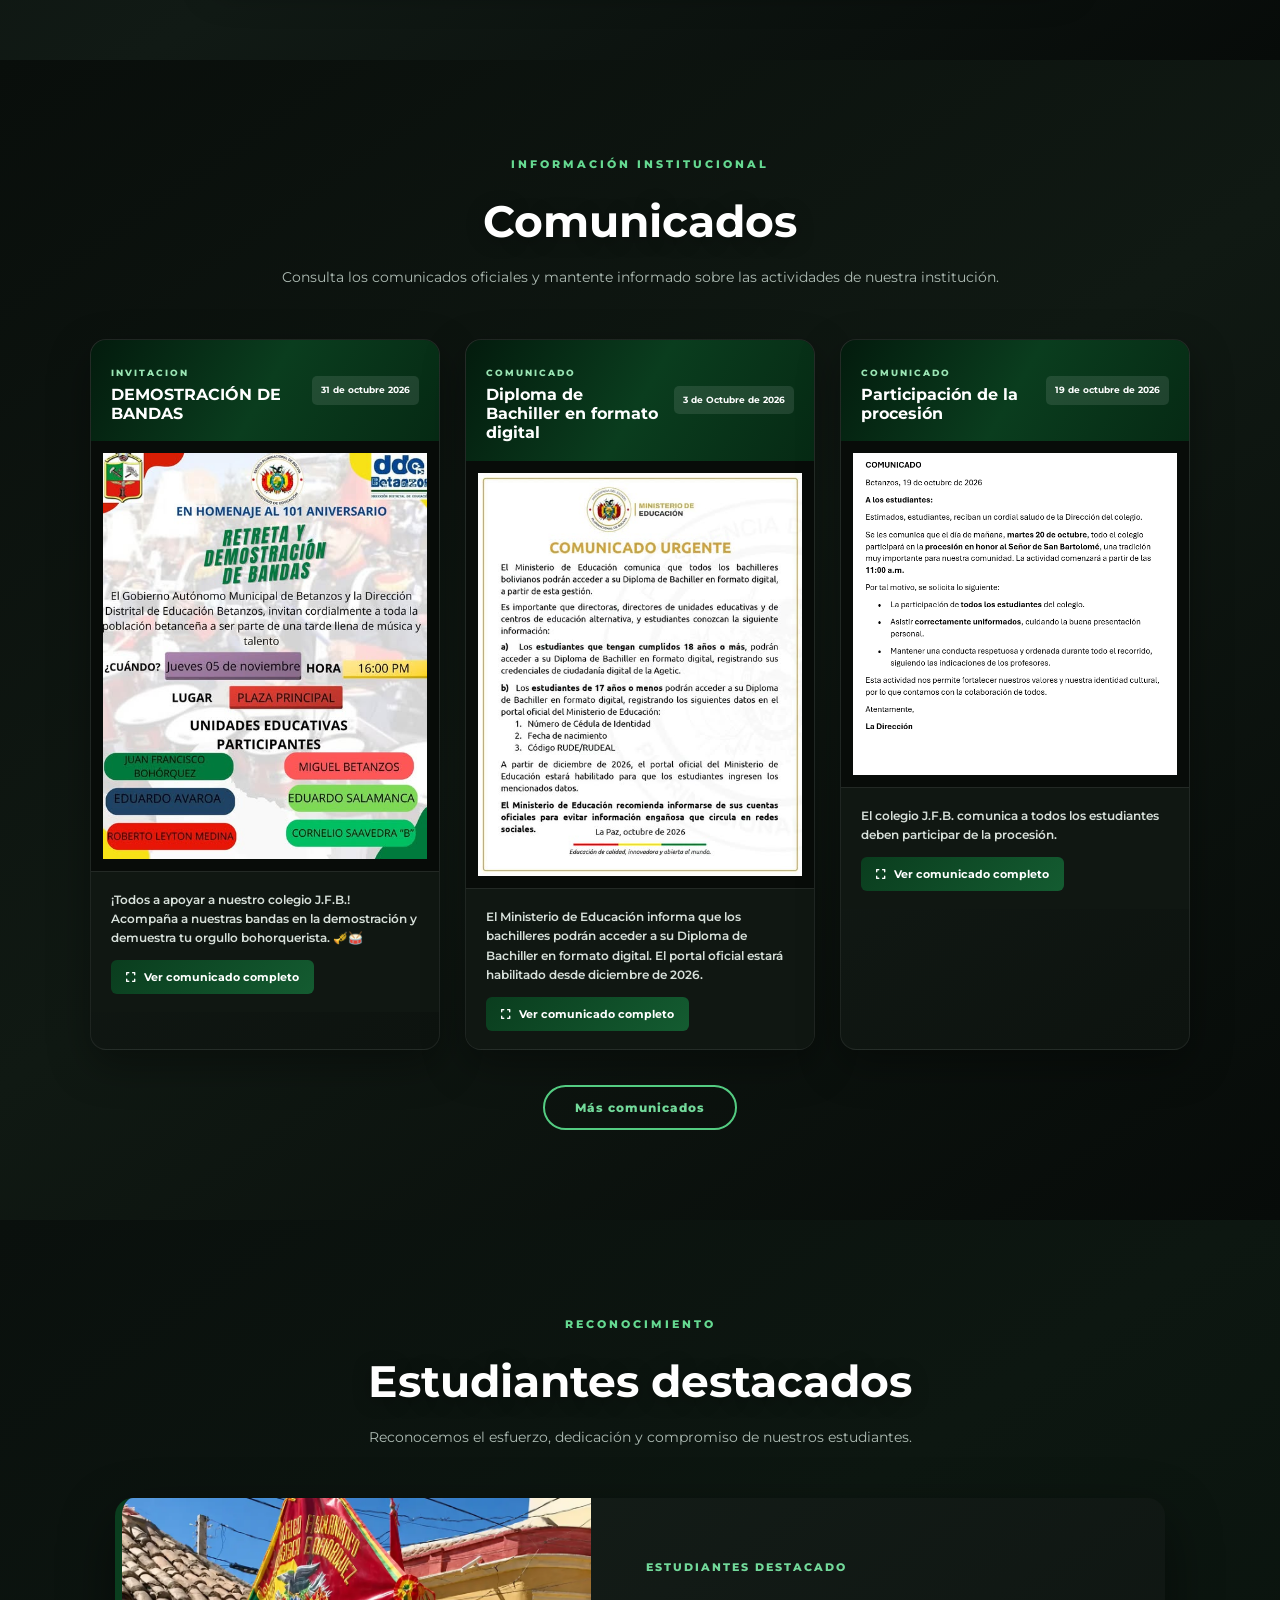
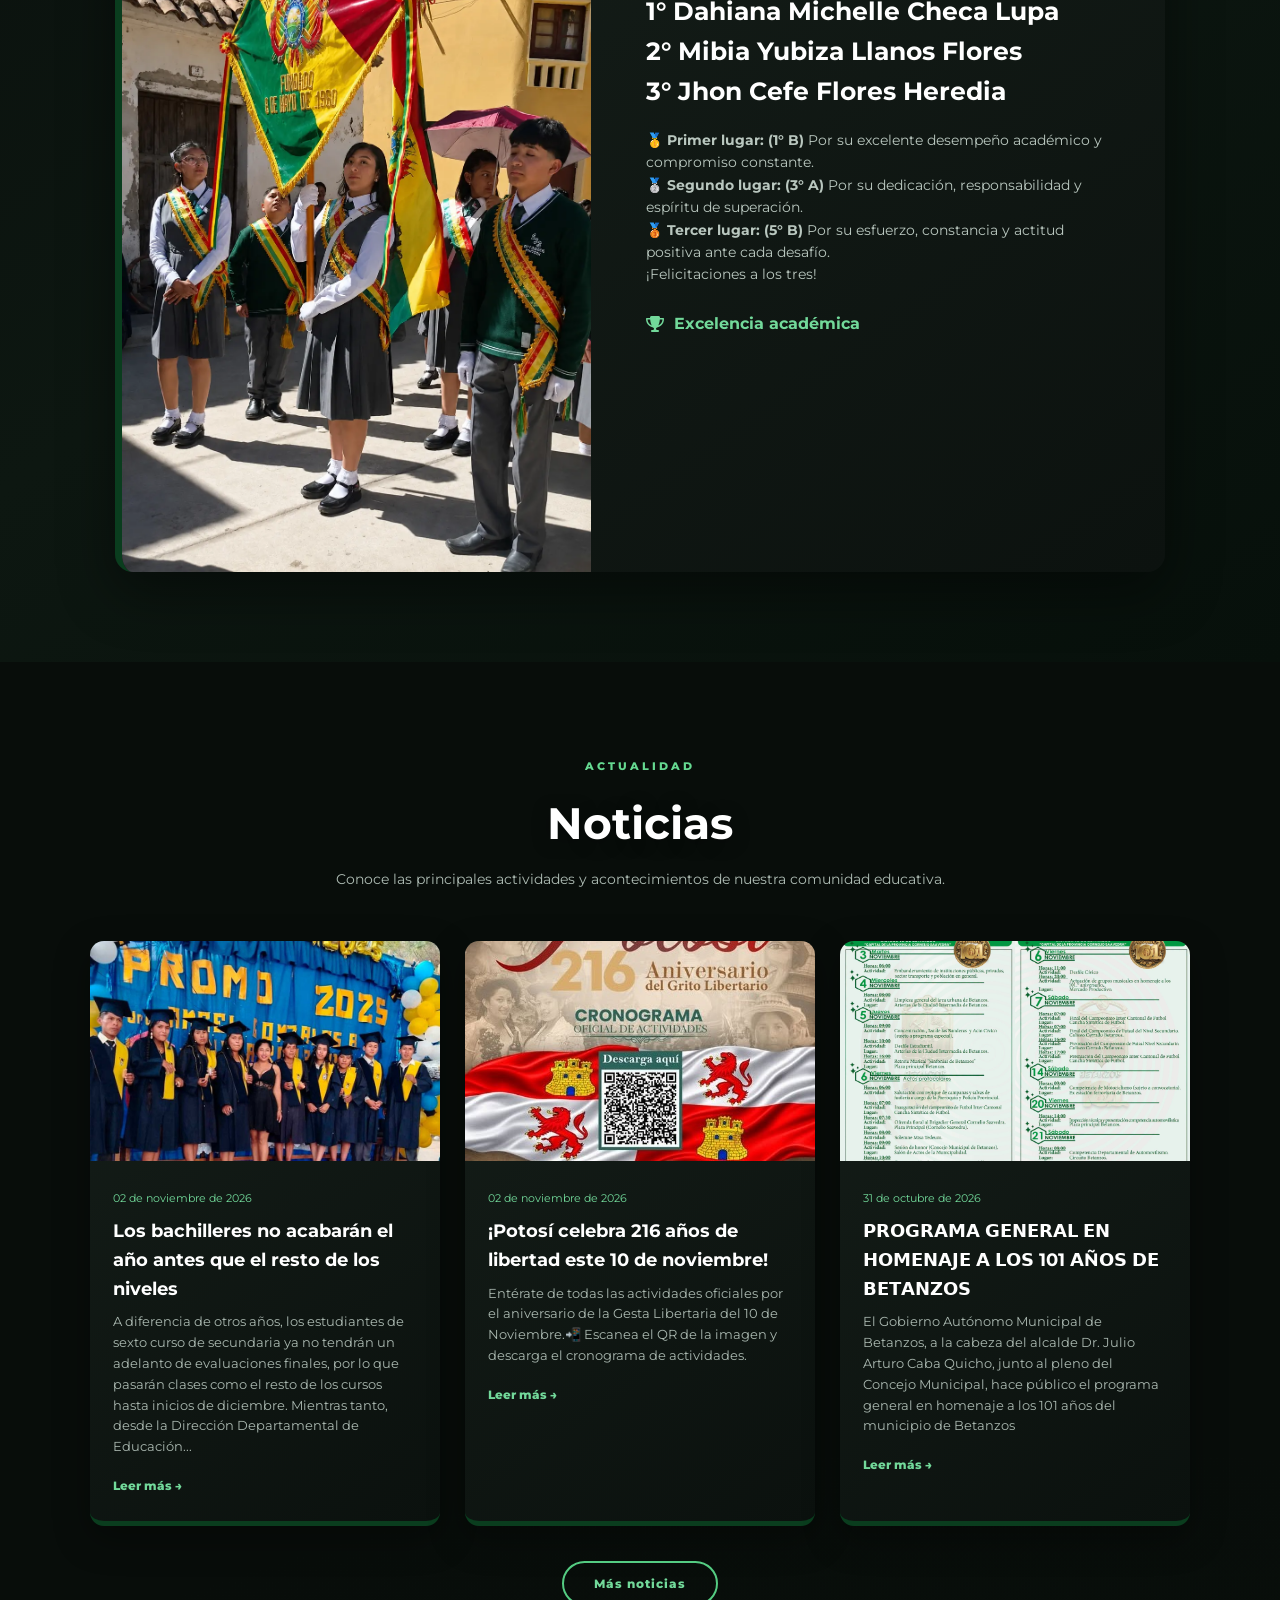
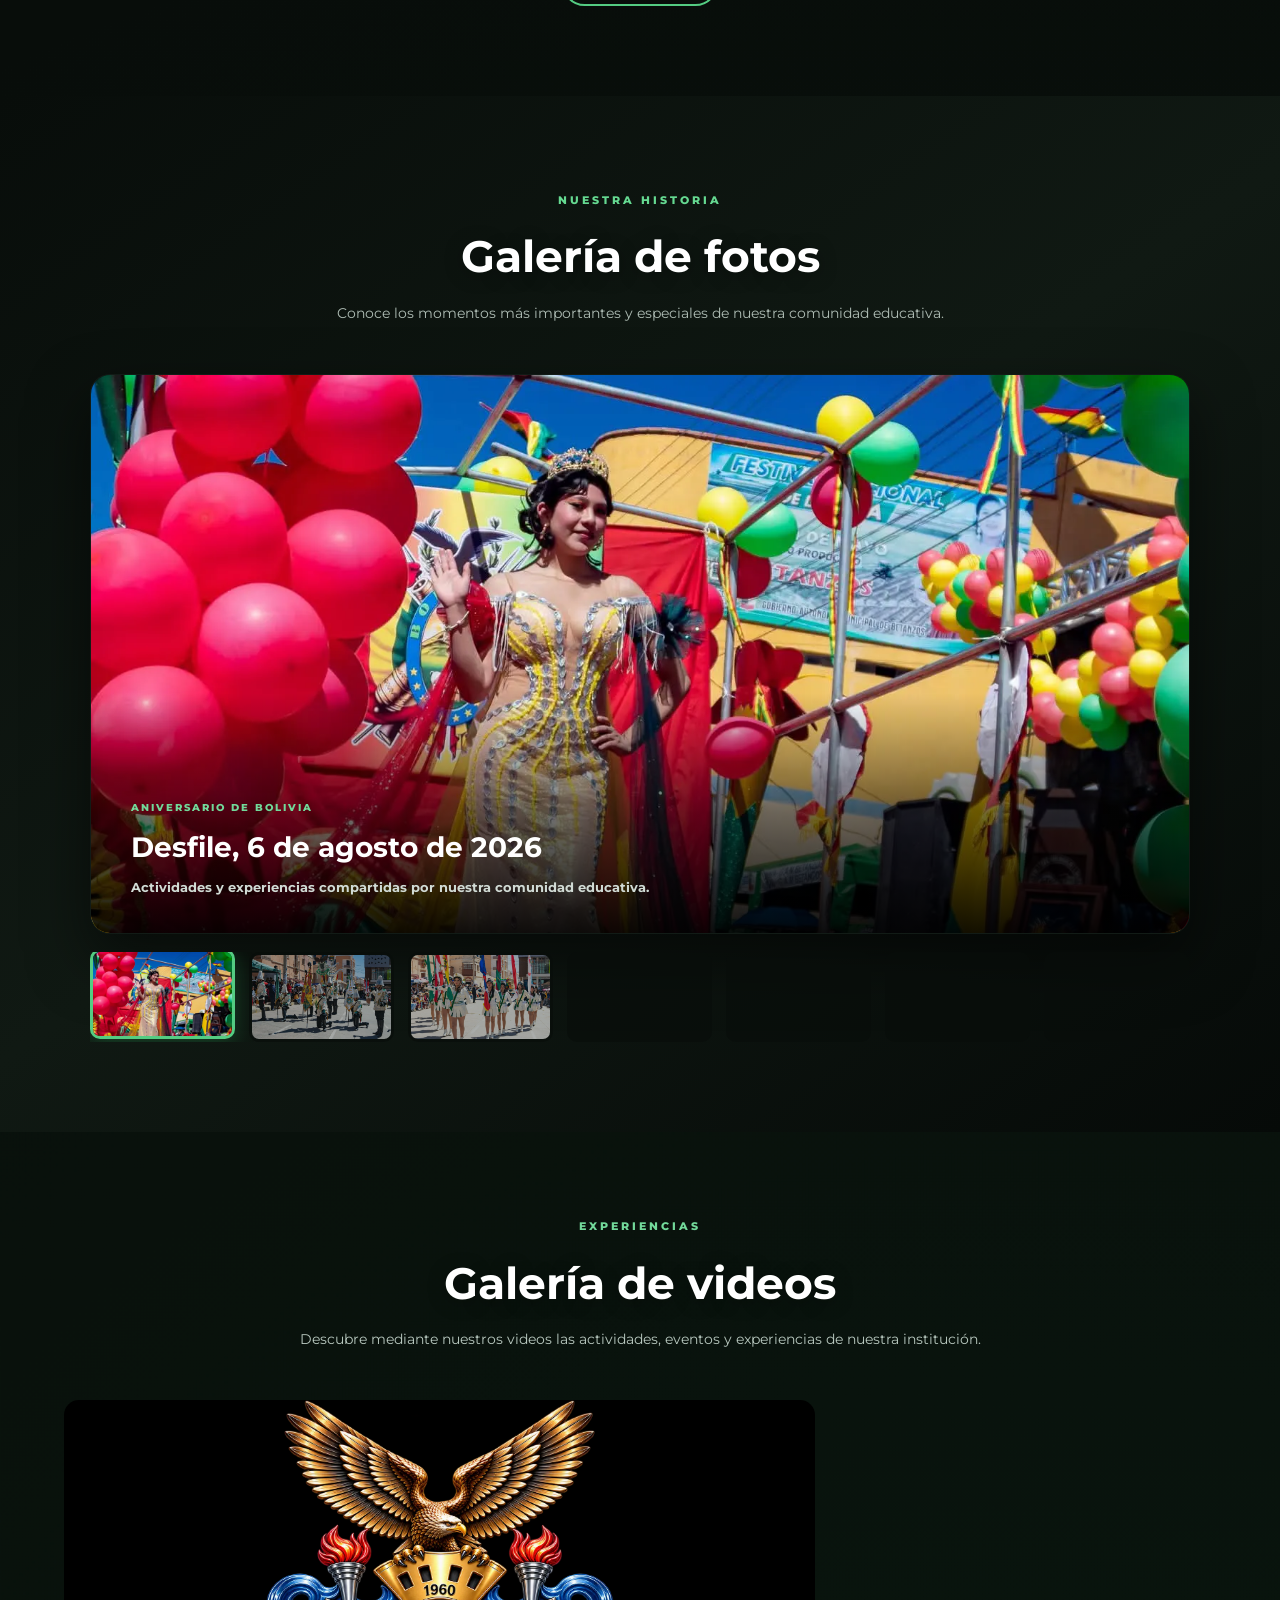
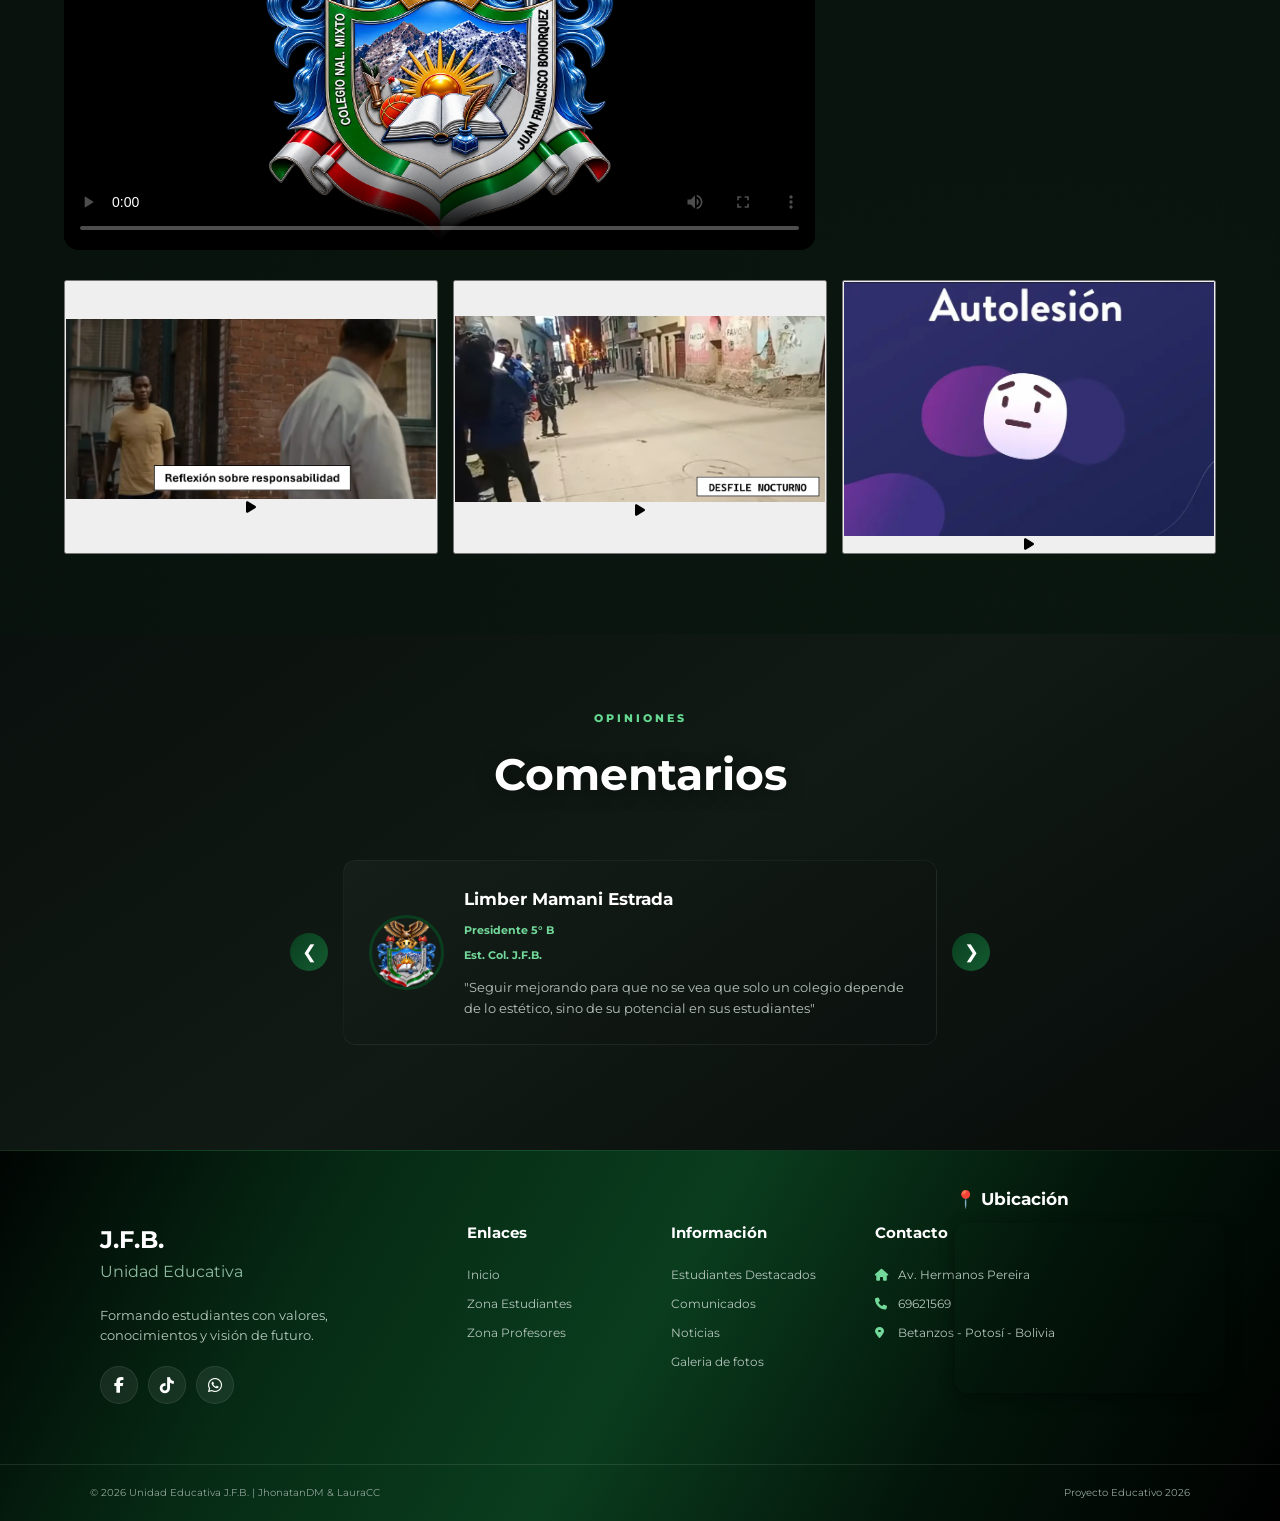
==== commit 6aeb9659: "modificaciones" ====
--- a/index.html
+++ b/index.html
@@ -1275,17 +1275,28 @@
 </button>
 
 <!-- ================= JAVASCRIPT PRINCIPAL ================= -->
-<script type="module" src="script.js"></script>
-<script src="Galeria videos/MODIFICAR-AQUI.js" defer></script>
-<script src="Galeria videos/no-tocar.js" defer></script>
-<script src="Comunicados/MODIFICAR-AQUI.js" defer></script>
-<script src="Comunicados/no-tocar.js" defer></script>
-<script src="Noticias/MODIFICAR-AQUI.js" defer></script>
-<script src="Noticias/no-tocar.js" defer></script>
-<script src="Galeria fotos/MODIFICAR-AQUI.js" defer></script>
-<script src="Galeria fotos/no-tocar.js" defer></script>
-<script src="Comentarios/MODIFICAR-AQUI.js" defer></script>
-<script src="Comentarios/no-tocar.js" defer></script>
+ <section>
+    <script type="module" src="script.js"></script>
+
+    <script src="--modificar/galeria-videos.js" defer></script>
+    <script src="Galeria videos/no-tocar.js" defer></script>
+
+    <script src="--modificar/galeria-fotos.js" defer></script>
+    <script src="Galeria fotos/no-tocar.js" defer></script>
+
+    <script src="--modificar/comunicados.js" defer></script>
+    <script src="Comunicados/no-tocar.js" defer></script>
+
+    <script src="--modificar/noticias.js" defer></script>
+    <script src="Noticias/no-tocar.js" defer></script>
+
+    <script src="Galeria fotos/MODIFICAR-AQUI.js" defer></script>
+    <script src="Galeria fotos/no-tocar.js" defer></script>
+
+    <script src="--modificar/comentario.js" defer></script>
+    <script src="Comentarios/no-tocar.js" defer></script>
+
+</section>
 
 
 <!-- ================= SCROLL REVEAL ================= -->
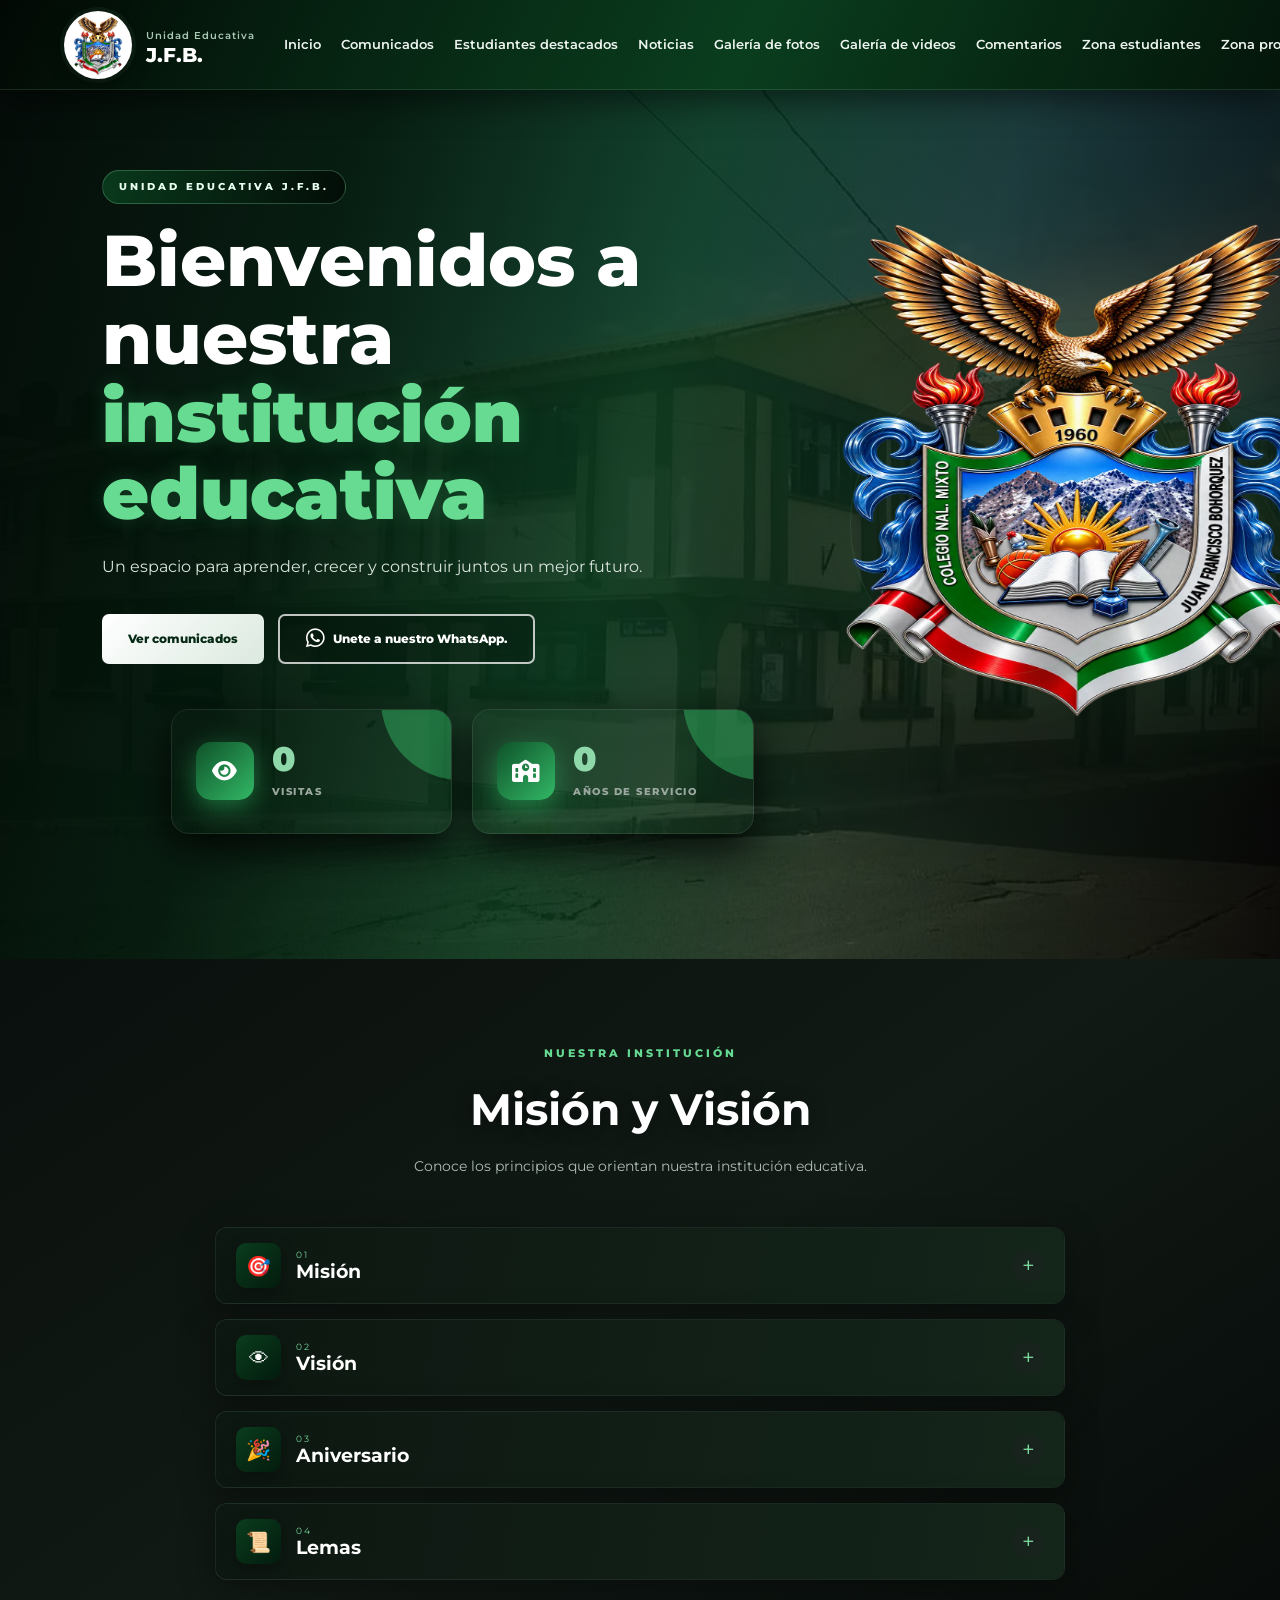
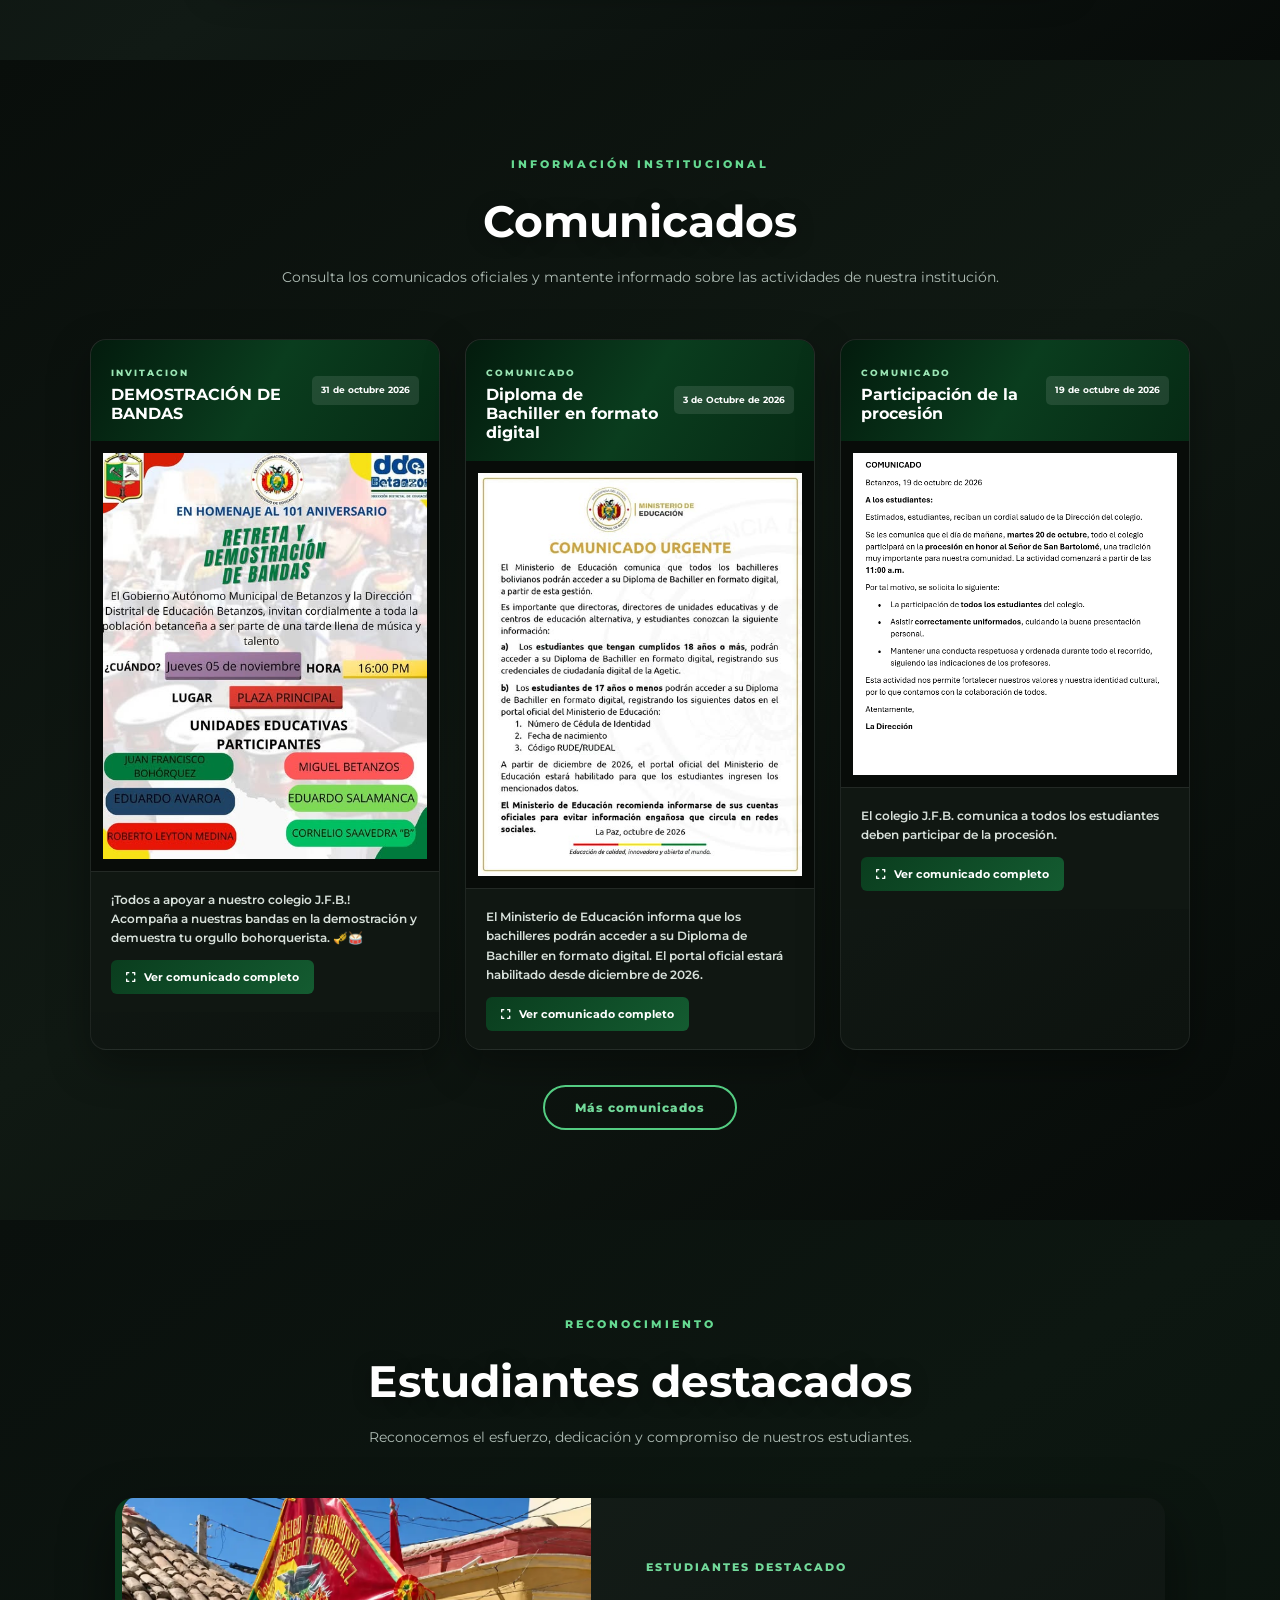
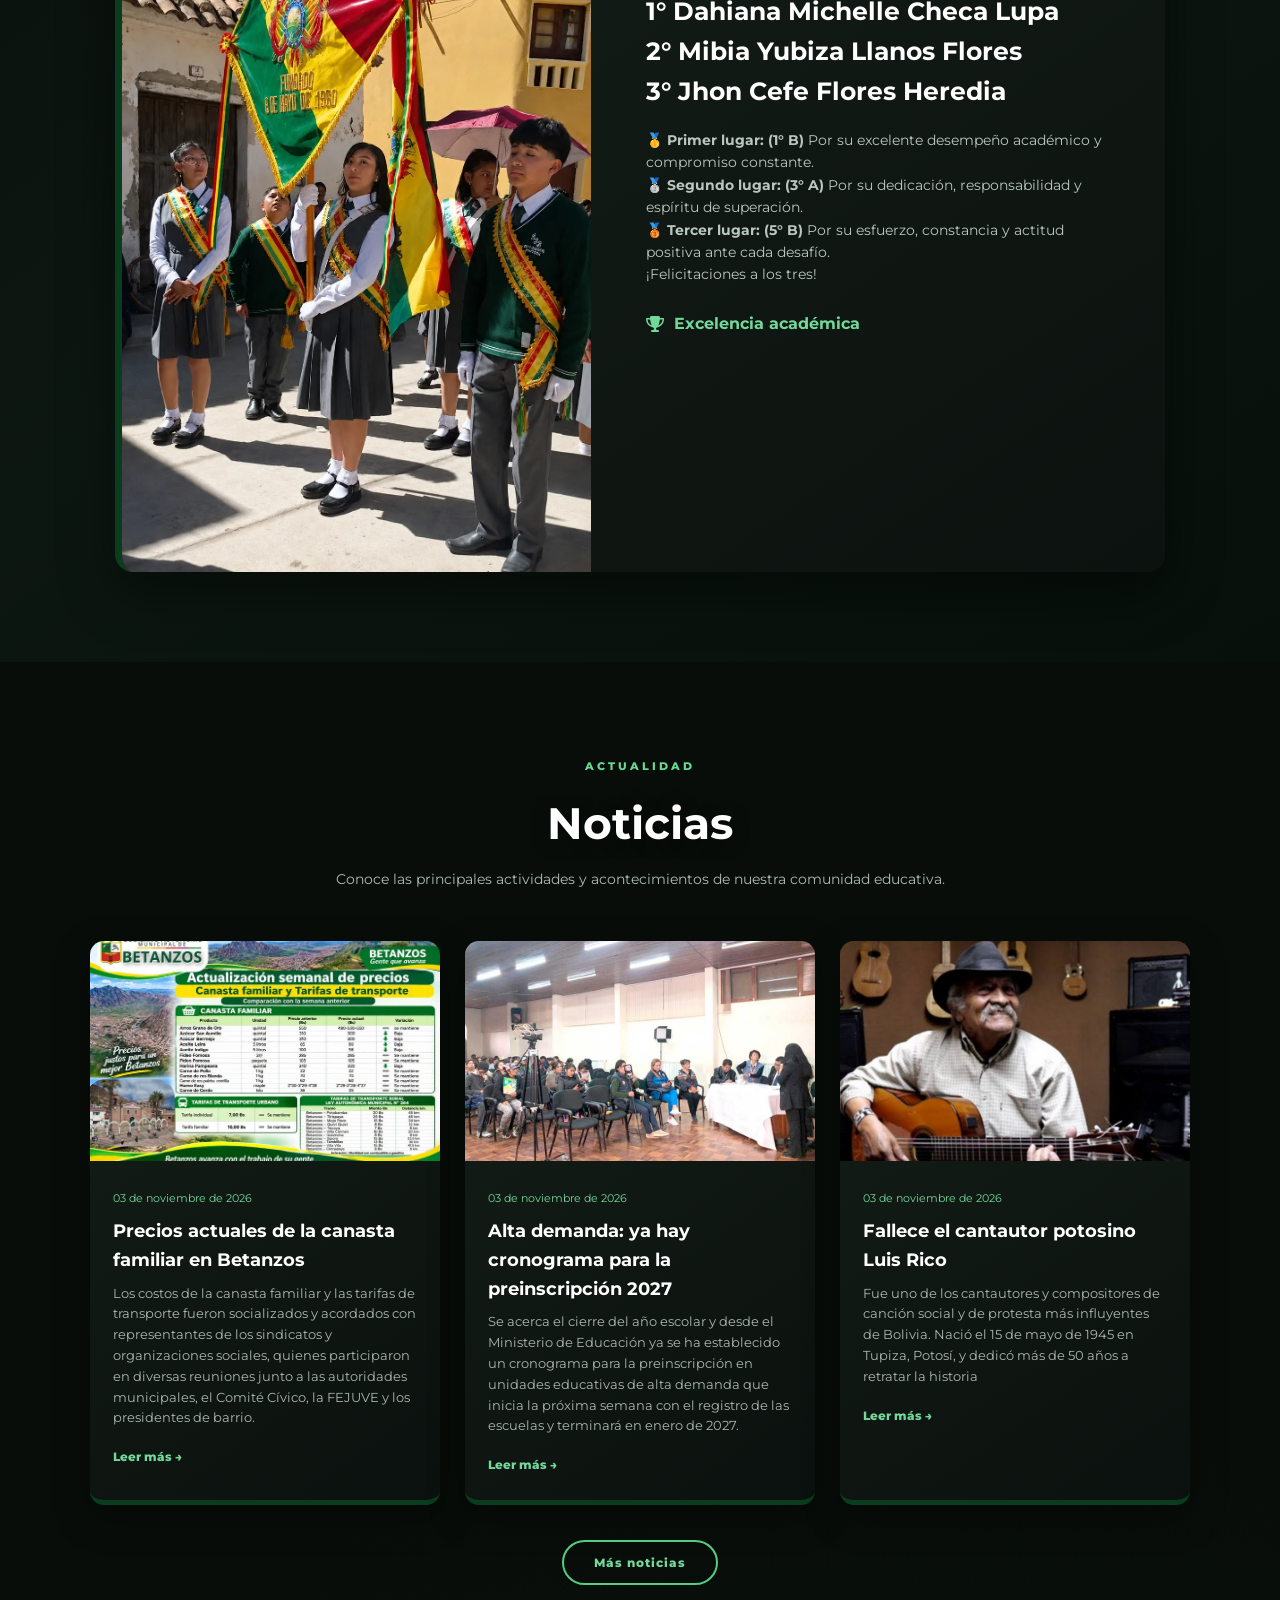
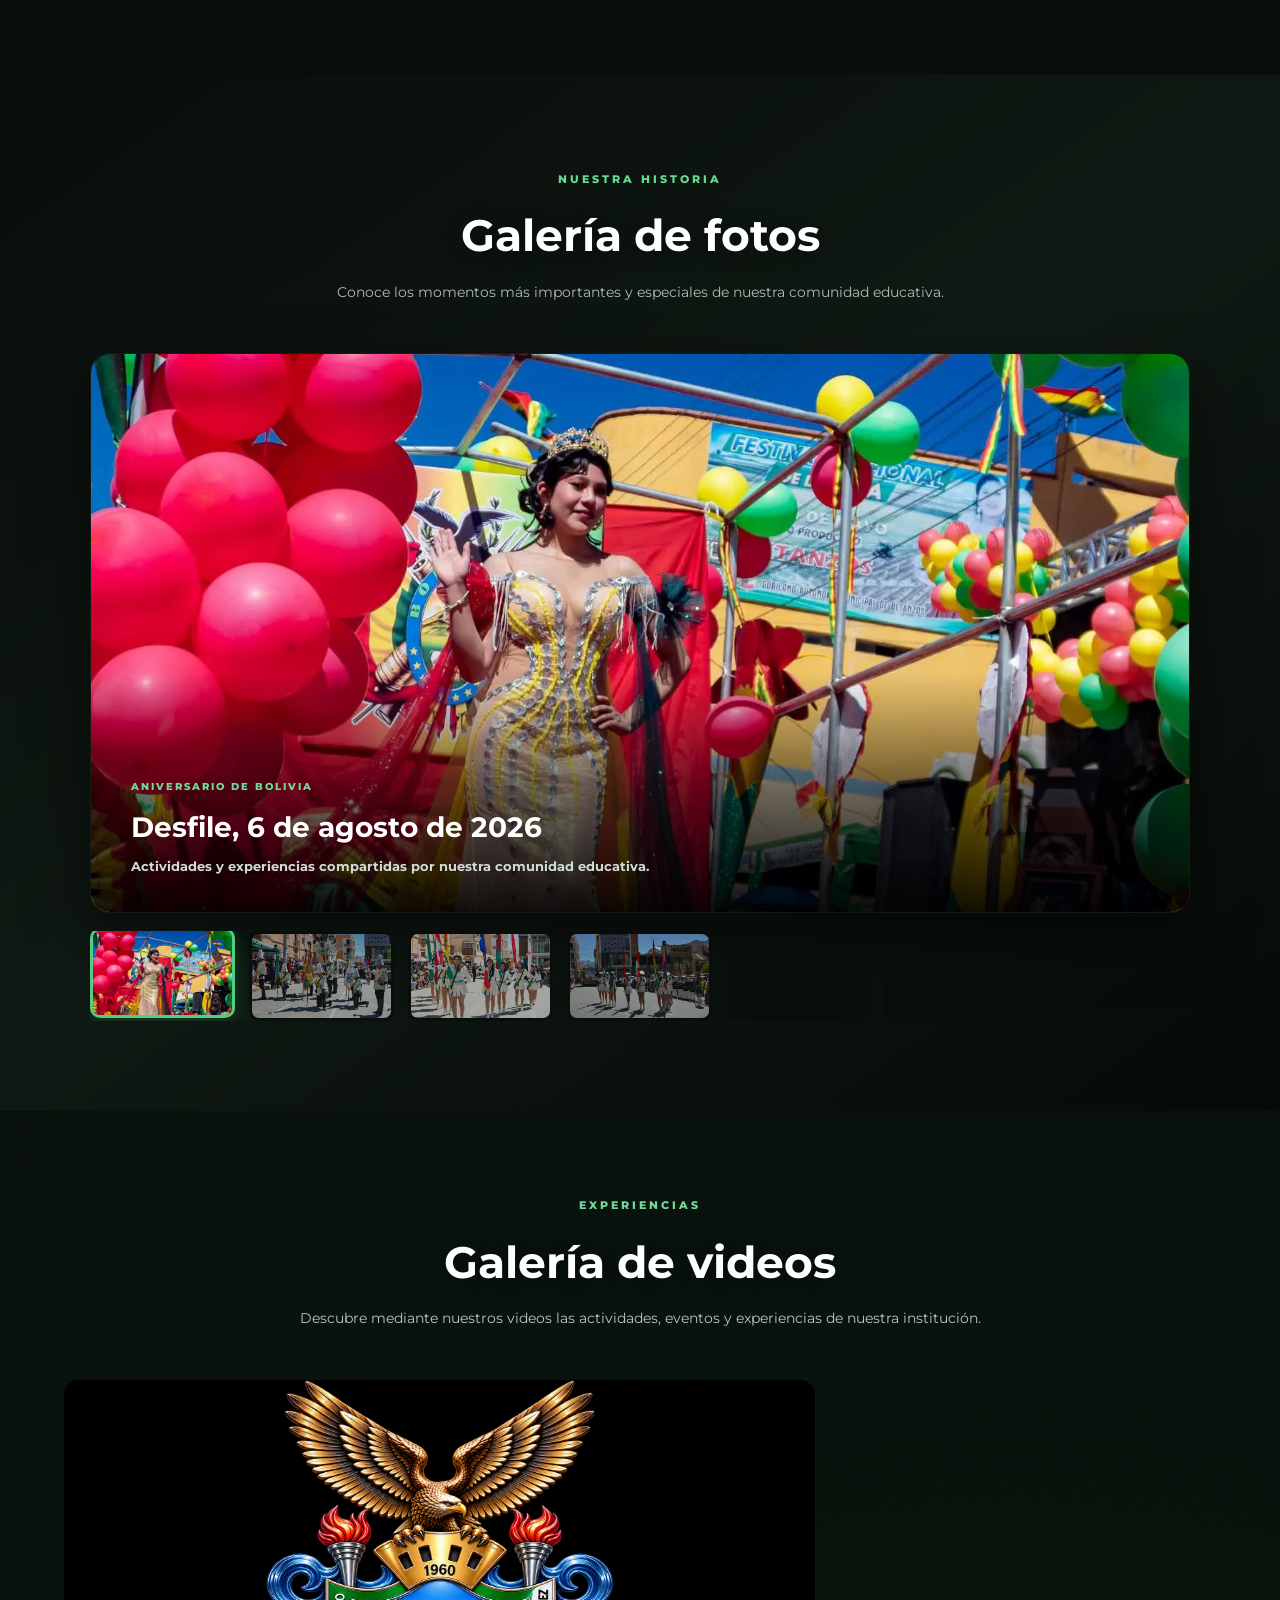
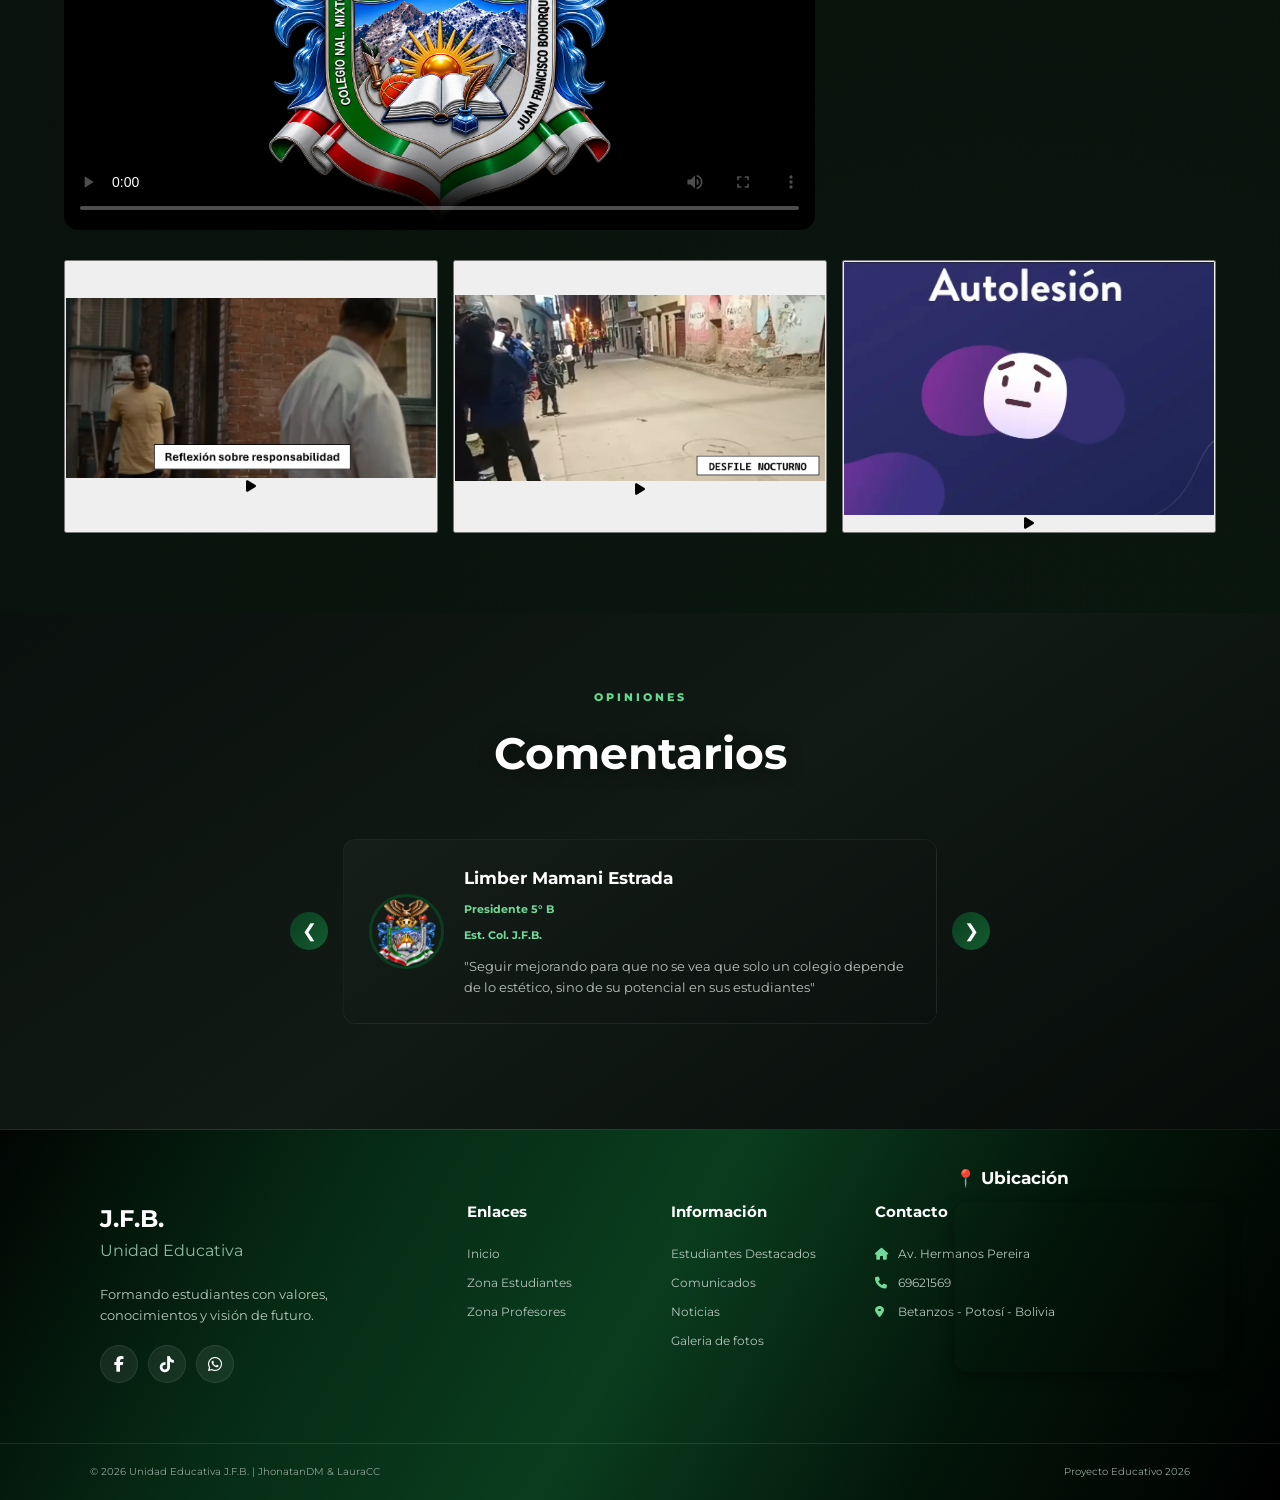
==== commit 360ebee9: "Actualizar index.html wasap1" ====
--- a/index.html
+++ b/index.html
@@ -113,7 +113,7 @@
             <a href="#comunicados" class="btn-inicio">
                 Ver comunicados
             </a>
-            <a href="https://chat.whatsapp.com/JwP6HOxb69O6NmQ27ZsfTX" class="btn-inicio-secundario">
+            <a href=" https://chat.whatsapp.com/DcmqCxjdhLx0Wb1lt9p6Hi?s=cl&p=a&iam=2" class="btn-inicio-secundario">
                 <i class="fab fa-whatsapp"></i>
                 Unete a nuestro WhatsApp.
             </a>
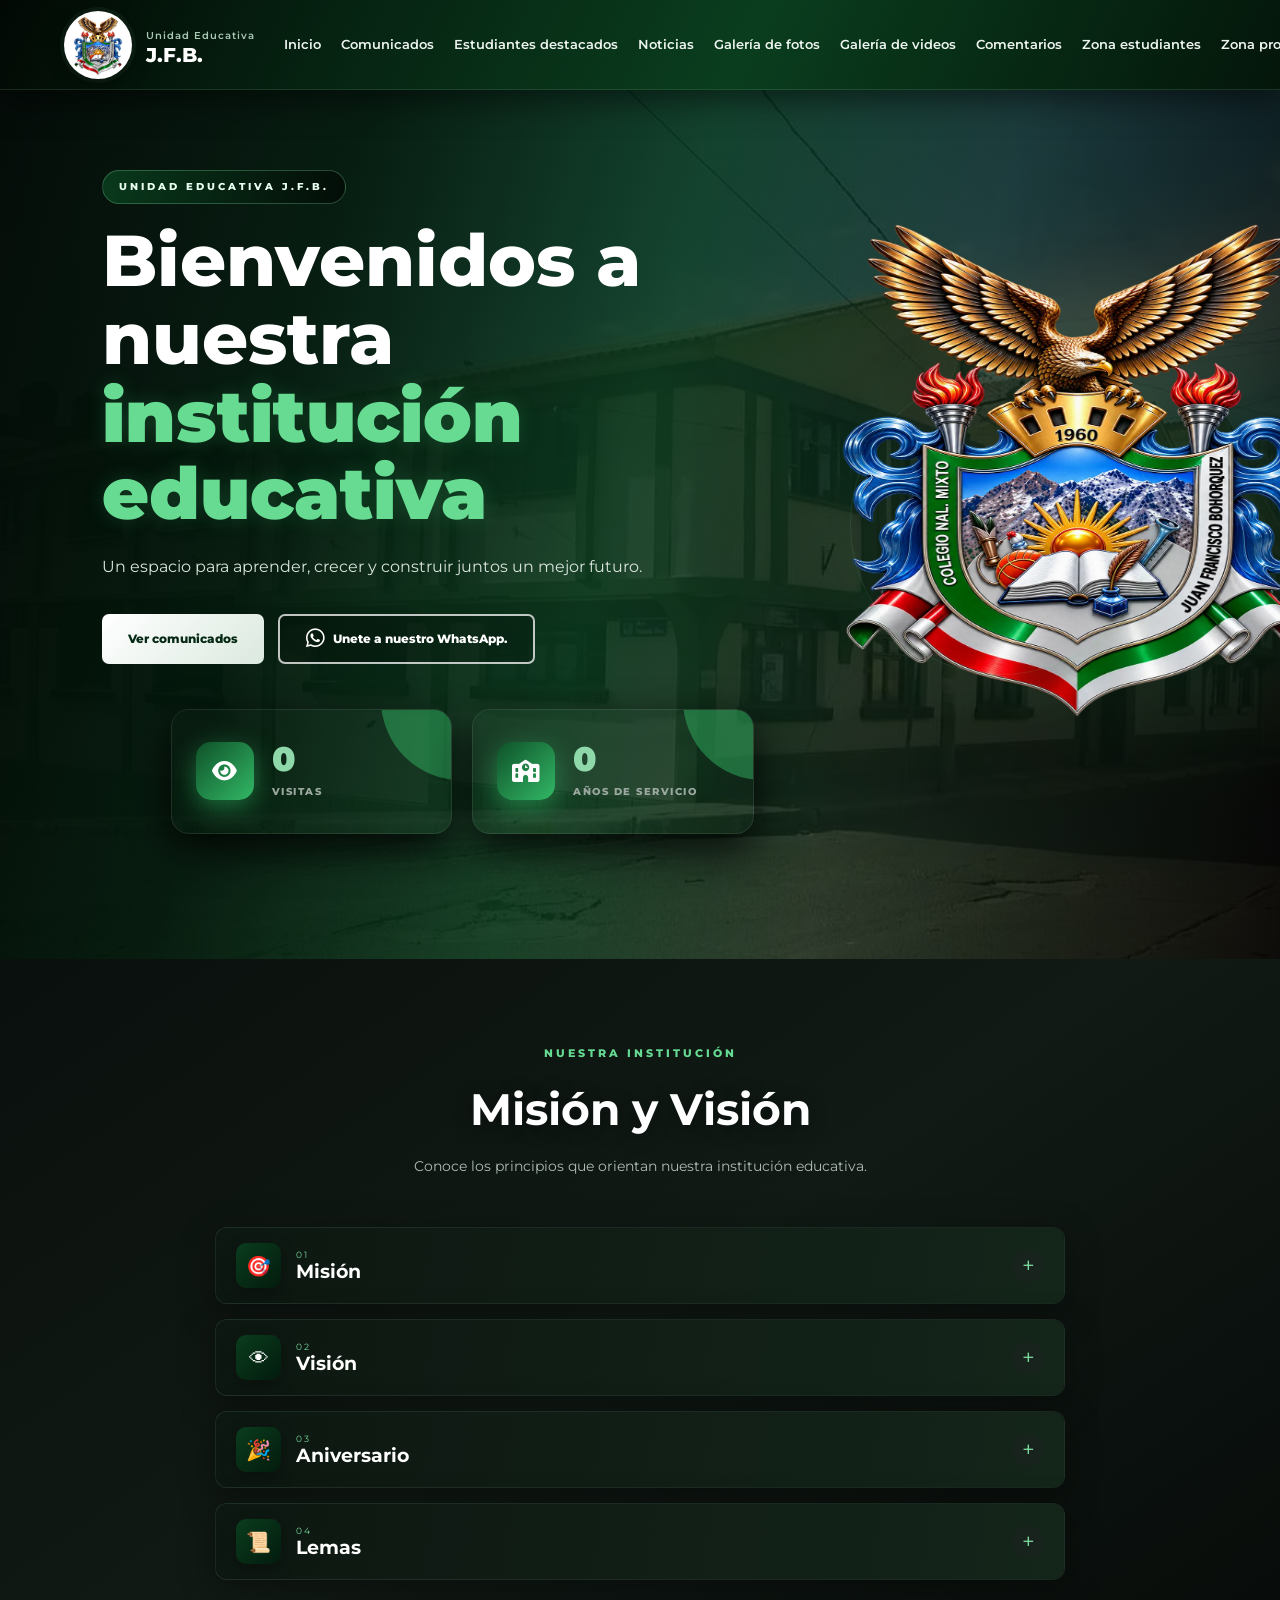
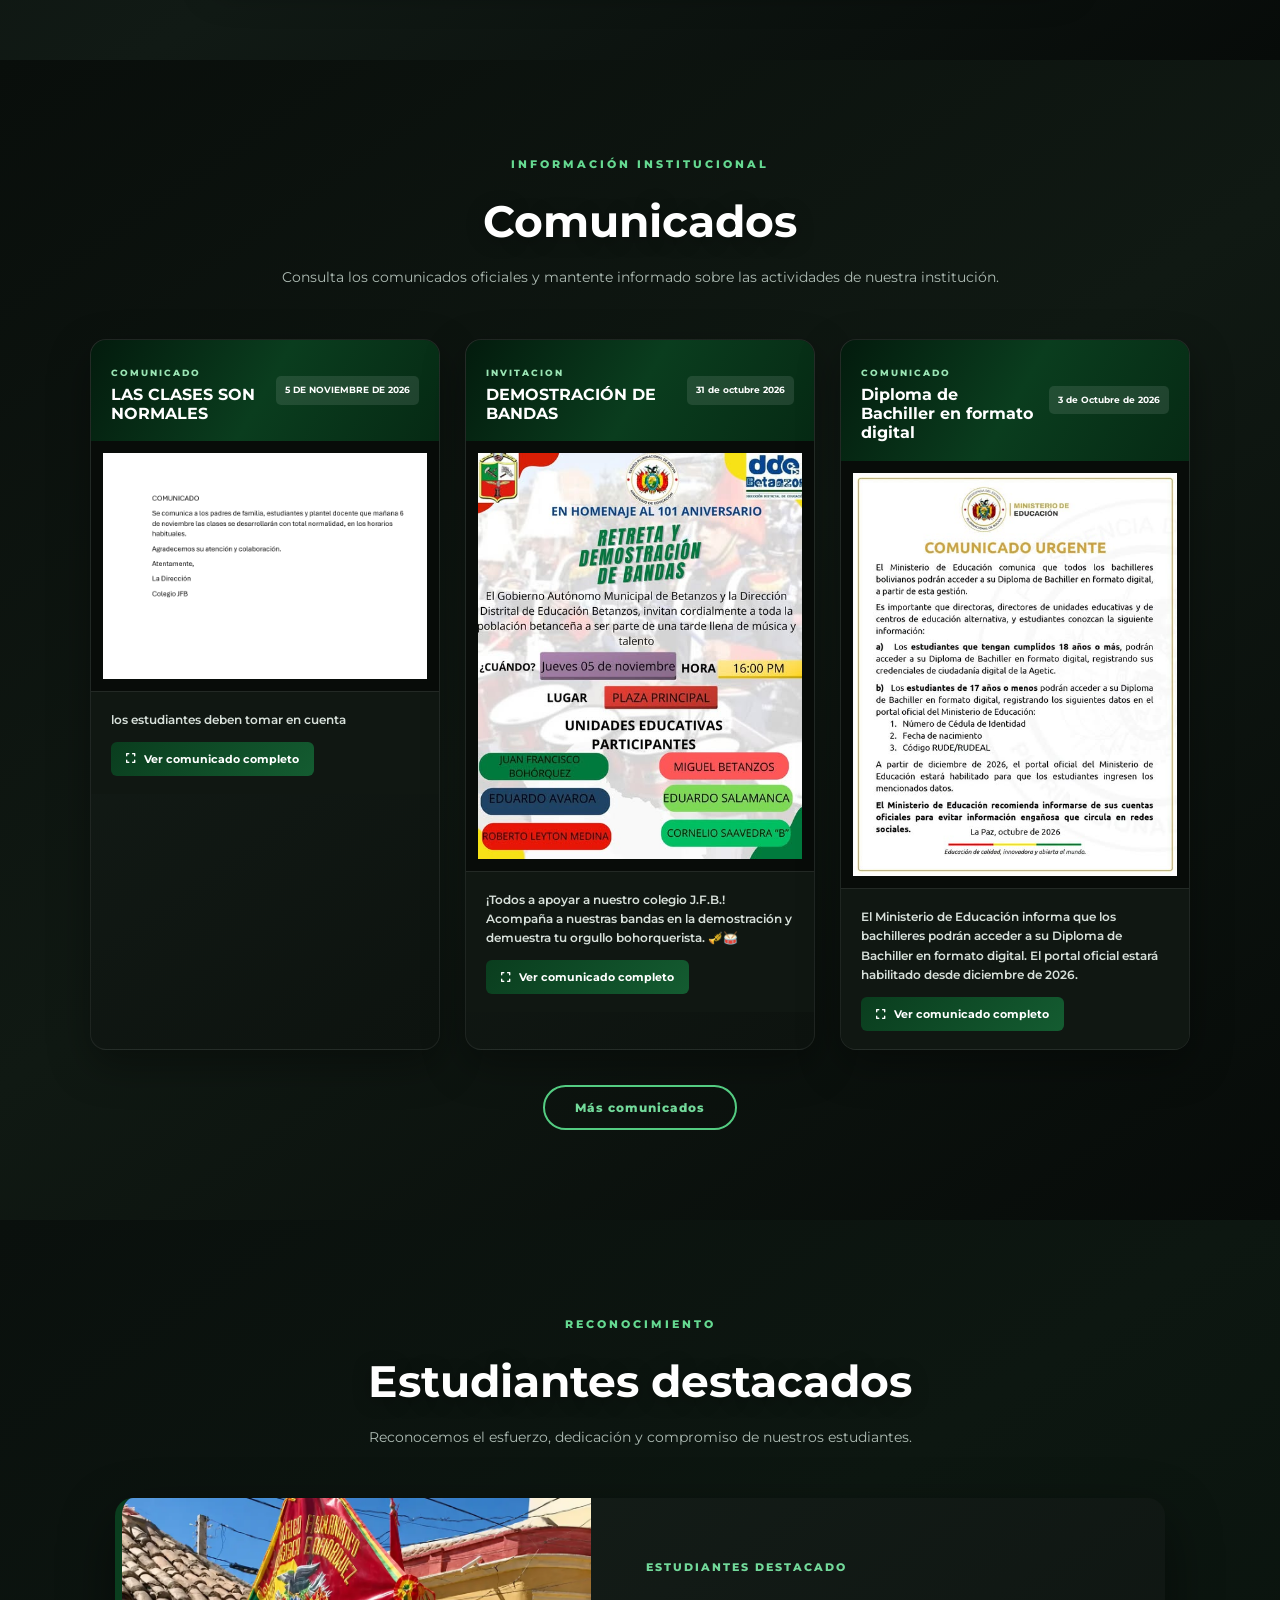
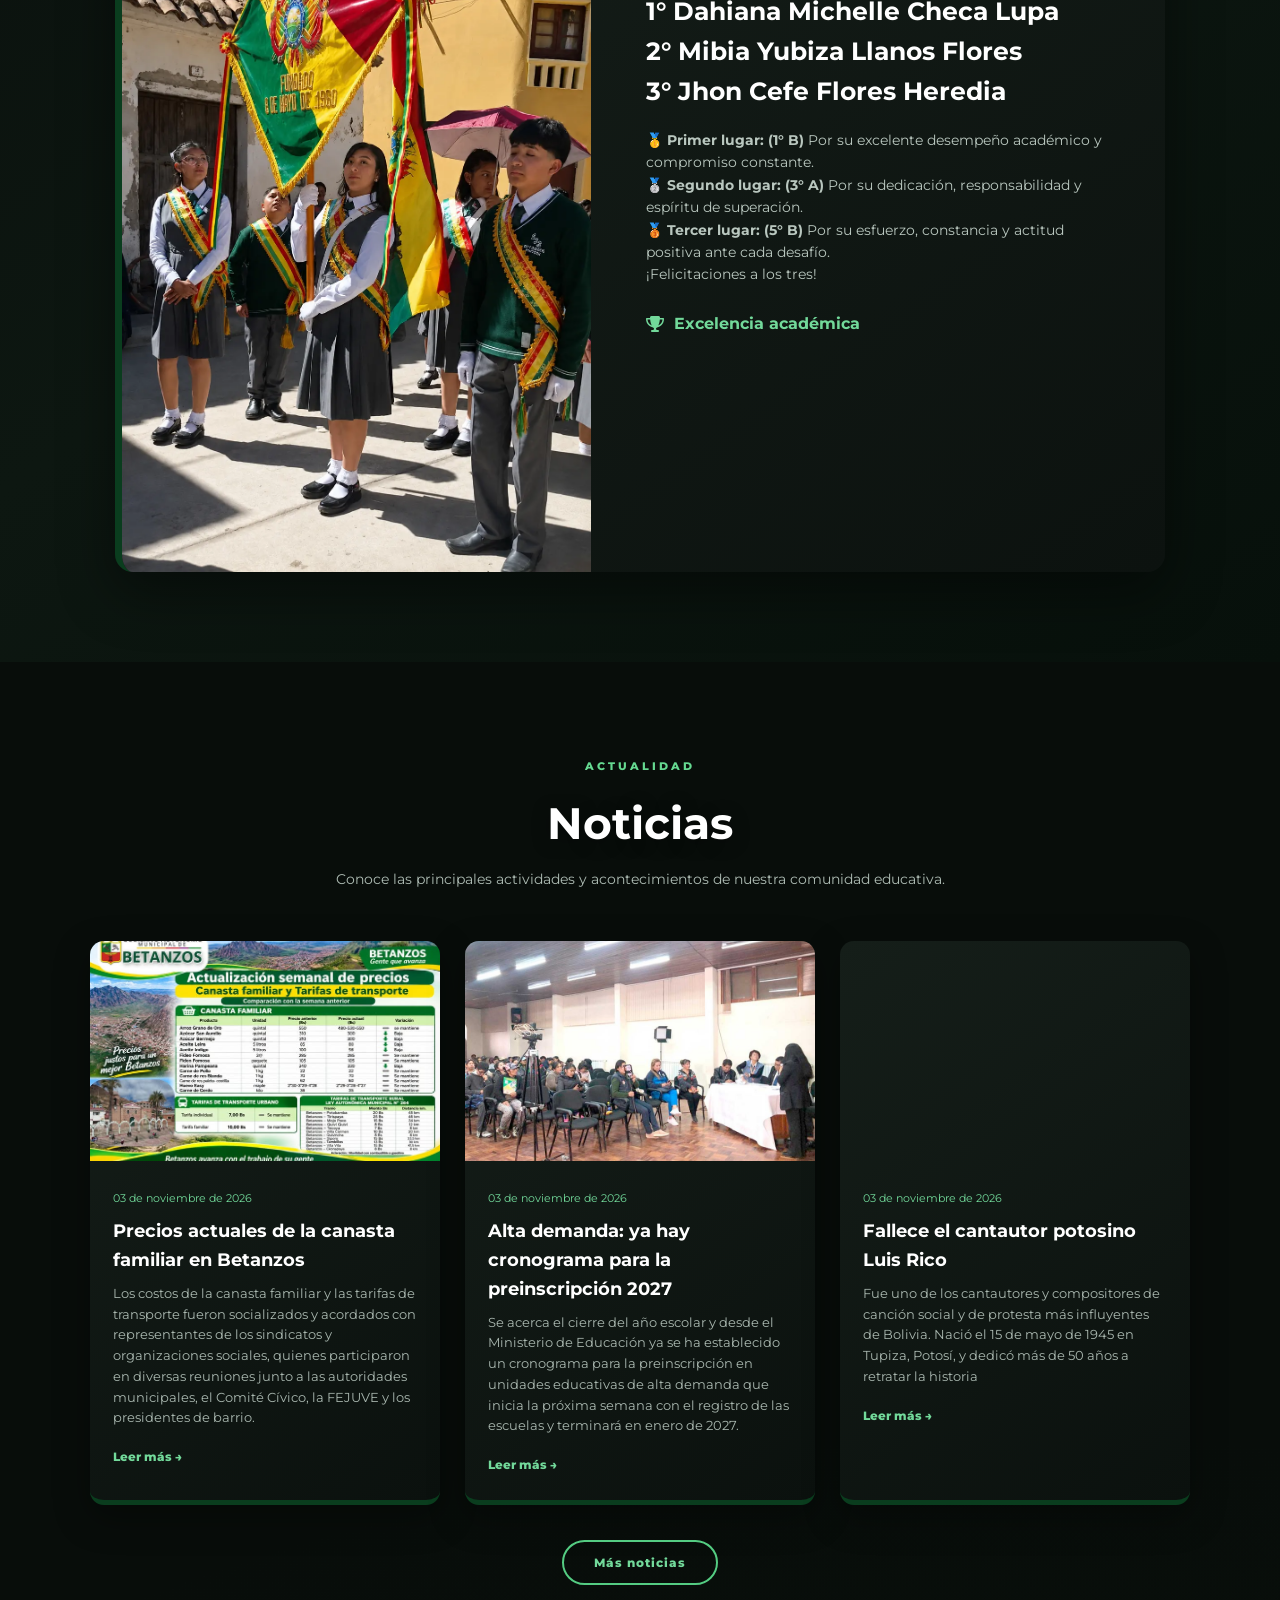
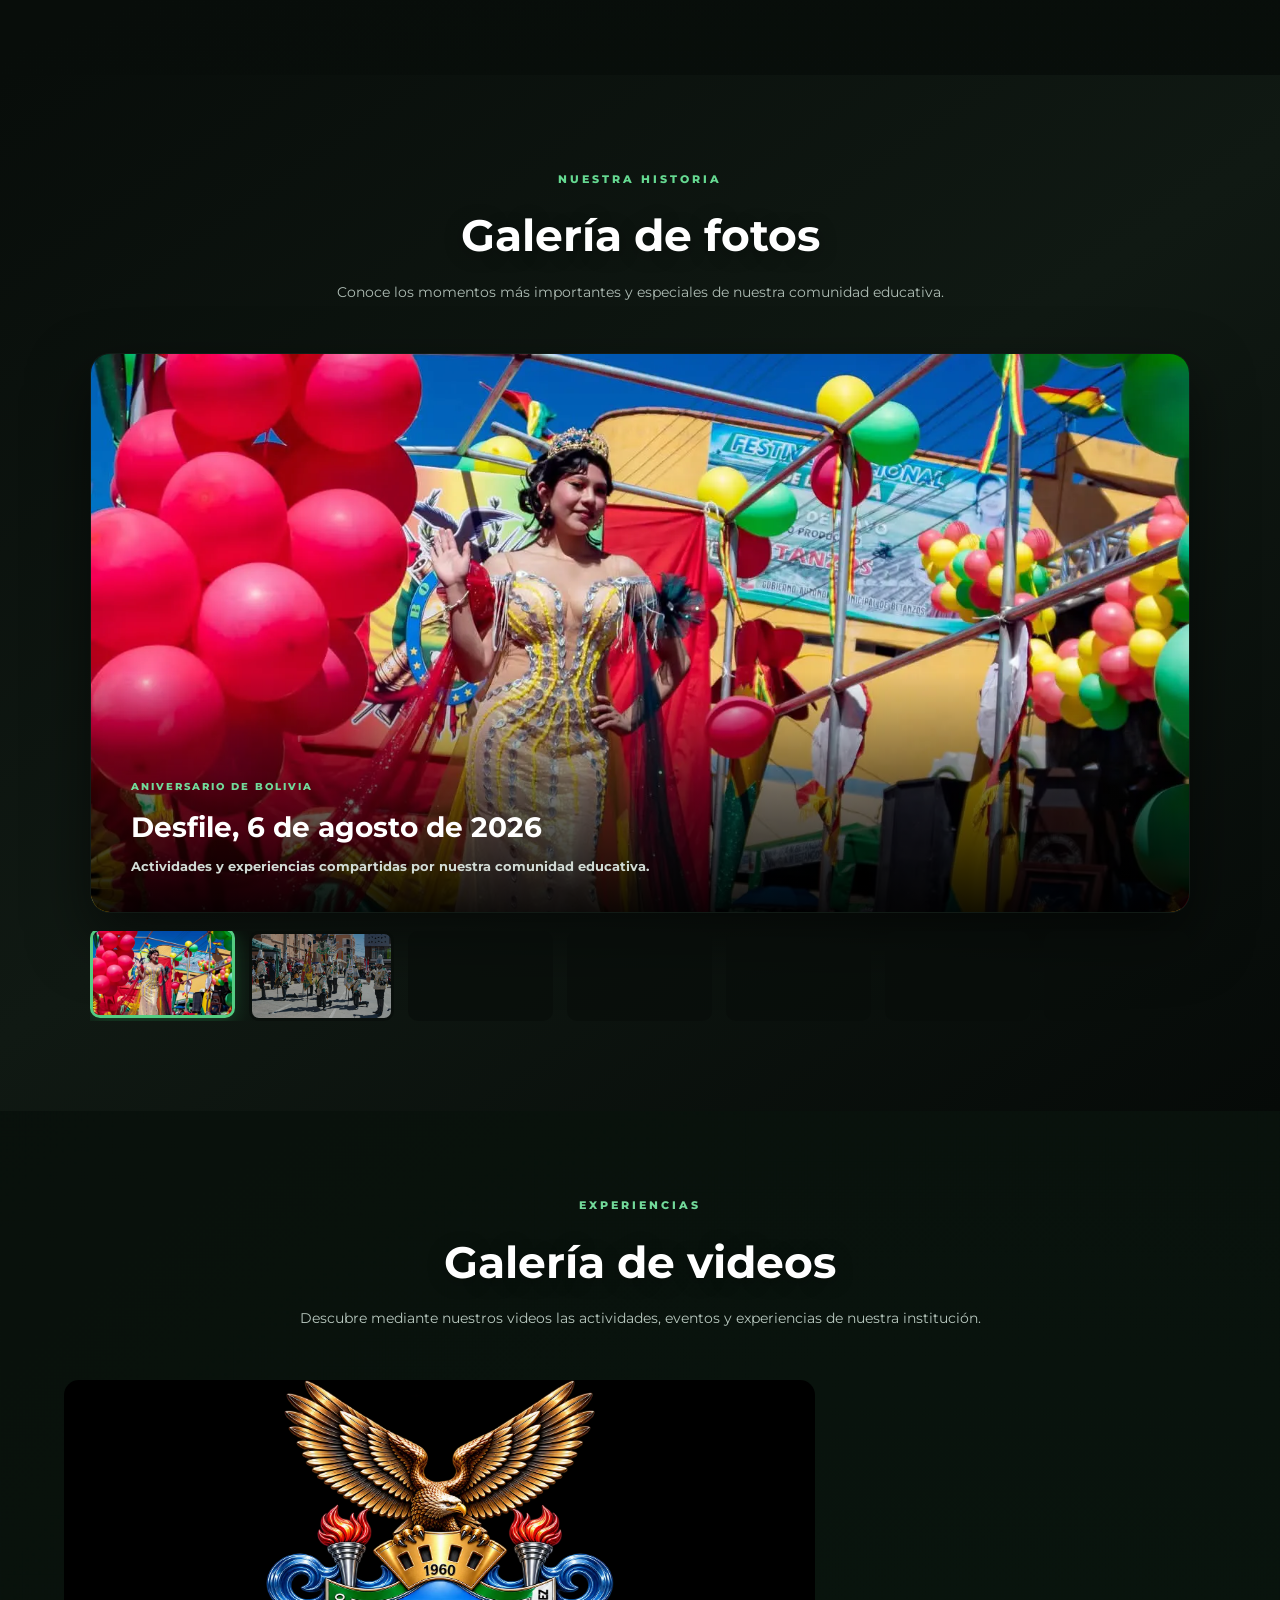
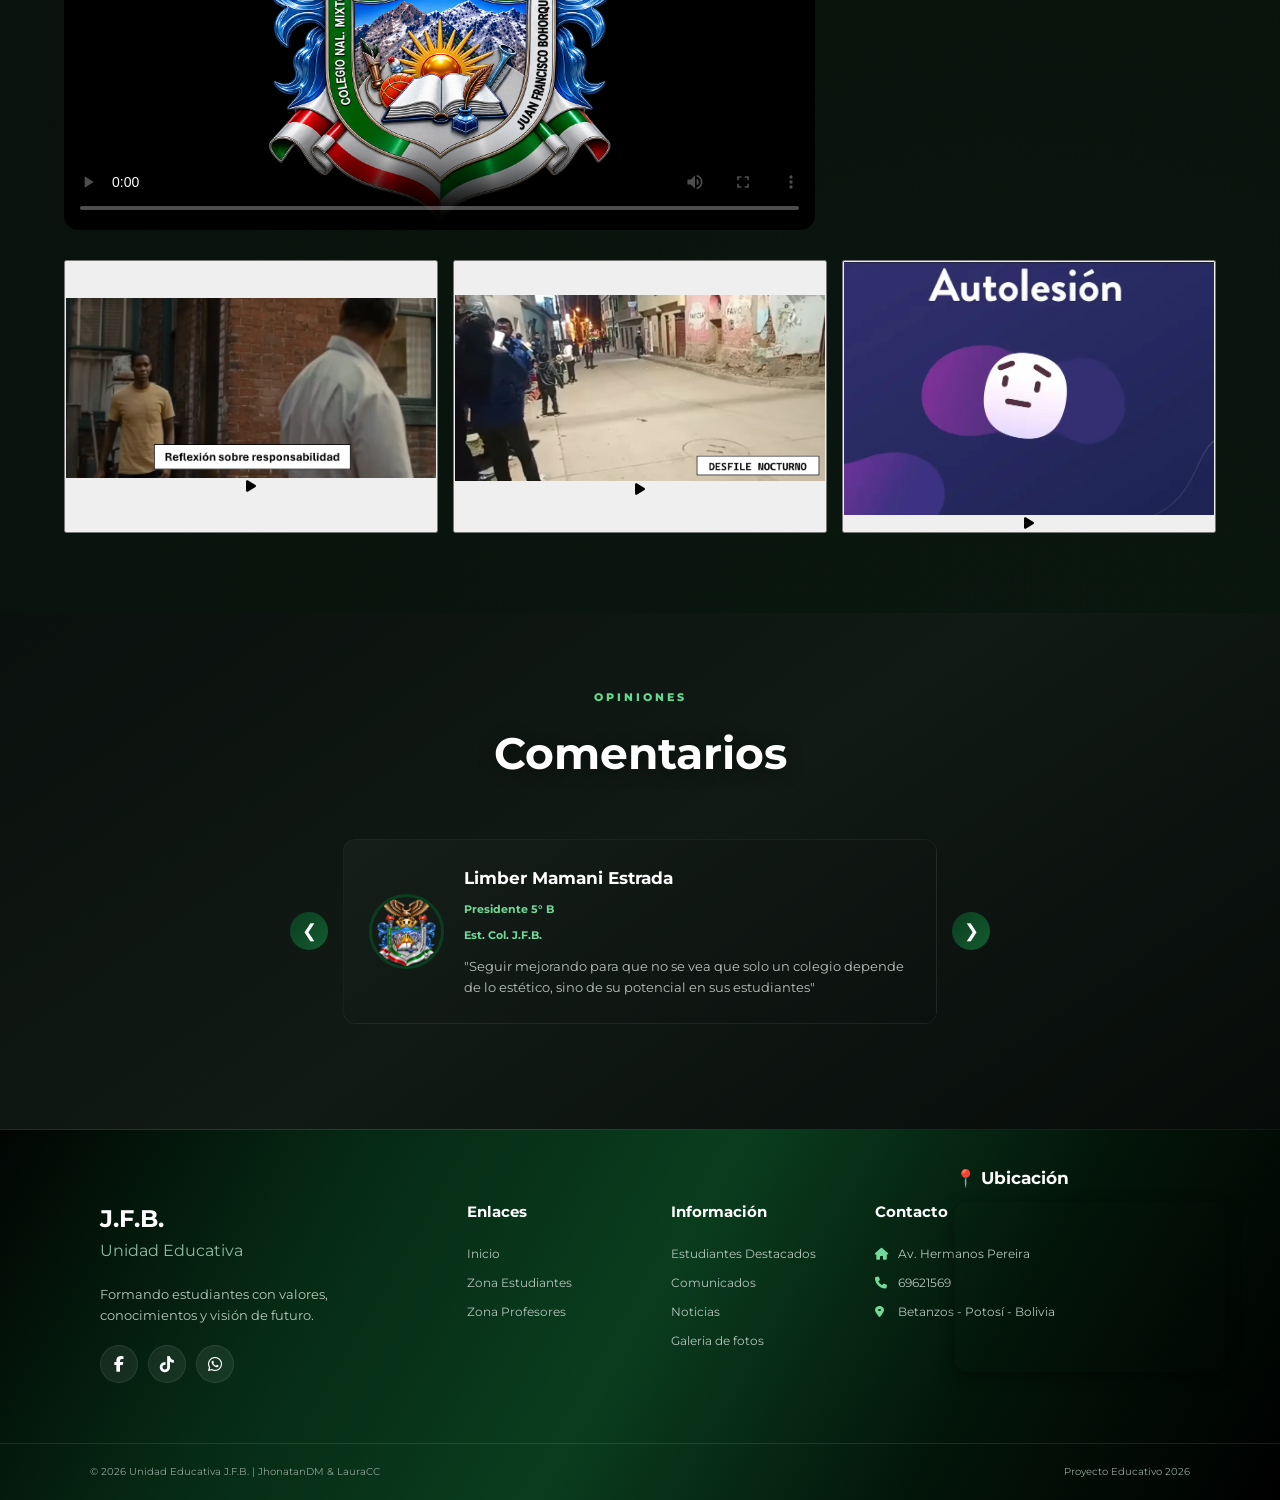
==== commit 63879e8f: "comunicado7" ====
--- a/index.html
+++ b/index.html
@@ -1156,7 +1156,7 @@
 
 </section>
 
-<!-- ================= FOOTER ================= -->
+<!-- ================= 10° SECCION FOOTER ================= -->
 <footer 
     class="pie-pagina aparecer-scroll">
     <div class="pie-contenedor">
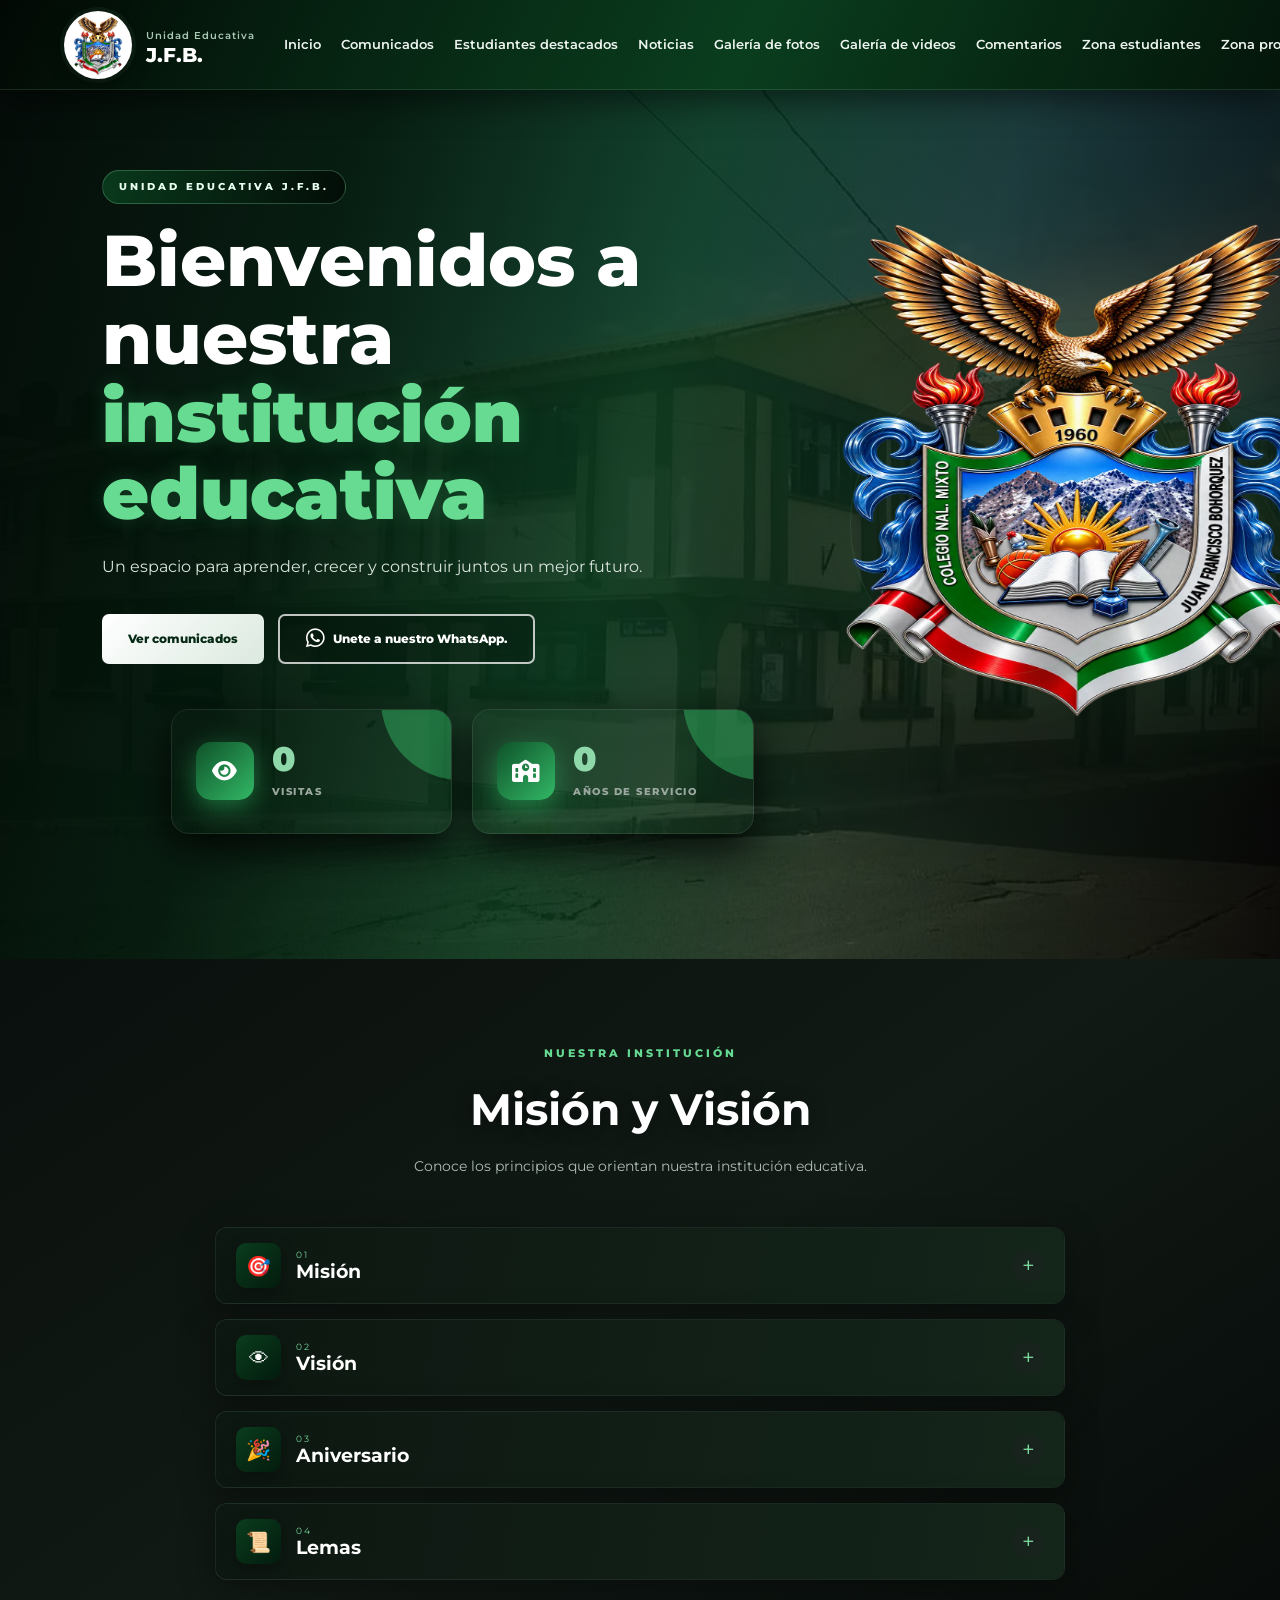
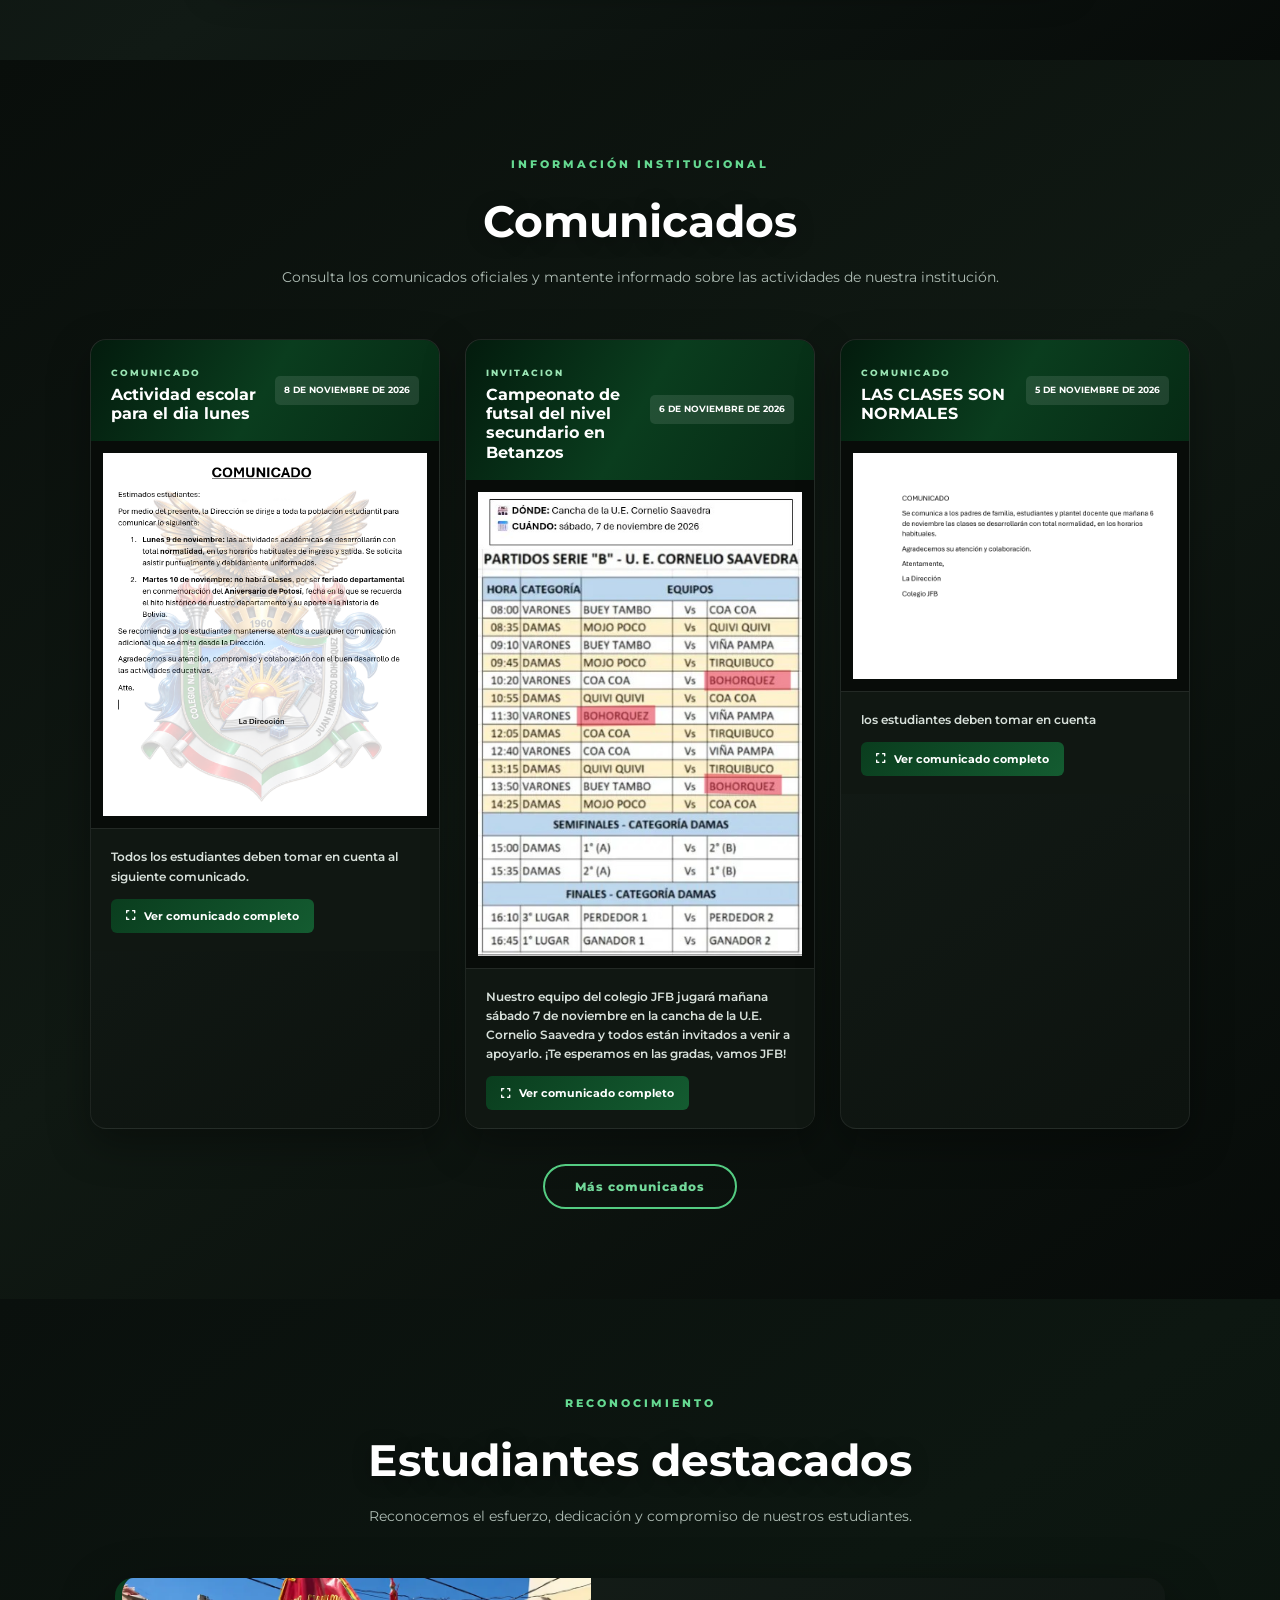
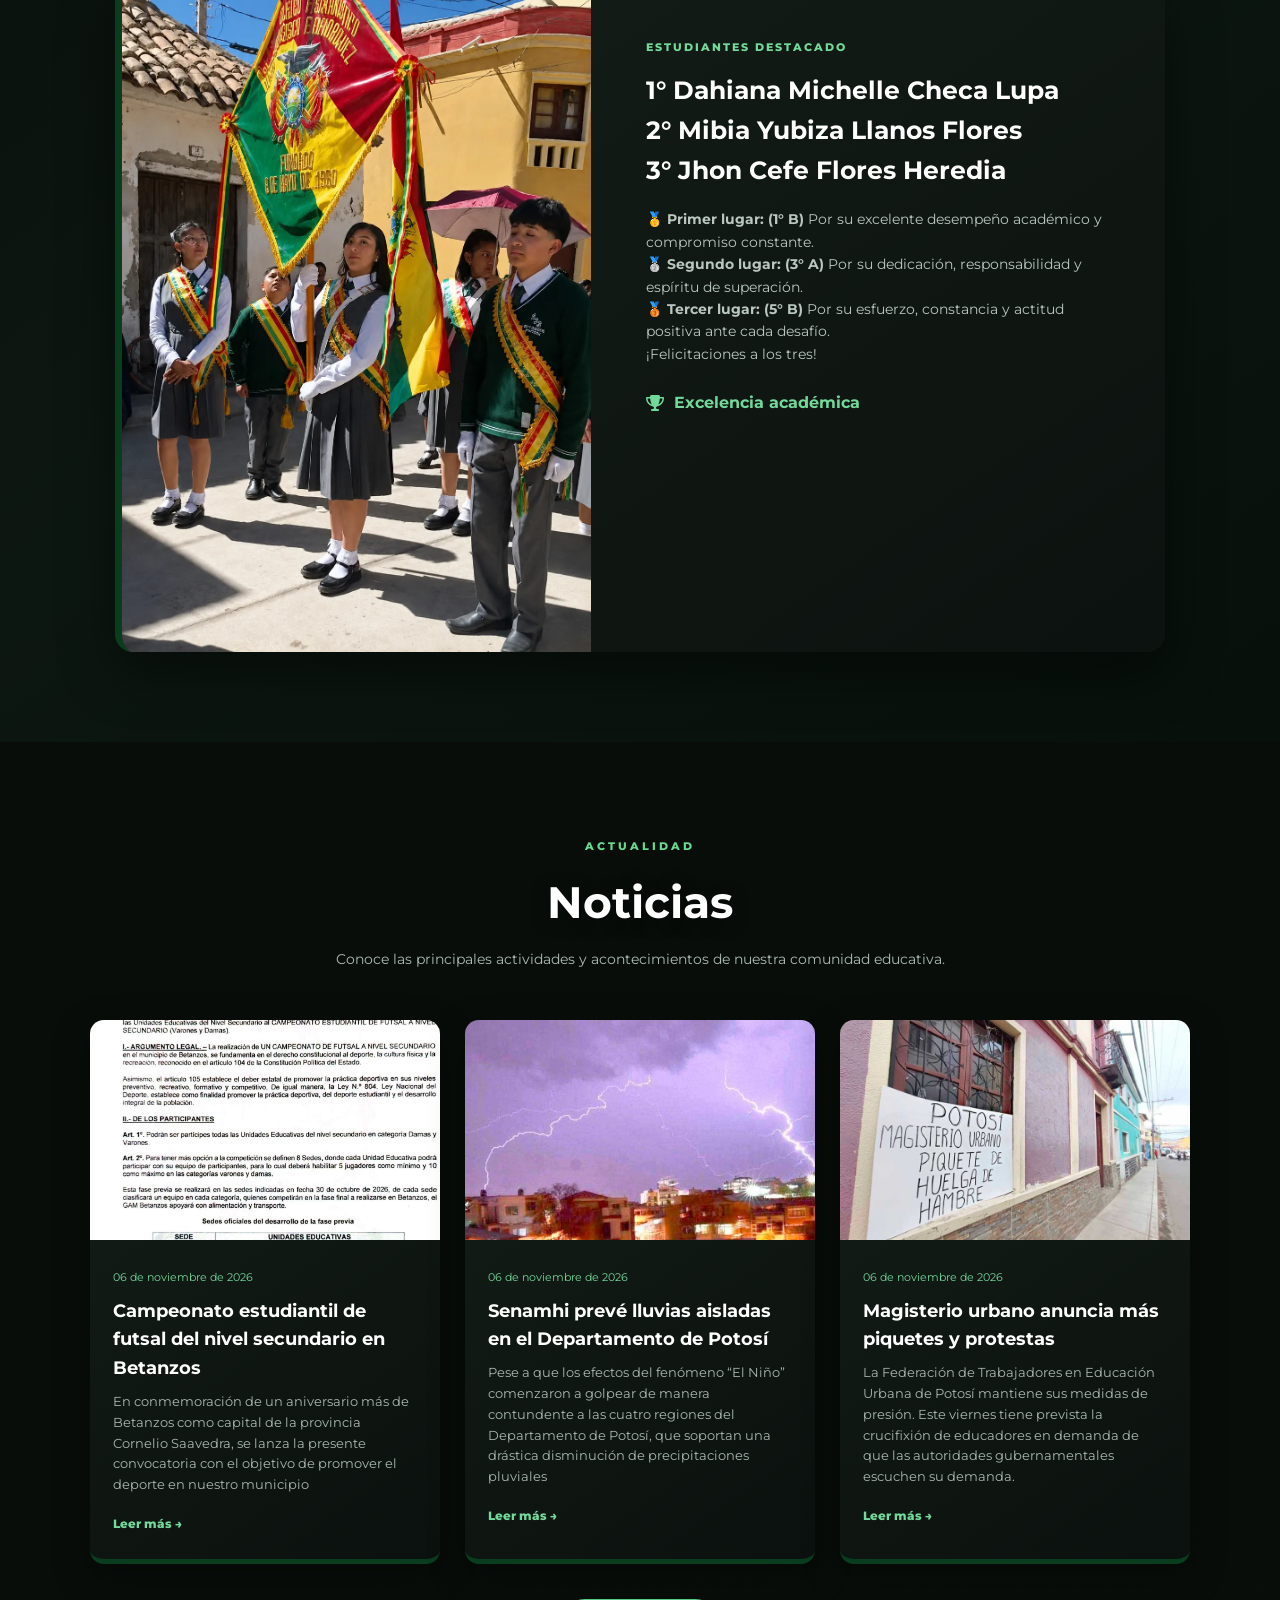
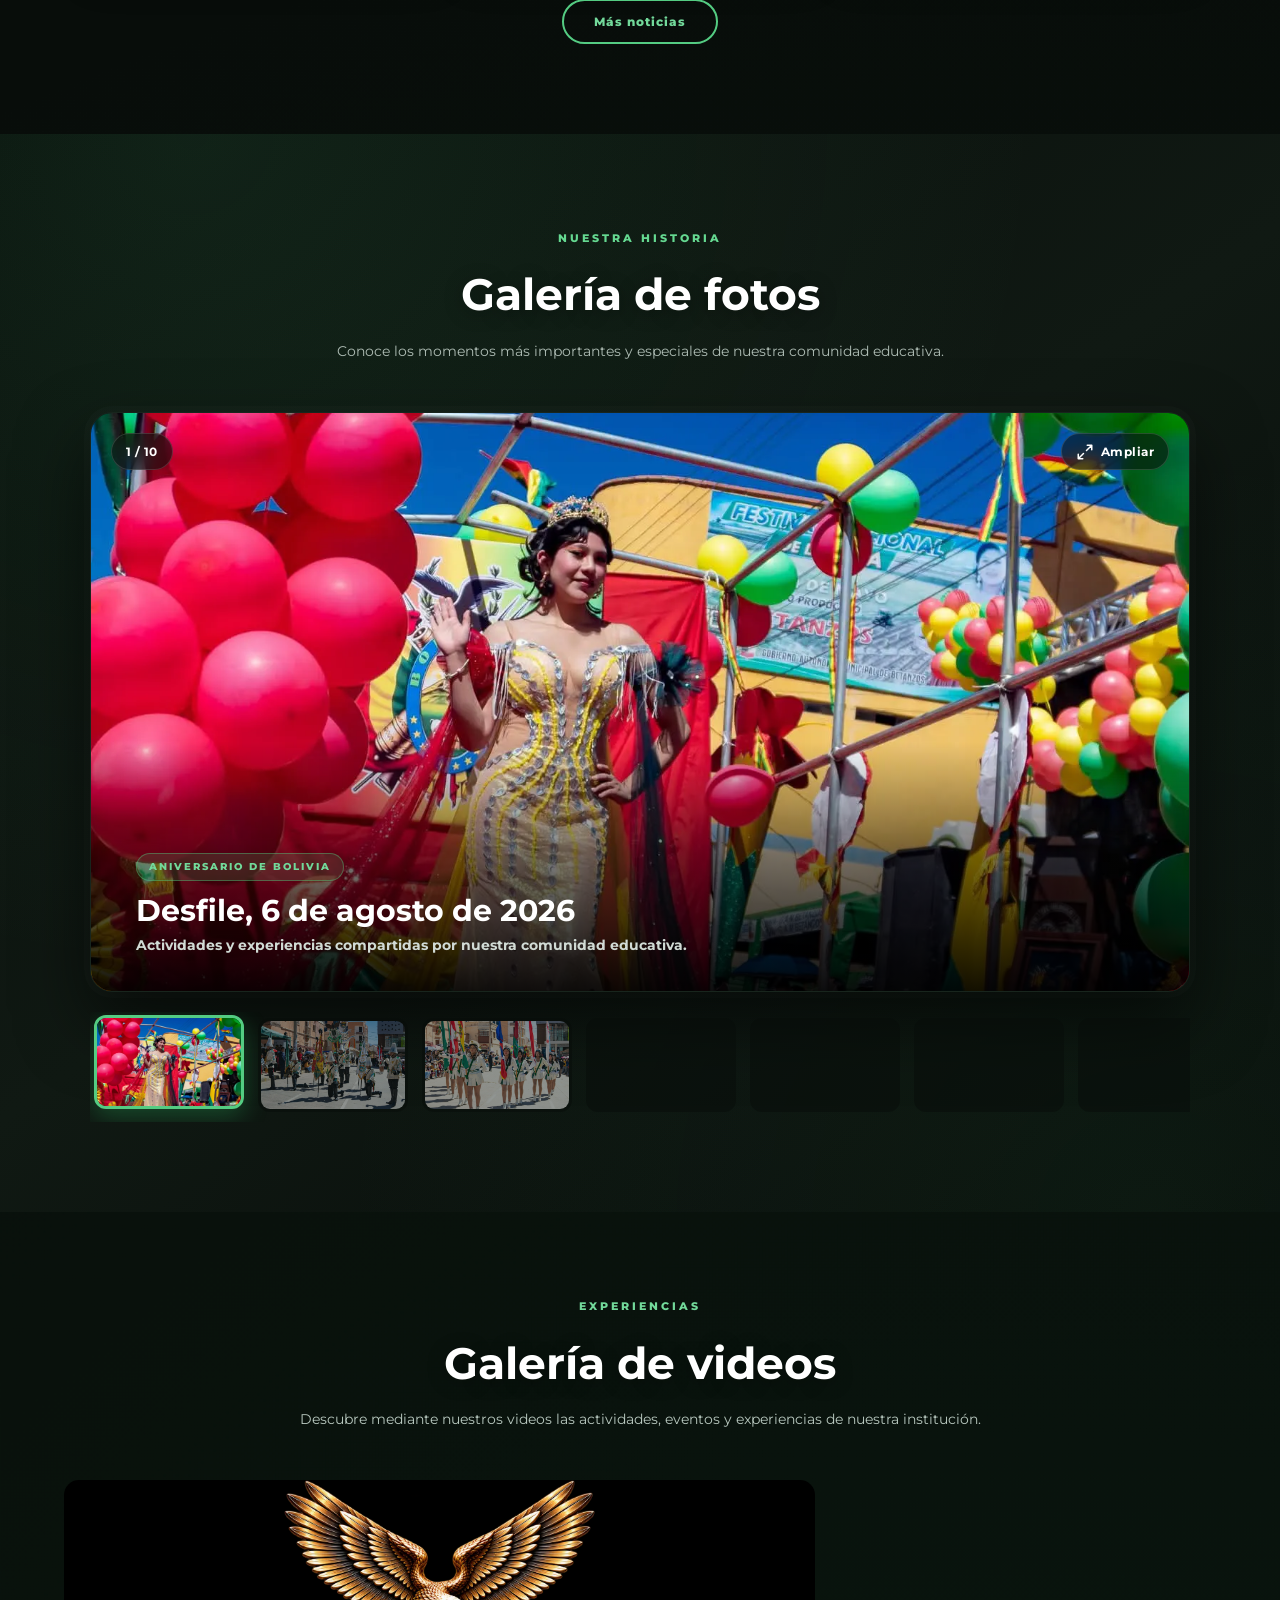
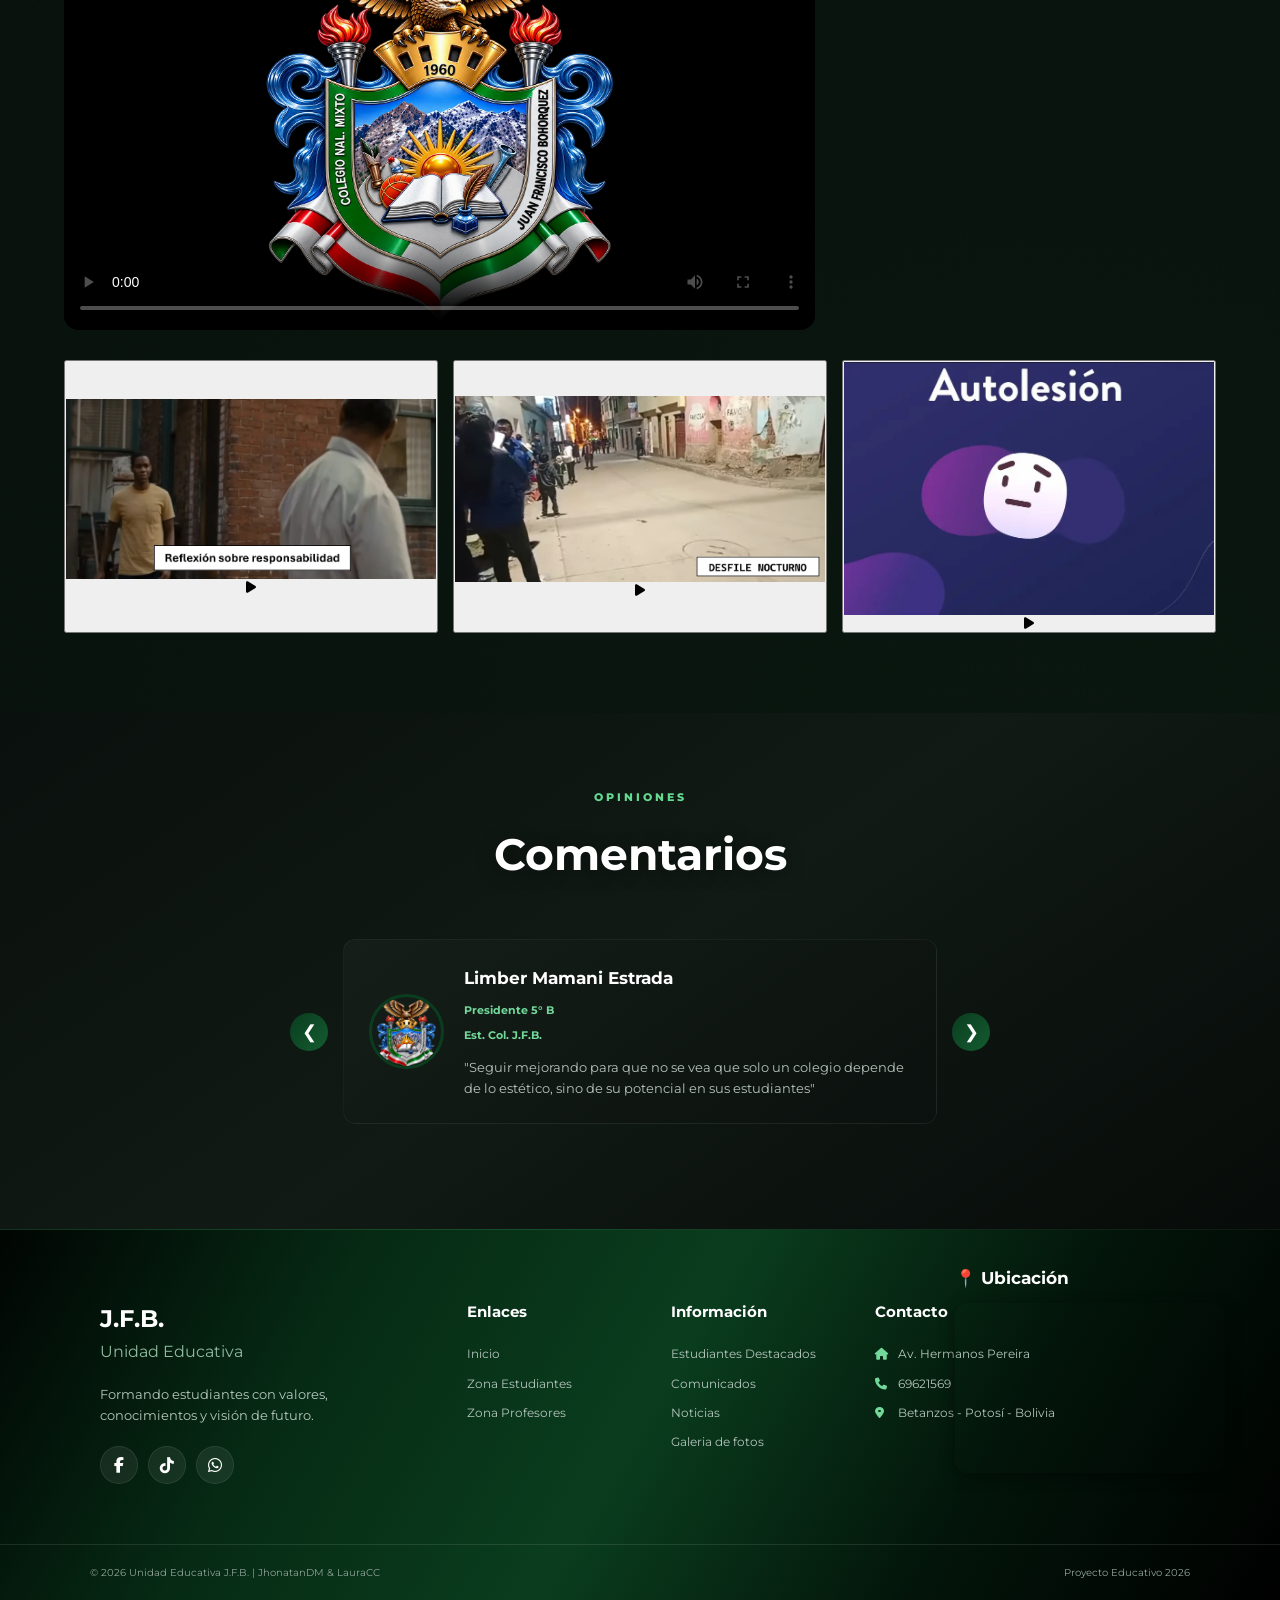
==== commit 26e48575: "fotos2" ====
--- a/index.html
+++ b/index.html
@@ -627,180 +627,40 @@
 </section>
 
 <!-- ================= 7° SECCION GALERÍA DE FOTOS ================= -->
-<section
-    class="seccion-multimedia aparecer-scroll"
-    id="fotos">
+<section 
+    class="seccion-multimedia aparecer-scroll" id="fotos">
     <div class="titulo-seccion">
-        <span>
-            NUESTRA HISTORIA
-        </span>
-        <h2>
-            Galería de fotos
-        </h2>
-        <p>
-            Conoce los momentos más importantes y especiales
-            de nuestra comunidad educativa.
-        </p>
-    </div>
+        <span>NUESTRA HISTORIA</span>
+        <h2>Galería de fotos</h2>
+        <p>Conoce los momentos más importantes y especiales de nuestra comunidad educativa.</p>
+    </div>
+
     <div class="galeria-fotos">
 
-
-        <div class="foto-principal">
-
-            <img
-                id="fotoPrincipal"
-                src="Galeria fotos/ago.webp"
-                alt="Actividad educativa"
-                fetchpriority="high"
-                decoding="async">
+        <!-- FOTO PRINCIPAL (clic / toque = ampliar) -->
+        <div class="foto-principal" role="button" tabindex="0" aria-label="Ampliar foto">
+            <img id="fotoPrincipal" src="Galeria fotos/banda1.jpg" alt="Actividad educativa" fetchpriority="high" decoding="async">
+
+            <span class="foto-contador" id="contadorFoto">1 / 1</span>
+            <span class="foto-ampliar" aria-hidden="true">
+                <svg viewBox="0 0 24 24" width="18" height="18" fill="none" stroke="currentColor" stroke-width="2" stroke-linecap="round" stroke-linejoin="round"><path d="M15 3h6v6M9 21H3v-6M21 3l-7 7M3 21l7-7"/></svg>
+                <em>Ampliar</em>
+            </span>
+
+            <button class="flecha-foto flecha-prev" type="button" aria-label="Foto anterior">&#10094;</button>
+            <button class="flecha-foto flecha-next" type="button" aria-label="Foto siguiente">&#10095;</button>
+
             <div class="superposicion-foto">
                 <div>
-                    <span id="categoriaFoto">
-                        ANIVERSARIO DE BOLIVIA
-                    </span>
-                    <h3 id="tituloFoto">
-                        Desfile, 6 de agosto de 2026
-                    </h3>
-                    <p id="descripcionFoto">
-                        <strong>
-                            Actividades y experiencias compartidas
-                            por nuestra comunidad educativa.
-                        </strong>
-                    </p>
-                </div>
-            </div>
-        </div>
-
-        <div class="miniaturas-fotos">
-
-            <button
-                class="miniatura-foto activo"
-                type="button"
-                data-imagen="Galeria fotos/ago1.webp"
-                data-titulo=""
-                data-categoria=""
-                data-descripcion="">
-                <img
-                    src="Galeria fotos/ago1.webp"
-                    alt="Foto 1"
-                    loading="lazy"
-                    decoding="async">
-            </button>
-
-
-            <button
-                class="miniatura-foto"
-                type="button"
-                data-imagen="Galeria fotos/ago2.webp"
-                data-titulo=""
-                data-categoria=""
-                data-descripcion="">
-                <img
-                    src="Galeria fotos/ago2.webp"
-                    alt="Foto 2"
-                    loading="lazy"
-                    decoding="async">
-            </button>
-
-            <button
-                class="miniatura-foto"
-                type="button"
-                data-imagen="Galeria fotos/ago3.webp"
-                data-titulo=""
-                data-categoria=""
-                data-descripcion="">
-                <img
-                    src="Galeria fotos/ago3.webp"
-                    alt="Foto 3"
-                    loading="lazy"
-                    decoding="async">
-            </button>
-
-            <button
-                class="miniatura-foto"
-                type="button"
-                data-imagen="Galeria fotos/ago4.webp"
-                data-titulo=""
-                data-categoria=""
-                data-descripcion="">
-                <img
-                    src="Galeria fotos/ago4.webp"
-                    alt="Foto 4"
-                    loading="lazy"
-                    decoding="async">
-            </button>
-
-            <button
-                class="miniatura-foto"
-                type="button"
-                data-imagen="Galeria fotos/ago5.webp"
-                data-titulo=""
-                data-categoria=""
-                data-descripcion="">
-                <img
-                    src="Galeria fotos/ago5.webp"
-                    alt="Foto 5"
-                    loading="lazy"
-                    decoding="async">
-            </button>
-
-            <button
-                class="miniatura-foto"
-                type="button"
-                data-imagen="Galeria fotos/ago6.webp"
-                data-titulo=""
-                data-categoria=""
-                data-descripcion="">
-                <img
-                    src="Galeria fotos/ago6.webp"
-                    alt="Foto 6"
-                    loading="lazy"
-                    decoding="async">
-            </button>
-
-            <button
-                class="miniatura-foto"
-                type="button"
-                data-imagen="Galeria fotos/ago7.webp"
-                data-titulo=""
-                data-categoria=""
-                data-descripcion="">
-                <img
-                    src="Galeria fotos/ago7.webp"
-                    alt="Foto 7"
-                    loading="lazy"
-                    decoding="async">
-            </button>
-
-            <button
-                class="miniatura-foto"
-                type="button"
-                data-imagen="Galeria fotos/ago8.webp"
-                data-titulo=""
-                data-categoria=""
-                data-descripcion="">
-                <img
-                    src="Galeria fotos/ago8.webp"
-                    alt="Foto 8"
-                    loading="lazy"
-                    decoding="async">
-            </button>
-
-            <button
-                class="miniatura-foto"
-                type="button"
-                data-imagen="Galeria fotos/ago9.webp"
-                data-titulo=""
-                data-categoria=""
-                data-descripcion="">
-                <img
-                    src="Galeria fotos/ago9.webp"
-                    alt="Foto 9"
-                    loading="lazy"
-                    decoding="async">
-            </button>
-
-        </div>
+                    <span id="categoriaFoto"></span>
+                    <h3 id="tituloFoto"></h3>
+                    <p id="descripcionFoto"></p>
+                </div>
+            </div>
+        </div>
+
+        <!-- MINIATURAS: las crea galeria.js desde editar-fotos.js -->
+        <div class="miniaturas-fotos"></div>
     </div>
 </section>
 
--- a/estilos.css
+++ b/estilos.css
@@ -1195,12 +1195,9 @@
 .seccion-multimedia {
     padding: 90px 7%;
     background:
-        linear-gradient(
-            145deg,
-            #080d0a,
-            #101913,
-            #060a08
-        );
+        radial-gradient(ellipse at 15% 0%, rgba(84,204,130,.10), transparent 55%),
+        radial-gradient(ellipse at 90% 100%, rgba(84,204,130,.07), transparent 50%),
+        linear-gradient(145deg, #080d0a, #101913, #060a08);
 }
 
 .galeria-fotos {
@@ -1208,23 +1205,37 @@
     margin: auto;
 }
 
+/* ---------- Foto principal ---------- */
 .foto-principal {
     position: relative;
     width: 100%;
-    height: 560px;
+    height: 580px;
     overflow: hidden;
-    border-radius: 20px;
+    border-radius: 22px;
     background: #030504;
-    border: 1px solid rgba(120,184,146,.12);
-    box-shadow: 0 25px 60px rgba(0,0,0,.55);
+    border: 1px solid rgba(120,184,146,.18);
+    box-shadow: 0 30px 70px rgba(0,0,0,.6), 0 0 0 6px rgba(255,255,255,.015);
+    cursor: zoom-in;
+    outline: none;
+    -webkit-tap-highlight-color: transparent;
+}
+
+.foto-principal:focus-visible {
+    border-color: #54cc82;
+    box-shadow: 0 0 0 3px rgba(84,204,130,.45);
 }
 
 .foto-principal img {
     width: 100%;
     height: 100%;
     object-fit: cover;
+    display: block;
     background: #020403;
-    transition: opacity .3s ease;
+    transition: opacity .35s ease, transform 1.2s cubic-bezier(.2,.7,.2,1);
+}
+
+.foto-principal:hover img {
+    transform: scale(1.04);
 }
 
 .superposicion-foto {
@@ -1232,18 +1243,18 @@
     left: 0;
     right: 0;
     bottom: 0;
-    padding: 100px 40px 35px;
+    padding: 110px 45px 34px;
     color: white;
-    background:
-        linear-gradient(
-            to top,
-            rgba(0,0,0,.92),
-            rgba(0,0,0,.55),
-            transparent
-        );
+    pointer-events: none;
+    background: linear-gradient(to top, rgba(0,0,0,.92), rgba(0,0,0,.5) 55%, transparent);
 }
 
 .superposicion-foto span {
+    display: inline-block;
+    padding: 5px 12px;
+    border-radius: 30px;
+    background: rgba(84,204,130,.15);
+    border: 1px solid rgba(84,204,130,.4);
     color: #72d99a;
     font-size: 10px;
     font-weight: 800;
@@ -1251,47 +1262,116 @@
 }
 
 .superposicion-foto h3 {
-    margin: 7px 0;
+    margin: 12px 0 6px;
     color: white;
-    font-size: 28px;
+    font-size: 30px;
+    line-height: 1.2;
 }
 
 .superposicion-foto p {
     max-width: 650px;
+    margin: 0;
     color: #d1dbd5;
-    font-size: 13px;
-}
-
+    font-size: 13.5px;
+}
+
+/* Contador y botón ampliar */
+.foto-contador,
+.foto-ampliar {
+    position: absolute;
+    top: 20px;
+    z-index: 3;
+    display: flex;
+    align-items: center;
+    gap: 7px;
+    padding: 8px 14px;
+    border-radius: 30px;
+    background: rgba(8,13,10,.55);
+    border: 1px solid rgba(255,255,255,.14);
+    -webkit-backdrop-filter: blur(10px);
+    backdrop-filter: blur(10px);
+    color: #fff;
+    font-size: 12px;
+    font-weight: 700;
+    letter-spacing: .5px;
+}
+
+.foto-contador { left: 20px; }
+.foto-ampliar  { right: 20px; transition: .3s; }
+.foto-ampliar em { font-style: normal; }
+
+.foto-principal:hover .foto-ampliar {
+    background: #54cc82;
+    border-color: #54cc82;
+    color: #04110a;
+}
+
+/* Flechas */
+.flecha-foto {
+    position: absolute;
+    top: 50%;
+    z-index: 3;
+    width: 48px;
+    height: 48px;
+    margin-top: -24px;
+    border-radius: 50%;
+    border: 1px solid rgba(255,255,255,.18);
+    background: rgba(8,13,10,.55);
+    -webkit-backdrop-filter: blur(10px);
+    backdrop-filter: blur(10px);
+    color: #fff;
+    font-size: 16px;
+    cursor: pointer;
+    opacity: 0;
+    transition: .3s;
+}
+
+.flecha-prev { left: 18px; }
+.flecha-next { right: 18px; }
+
+.foto-principal:hover .flecha-foto { opacity: 1; }
+
+.flecha-foto:hover {
+    background: #54cc82;
+    border-color: #54cc82;
+    color: #04110a;
+    transform: scale(1.08);
+}
+
+/* ---------- Miniaturas ---------- */
 .miniaturas-fotos {
+    position: relative;
     display: flex;
     gap: 14px;
-    margin-top: 18px;
+    margin-top: 20px;
+    padding: 6px 4px 10px;
     overflow-x: auto;
     scrollbar-width: none;
-}
-
-.miniaturas-fotos::-webkit-scrollbar {
-    display: none;
-}
+    -webkit-overflow-scrolling: touch;
+}
+
+.miniaturas-fotos::-webkit-scrollbar { display: none; }
 
 .miniatura-foto {
     position: relative;
-    flex: 0 0 145px;
-    height: 90px;
+    flex: 0 0 150px;
+    height: 94px;
     padding: 0;
     overflow: hidden;
     border: 3px solid transparent;
-    border-radius: 10px;
+    border-radius: 12px;
     background: #080d0a;
     cursor: pointer;
-    opacity: .65;
+    opacity: .55;
     transition: .3s;
+    -webkit-tap-highlight-color: transparent;
 }
 
 .miniatura-foto img {
     width: 100%;
     height: 100%;
     object-fit: cover;
+    display: block;
 }
 
 .miniatura-foto:hover,
@@ -1299,8 +1379,113 @@
     opacity: 1;
     border-color: #54cc82;
     transform: translateY(-3px);
-    box-shadow: 0 5px 20px rgba(44,190,98,.25);
-}
+    box-shadow: 0 8px 24px rgba(44,190,98,.3);
+}
+
+/* =====================================================
+                 VISOR AMPLIADO (LIGHTBOX)
+===================================================== */
+.visor-galeria {
+    position: fixed;
+    inset: 0;
+    z-index: 99999;
+    display: flex;
+    flex-direction: column;
+    align-items: center;
+    justify-content: center;
+    padding: 70px 70px 90px;
+    background: rgba(3,6,4,.96);
+    -webkit-backdrop-filter: blur(14px);
+    backdrop-filter: blur(14px);
+    opacity: 0;
+    visibility: hidden;
+    transition: opacity .3s ease, visibility .3s;
+    touch-action: pan-y;
+}
+
+.visor-galeria.abierto {
+    opacity: 1;
+    visibility: visible;
+}
+
+.visor-galeria img {
+    max-width: 100%;
+    max-height: 100%;
+    object-fit: contain;
+    border-radius: 10px;
+    box-shadow: 0 30px 80px rgba(0,0,0,.7);
+    transform: scale(.96);
+    transition: transform .35s ease, opacity .25s ease;
+    -webkit-user-drag: none;
+    user-select: none;
+}
+
+.visor-galeria.abierto img { transform: scale(1); }
+
+.visor-pie {
+    position: absolute;
+    left: 0;
+    right: 0;
+    bottom: 0;
+    padding: 20px 24px 26px;
+    text-align: center;
+    color: #fff;
+    background: linear-gradient(to top, rgba(0,0,0,.85), transparent);
+    pointer-events: none;
+}
+
+.visor-pie small {
+    display: block;
+    color: #72d99a;
+    font-size: 10px;
+    font-weight: 800;
+    letter-spacing: 2px;
+}
+
+.visor-pie strong {
+    display: block;
+    margin-top: 4px;
+    font-size: 17px;
+}
+
+.visor-pie span {
+    display: block;
+    margin-top: 4px;
+    color: #9fb0a6;
+    font-size: 12px;
+}
+
+.visor-btn {
+    position: absolute;
+    z-index: 2;
+    display: flex;
+    align-items: center;
+    justify-content: center;
+    width: 50px;
+    height: 50px;
+    border-radius: 50%;
+    border: 1px solid rgba(255,255,255,.18);
+    background: rgba(255,255,255,.08);
+    color: #fff;
+    font-size: 18px;
+    cursor: pointer;
+    transition: .25s;
+    -webkit-tap-highlight-color: transparent;
+}
+
+.visor-btn:hover {
+    background: #54cc82;
+    border-color: #54cc82;
+    color: #04110a;
+}
+
+.visor-cerrar { top: 18px; right: 20px; }
+.visor-prev   { left: 18px;  top: 50%; margin-top: -25px; }
+.visor-next   { right: 18px; top: 50%; margin-top: -25px; }
+
+body.visor-abierto { overflow: hidden; }
+
+
 
 /* =====================================================
                  GALERÍA DE VIDEOS
@@ -2847,6 +3032,60 @@
     }
 }
 
-
-
-
+/* =====================================================
+                 RESPONSIVE galeria de fotos
+===================================================== */
+@media (max-width: 900px) {
+    .foto-principal { height: 440px; }
+    .superposicion-foto h3 { font-size: 24px; }
+}
+
+@media (max-width: 600px) {
+    .seccion-multimedia { padding: 60px 5%; }
+
+    .foto-principal {
+        height: 320px;
+        border-radius: 16px;
+    }
+
+    .superposicion-foto { padding: 70px 20px 20px; }
+    .superposicion-foto h3 { font-size: 19px; }
+    .superposicion-foto p { display: none; }
+
+    .foto-contador,
+    .foto-ampliar { top: 12px; padding: 6px 11px; font-size: 11px; }
+    .foto-contador { left: 12px; }
+    .foto-ampliar  { right: 12px; }
+    .foto-ampliar em { display: none; }
+
+    /* en celular las flechas siempre visibles */
+    .flecha-foto { width: 40px; height: 40px; margin-top: -20px; opacity: 1; }
+    .flecha-prev { left: 10px; }
+    .flecha-next { right: 10px; }
+
+    .miniaturas-fotos { gap: 10px; }
+    .miniatura-foto { flex: 0 0 100px; height: 66px; border-radius: 9px; border-width: 2px; }
+
+    .visor-galeria { padding: 64px 10px 100px; }
+    .visor-prev, .visor-next { top: auto; bottom: 22px; margin-top: 0; width: 44px; height: 44px; }
+    .visor-prev { left: 16px; }
+    .visor-next { right: 16px; }
+    .visor-cerrar { top: 12px; right: 12px; }
+}
+
+/* =====================================================
+   CELULAR / TÁCTIL: sin flechas, se desliza con el dedo
+===================================================== */
+@media (max-width: 600px), (hover: none) {
+    .flecha-foto,
+    .visor-prev,
+    .visor-next {
+        display: none !important;
+    }
+
+    .visor-galeria { padding: 64px 10px 90px; }
+}
+
+
+
+
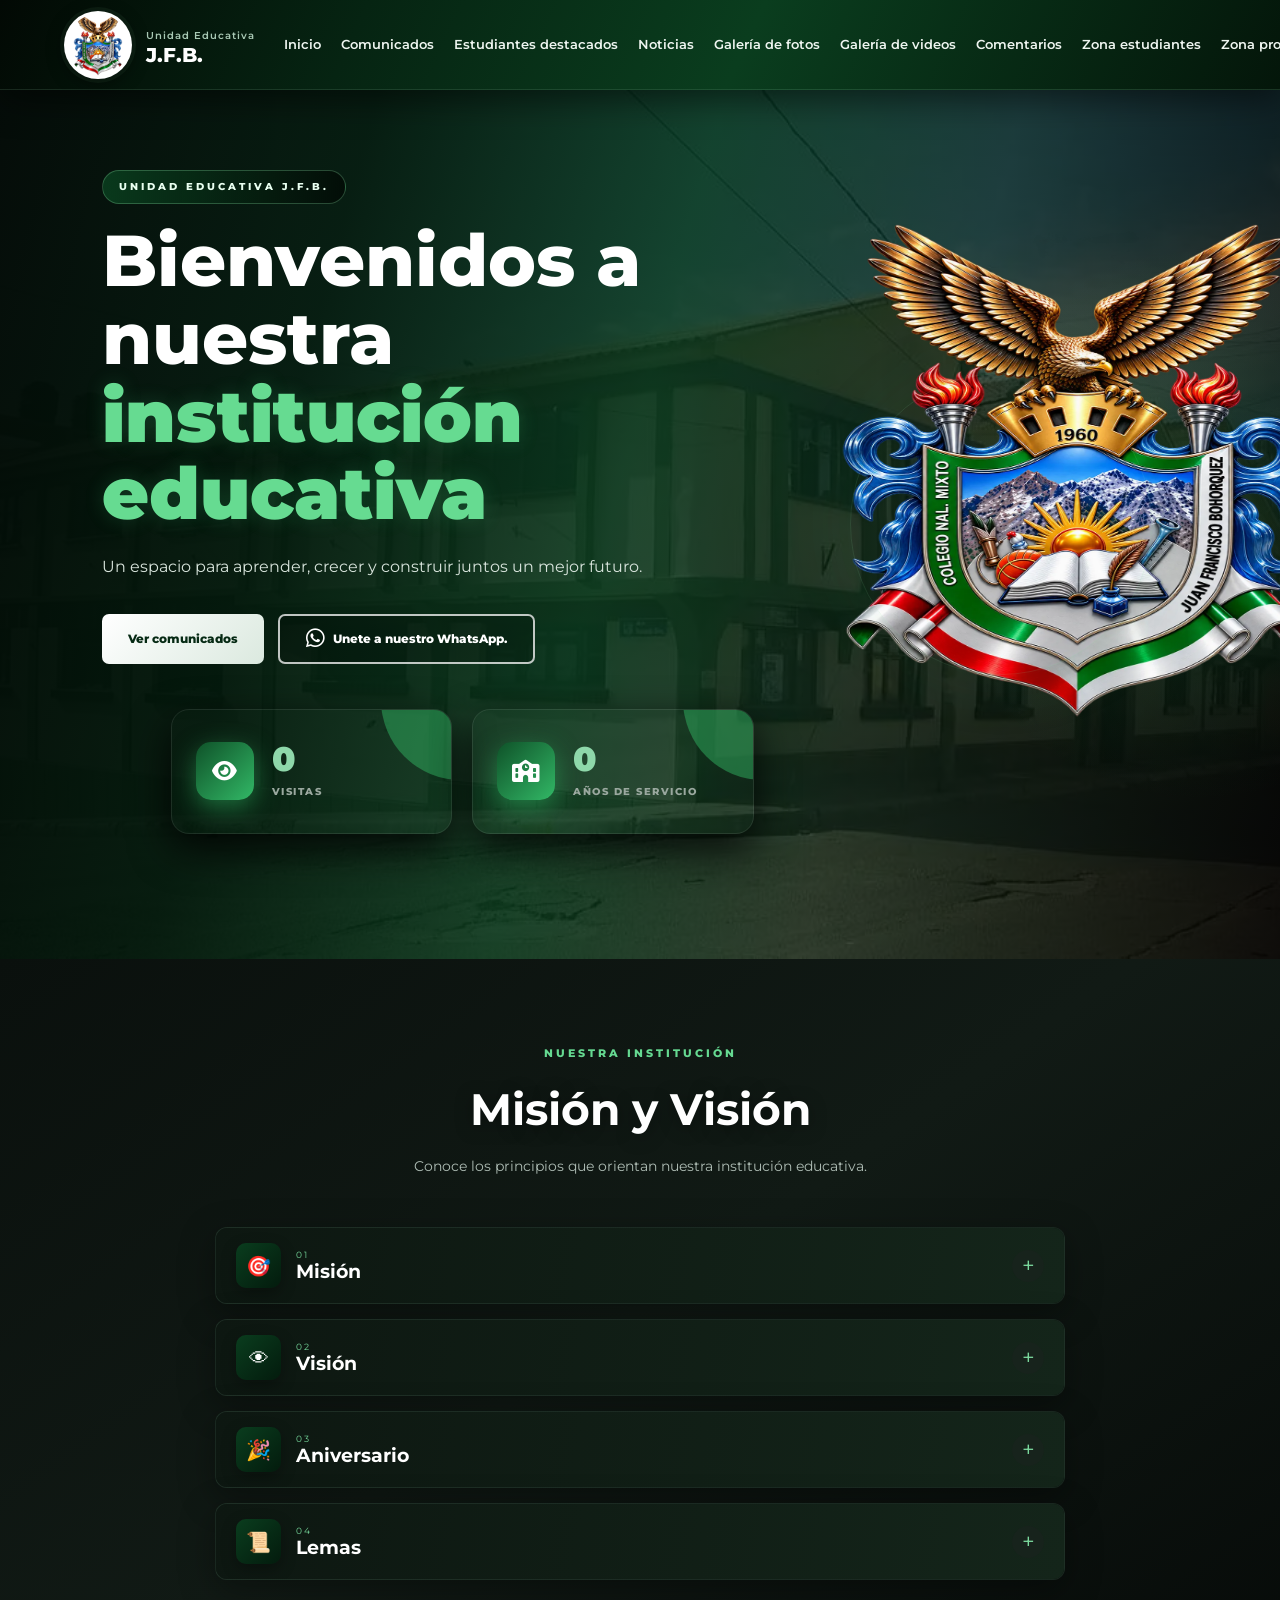
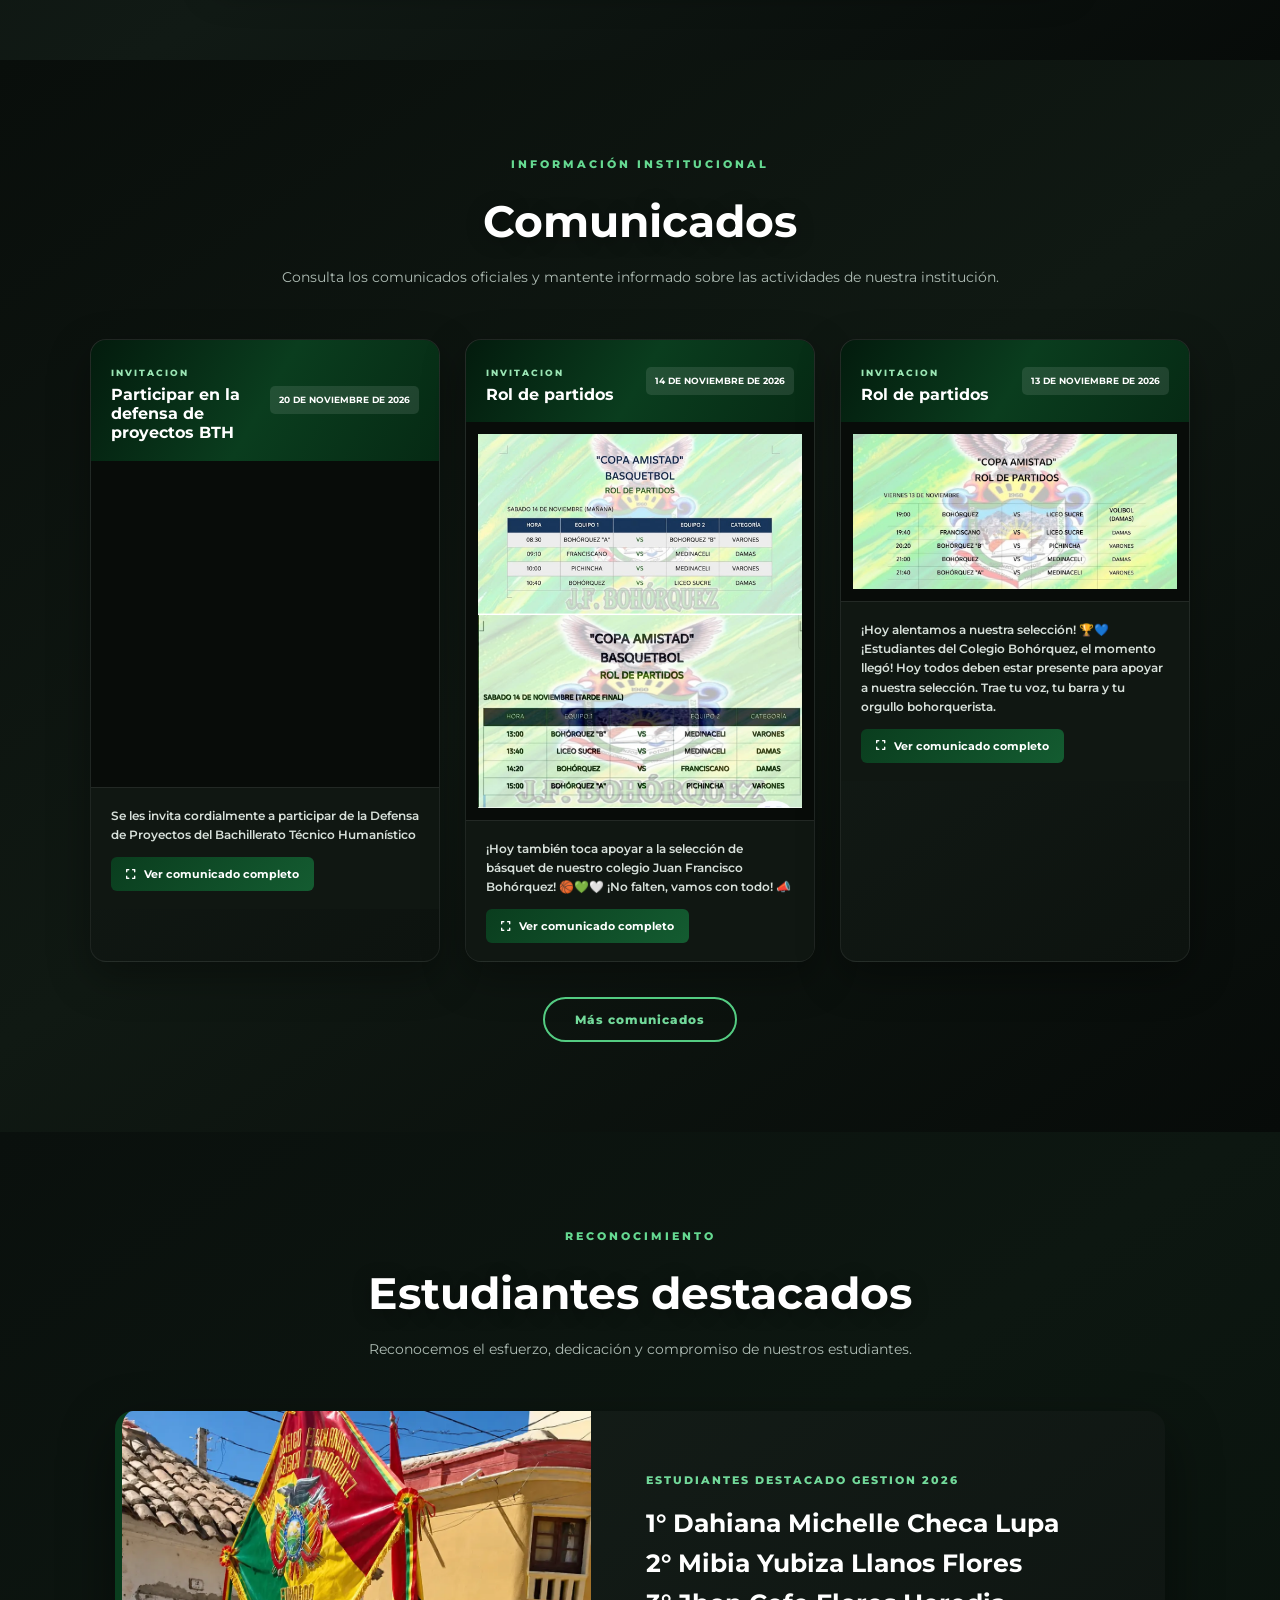
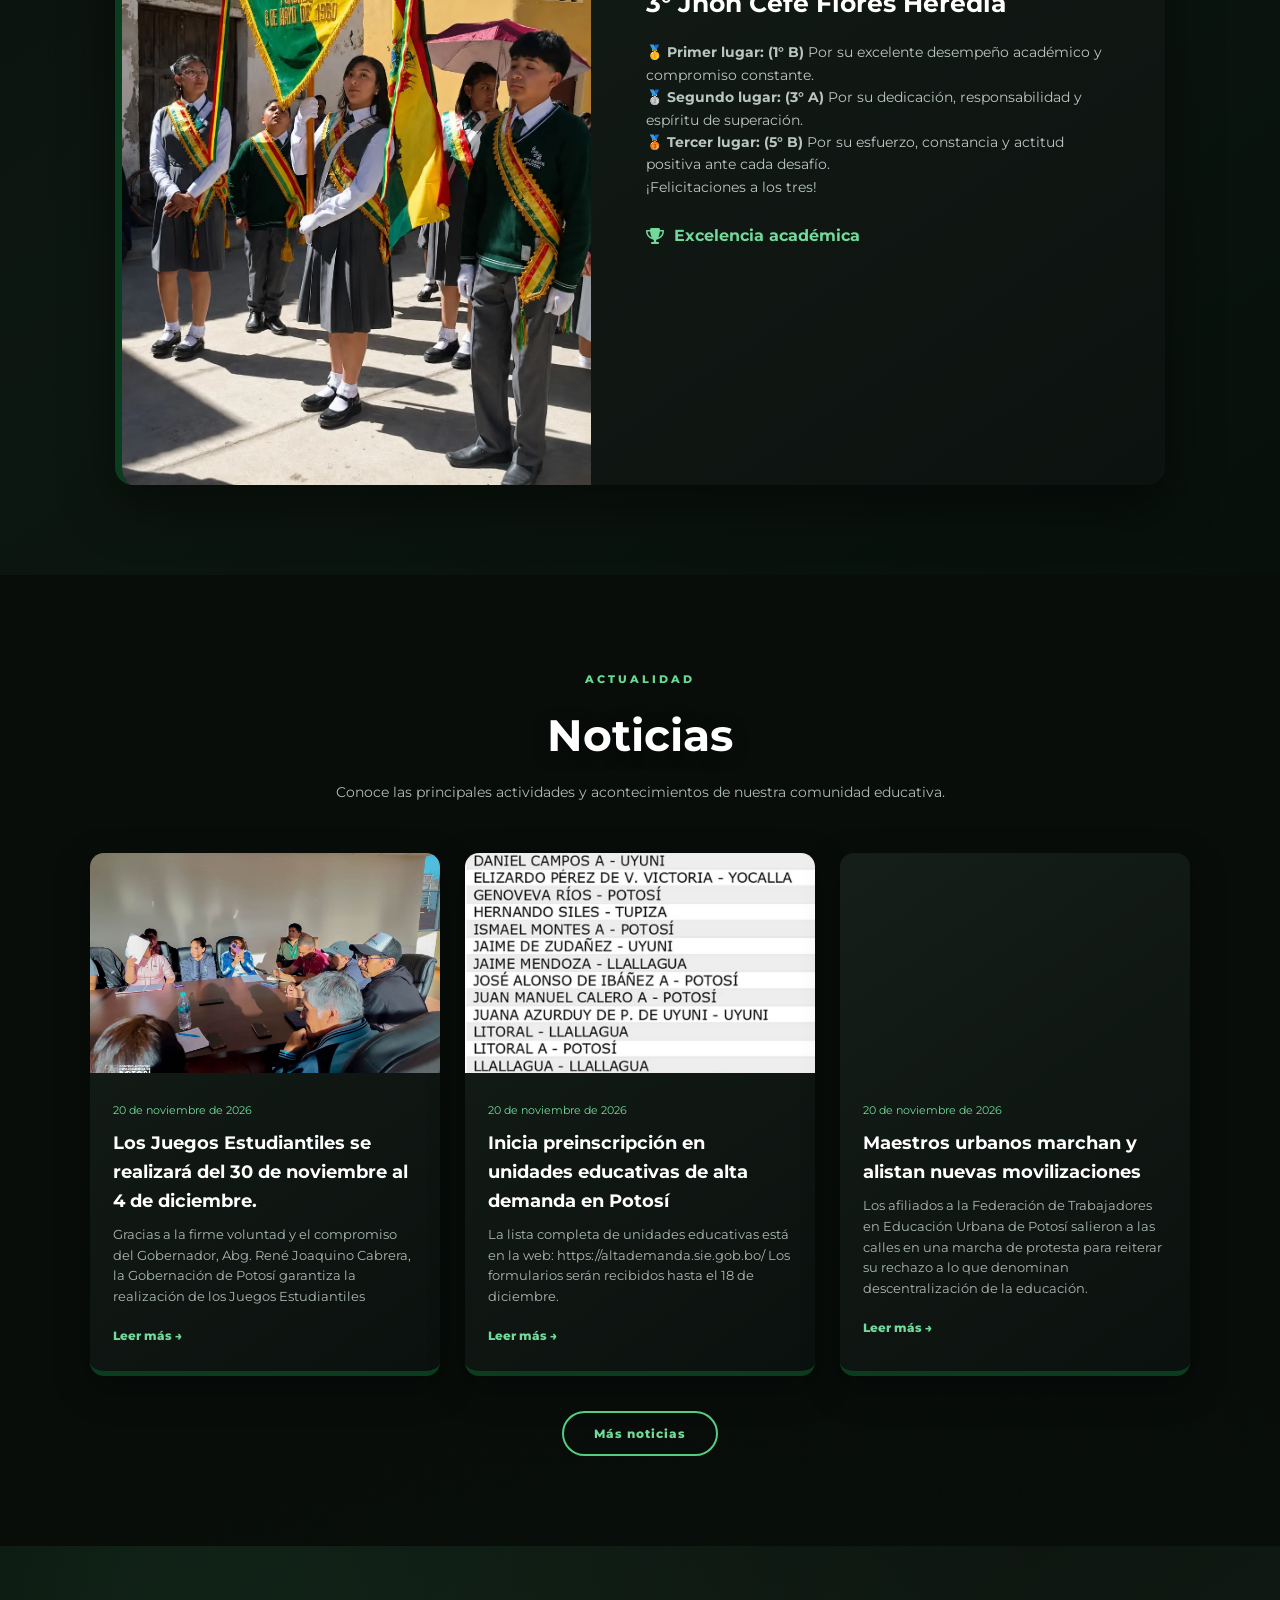
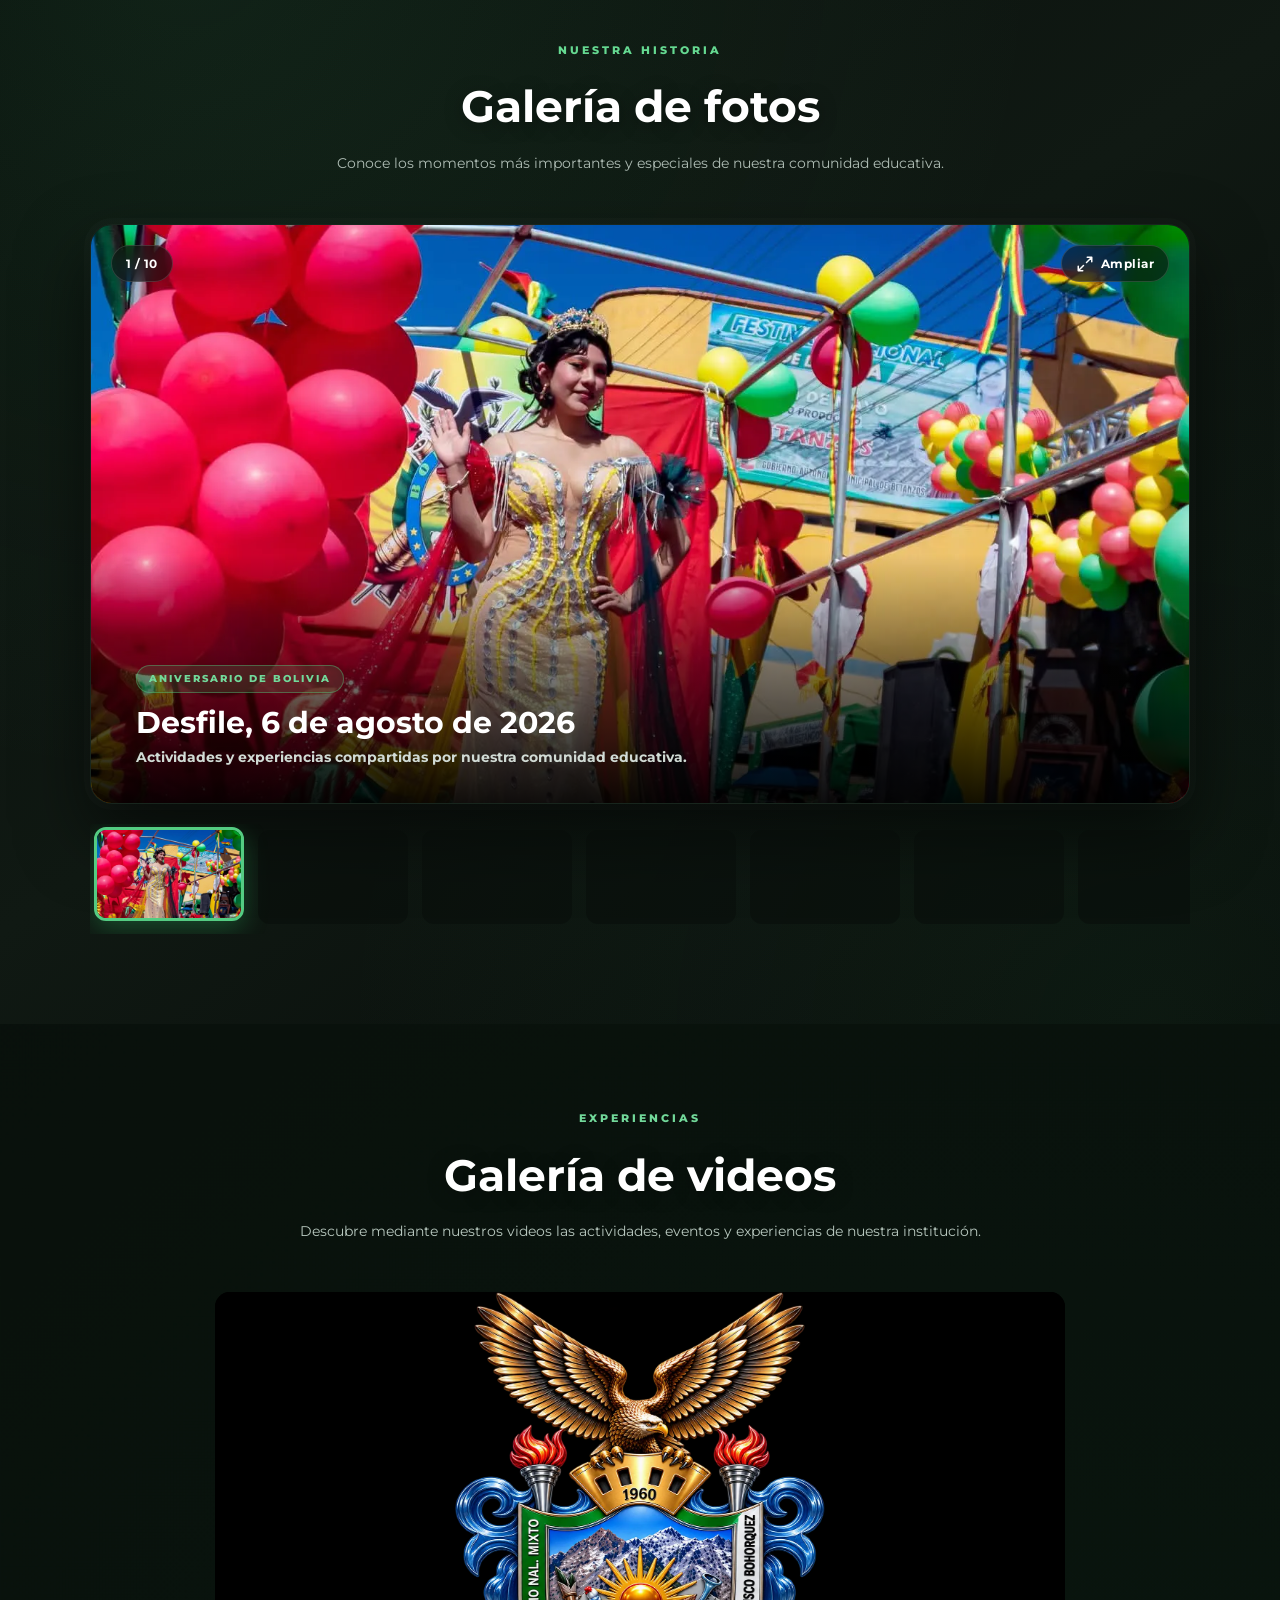
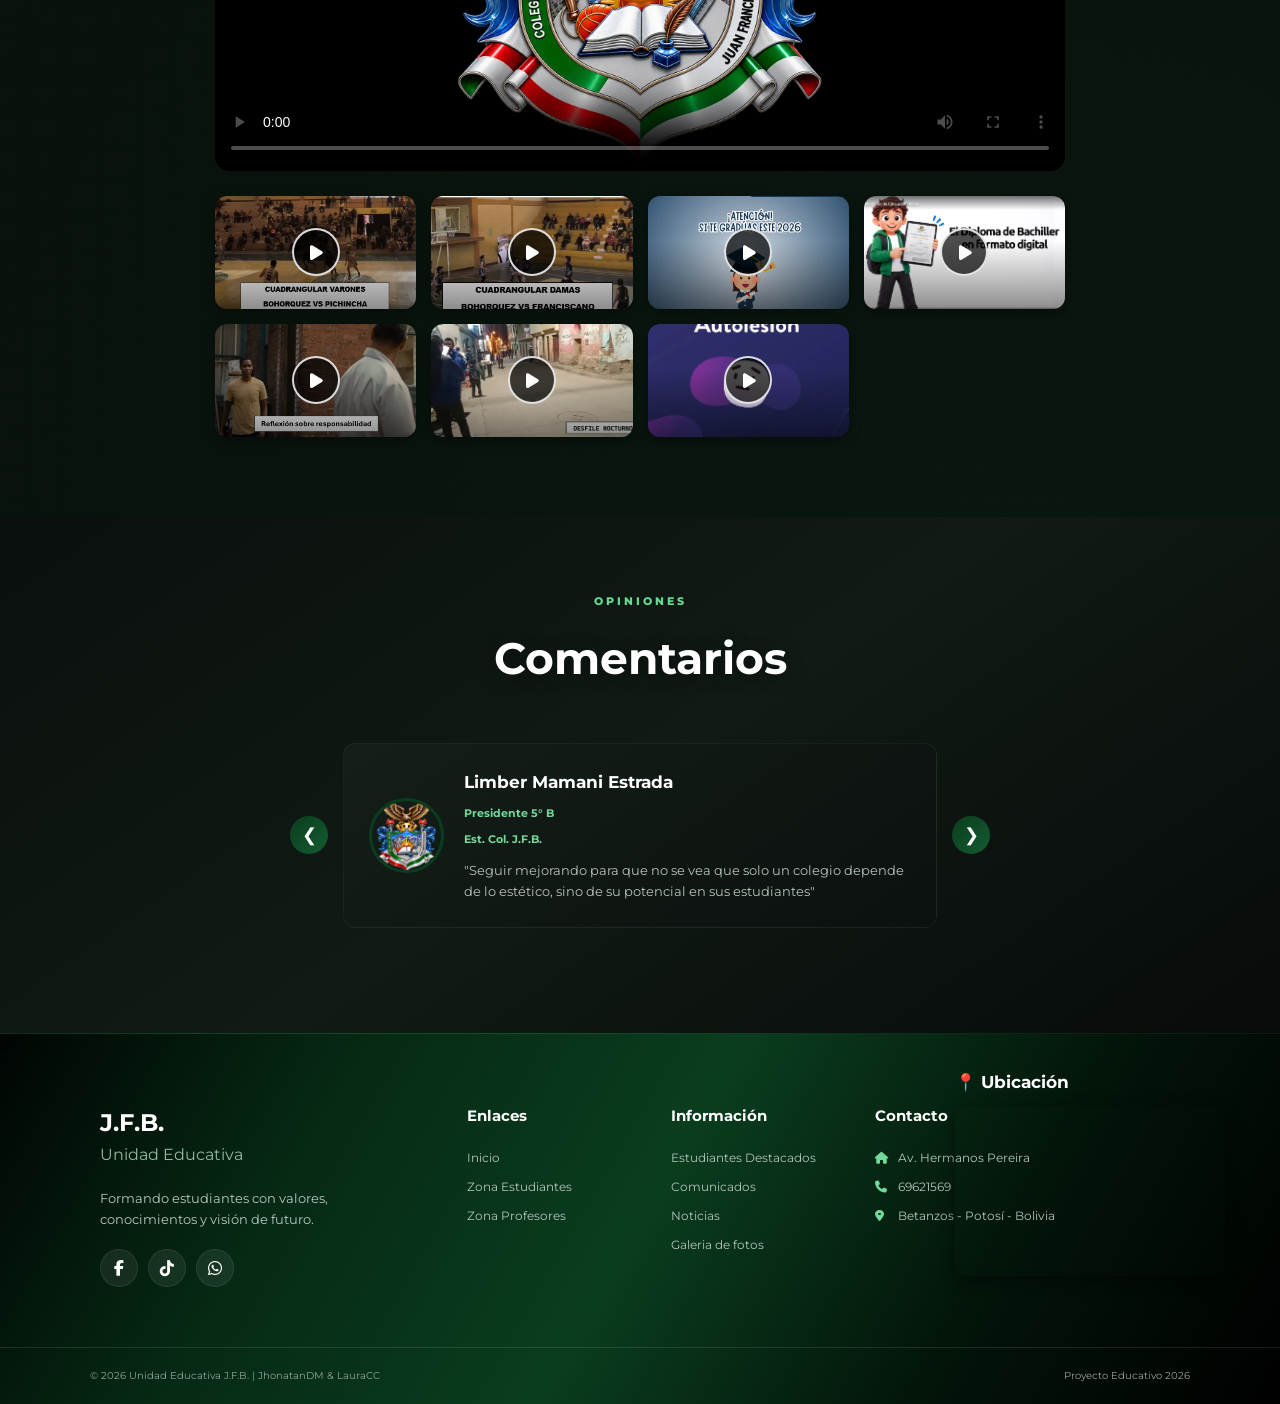
==== commit 72f9efb1: "noti16" ====
--- a/index.html
+++ b/index.html
@@ -493,7 +493,7 @@
             </div>
 
             <div class="info-estudiante">
-                <span>ESTUDIANTES DESTACADO</span>
+                <span>ESTUDIANTES DESTACADO GESTION 2026</span>
                 <h3>
                     1° Dahiana Michelle Checa Lupa
                     <br>
--- a/estilos.css
+++ b/estilos.css
@@ -1624,6 +1624,96 @@
 .miniatura-video.activo {
     outline: 3px solid #0a3d1e;
 }
+
+/* ---------- Celular: fila que se desliza con el dedo ---------- */
+#videos .miniaturas-videos {
+    display: flex;
+    gap: 12px;
+    overflow-x: auto;
+    padding: 4px 2px 14px;
+    scroll-snap-type: x proximity;
+    -webkit-overflow-scrolling: touch;
+    scrollbar-width: thin;
+    scrollbar-color: rgba(255,255,255,.35) transparent;
+}
+
+#videos .video-thumb {
+    position: relative;
+    flex: 0 0 auto;
+    width: 165px;
+    aspect-ratio: 16 / 9;
+    padding: 0;
+    border: 0;
+    border-radius: 12px;
+    overflow: hidden;
+    background: #000;
+    cursor: pointer;
+    scroll-snap-align: start;
+    touch-action: manipulation;
+    box-shadow: 0 4px 12px rgba(0,0,0,.35);
+    outline: 3px solid transparent;
+    transition: transform .2s ease, outline-color .2s ease;
+}
+
+#videos .video-thumb:hover {
+    transform: translateY(-3px);
+}
+
+#videos .video-thumb:focus-visible,
+#videos .video-thumb.activo {
+    outline-color: #72d99a;
+}
+
+/* Portada */
+#videos .video-thumb img,
+#videos .video-thumb video {
+    width: 100%;
+    height: 100%;
+    display: block;
+    object-fit: cover;
+    transition: transform .3s ease;
+}
+
+#videos .video-thumb:hover img {
+    transform: scale(1.06);
+}
+
+/* Sombra suave abajo para que el botón de play destaque */
+#videos .video-thumb::after {
+    content: "";
+    position: absolute;
+    inset: 0;
+    background: linear-gradient(to top, rgba(0,0,0,.45), transparent 60%);
+    pointer-events: none;
+}
+
+/* Botón de play centrado */
+#videos .video-thumb span {
+    position: absolute;
+    top: 50%;
+    left: 50%;
+    z-index: 1;
+    transform: translate(-50%, -50%);
+    width: 40px;
+    height: 40px;
+    border-radius: 50%;
+    background: rgba(0,0,0,.7);
+    border: 2px solid rgba(255,255,255,.85);
+    display: flex;
+    align-items: center;
+    justify-content: center;
+    color: #fff;
+    font-size: 14px;
+    padding-left: 2px;          /* centra visualmente el triángulo */
+    pointer-events: none;
+    transition: background .2s ease, transform .2s ease;
+}
+
+#videos .video-thumb:hover span {
+    background: rgba(10,61,30,.95);
+    transform: translate(-50%, -50%) scale(1.1);
+}
+
 
 /* =====================================================
                     COMENTARIOS
@@ -3087,5 +3177,82 @@
 }
 
 
-
-
+/* ---------- galeria de videos ---------- */
+@media (min-width: 769px) {
+
+    #videos .miniaturas-videos {
+        display: grid;
+        grid-template-columns: repeat(auto-fit, minmax(180px, 1fr));
+        gap: 15px;
+        overflow: visible;
+        padding: 0;
+    }
+
+    #videos .video-thumb {
+        width: 100%;
+    }
+
+    #videos .video-thumb span {
+        width: 48px;
+        height: 48px;
+        font-size: 17px;
+    }
+}
+
+/* =====================================================
+   REPRODUCTOR AL CENTRO 
+===================================================== */
+@media (min-width: 769px) {
+
+    /* Una sola columna centrada: reproductor, información y miniaturas */
+    #videos .galeria-videos {
+        display: flex;
+        flex-direction: column;
+        align-items: stretch;
+        gap: 20px;
+        max-width: 850px;
+        margin: 40px auto 0;
+    }
+
+    /* Reproductor centrado, proporción 16:9 */
+    #videos .video-principal {
+        width: 100%;
+        height: auto;
+        aspect-ratio: 16 / 9;
+        margin: 0 auto;
+    }
+
+    #videos .video-principal video,
+    #videos .video-principal iframe {
+        position: absolute;
+        inset: 0;
+        width: 100%;
+        height: 100%;
+    }
+
+    /* Videos verticales (TikTok, Reels, Shorts): más angostos, centrados */
+    #videos .video-principal.es-vertical {
+        width: auto;
+        height: 75vh;
+        max-width: 100%;
+        aspect-ratio: 9 / 16;
+        margin-inline: auto;
+    }
+
+    /* Información debajo del reproductor (si la usas) */
+    #videos .informacion-video {
+        grid-column: auto;
+        grid-row: auto;
+        width: 100%;
+    }
+
+    /* Miniaturas con el mismo ancho que el reproductor */
+    #videos .miniaturas-videos {
+        width: 100%;
+    }
+}
+
+
+
+
+
